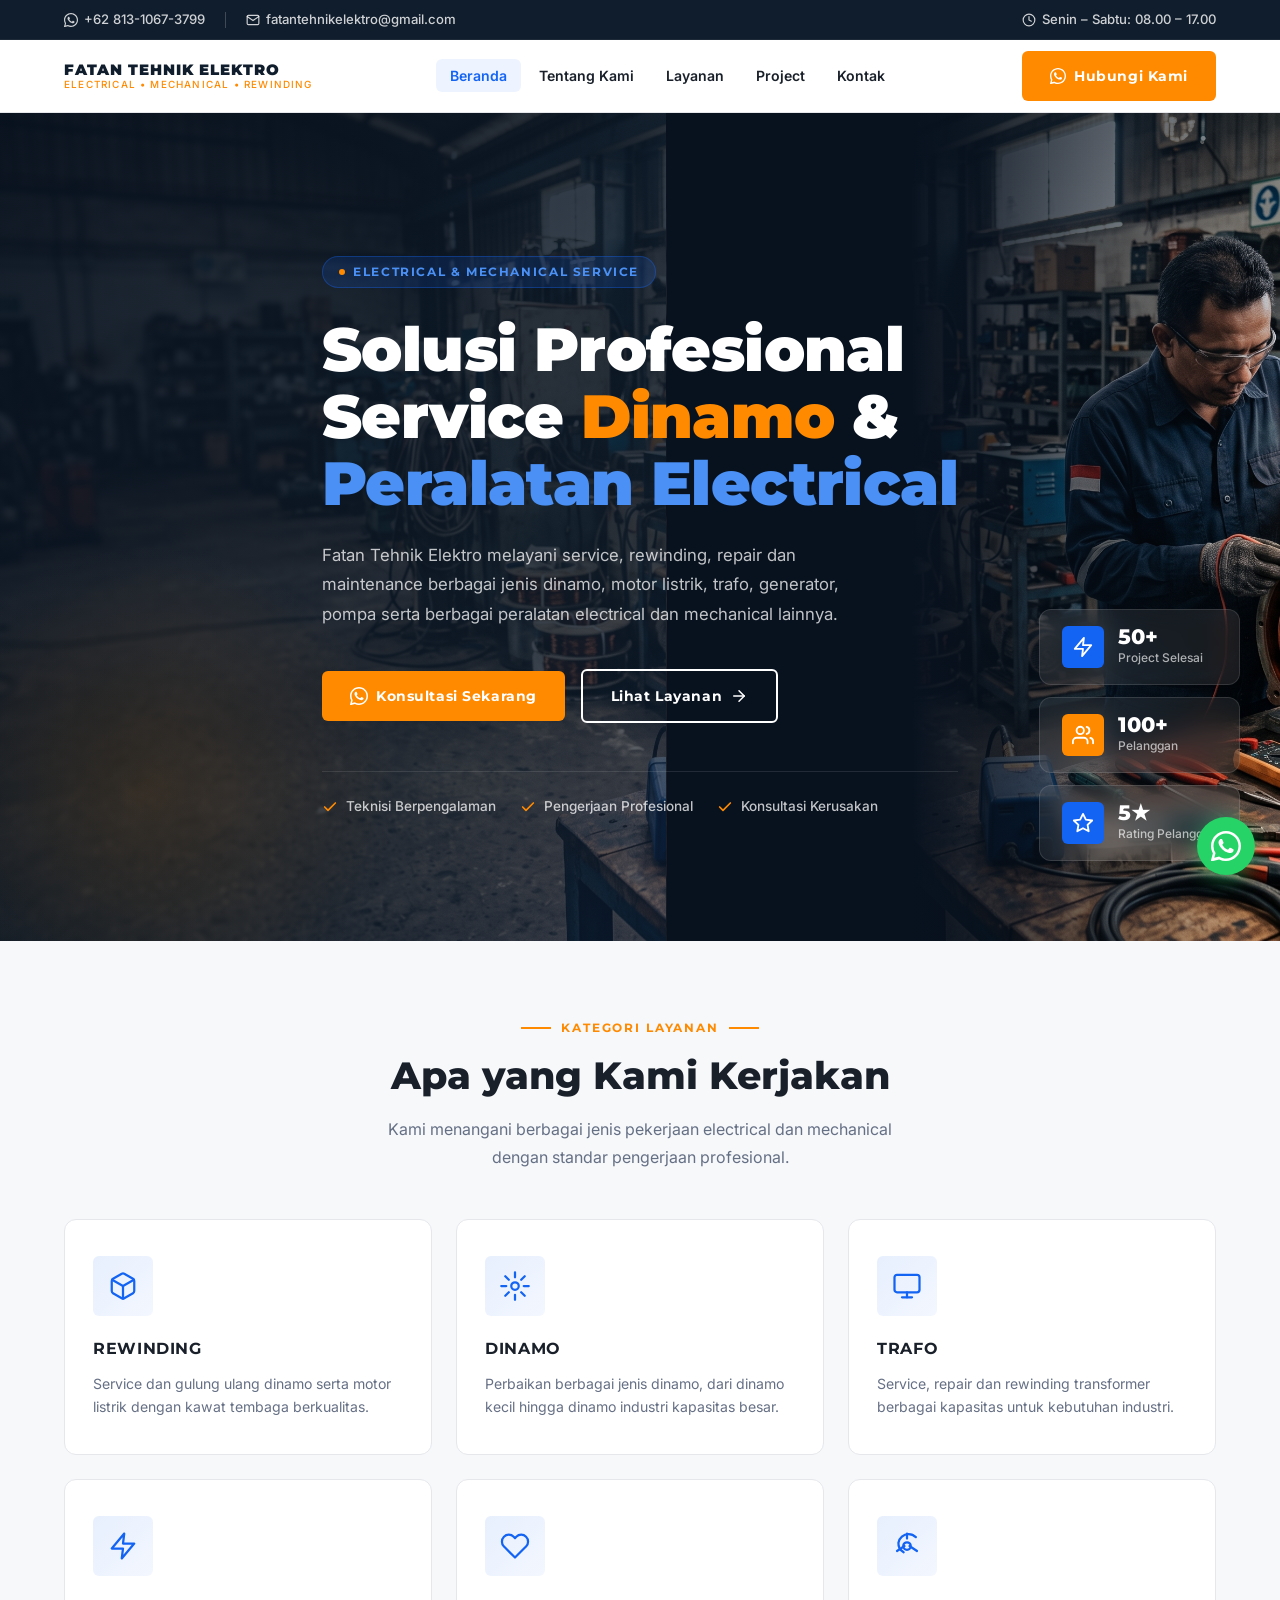
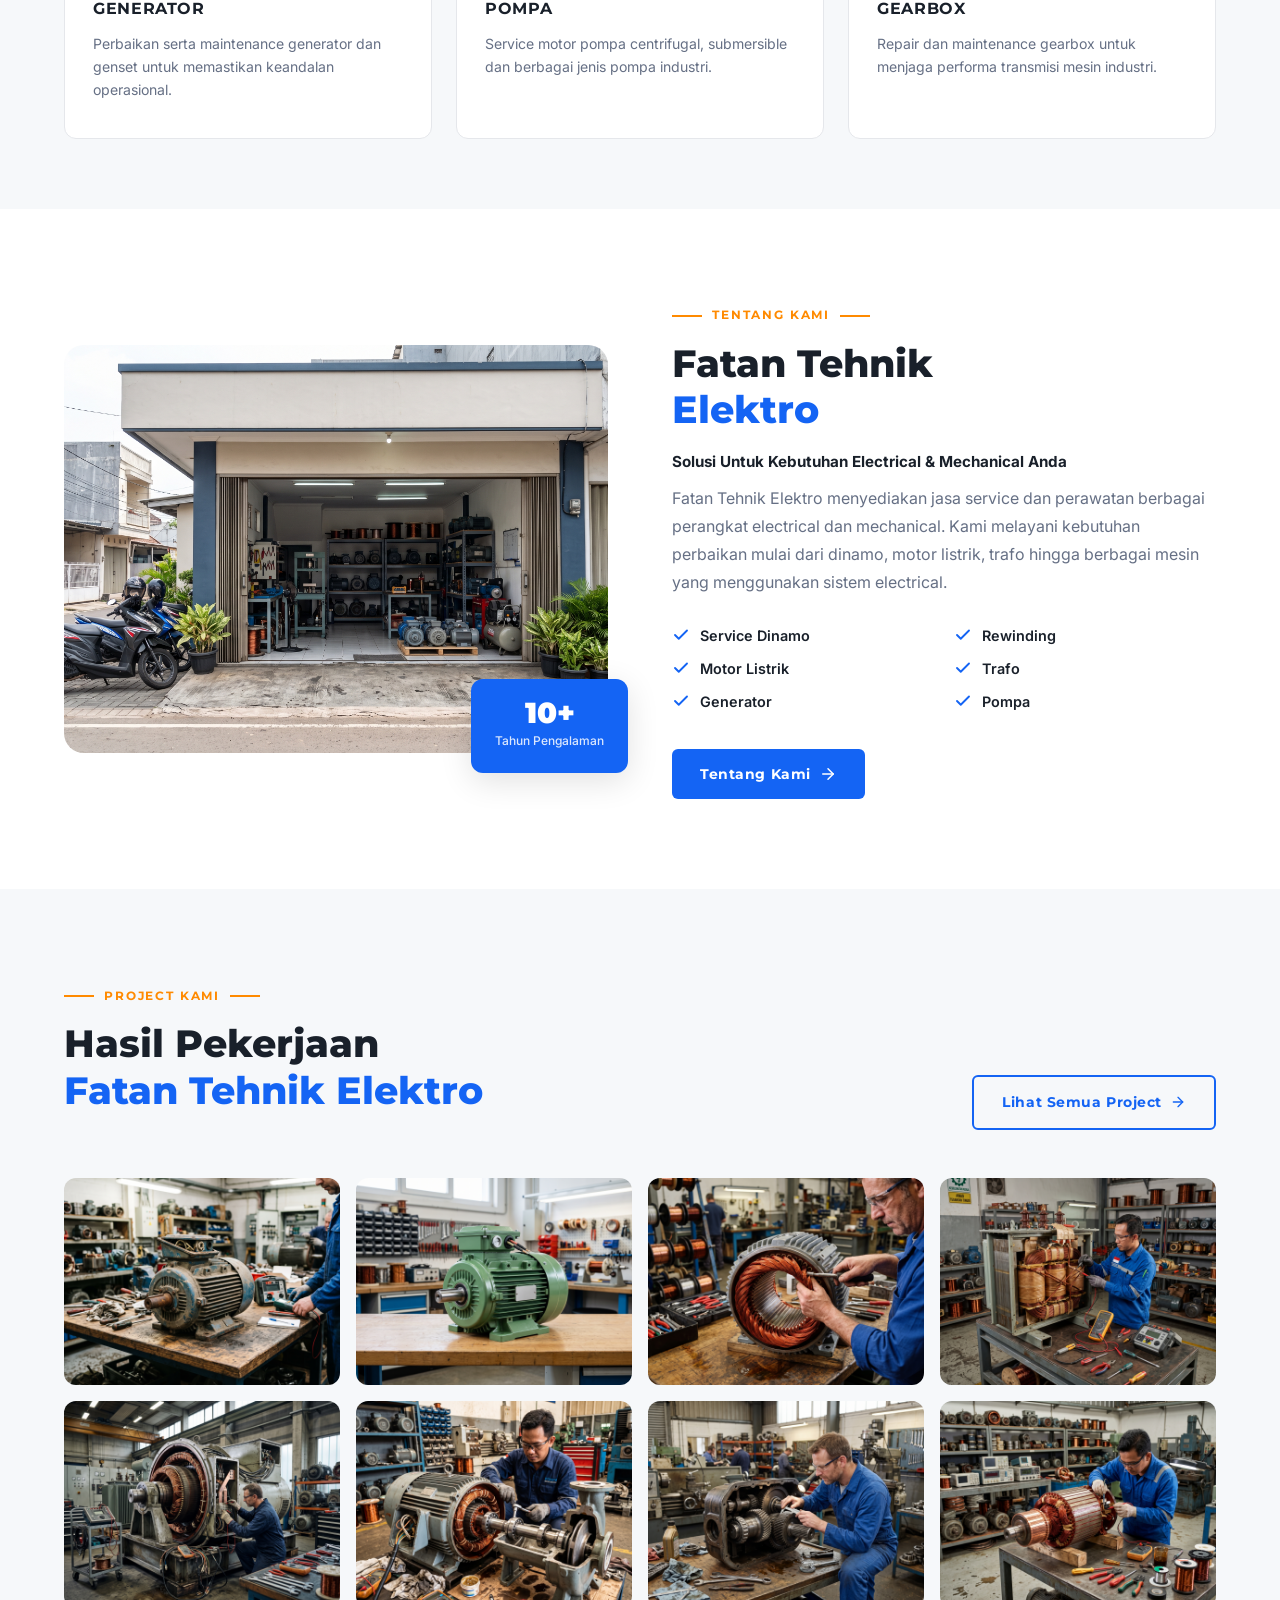
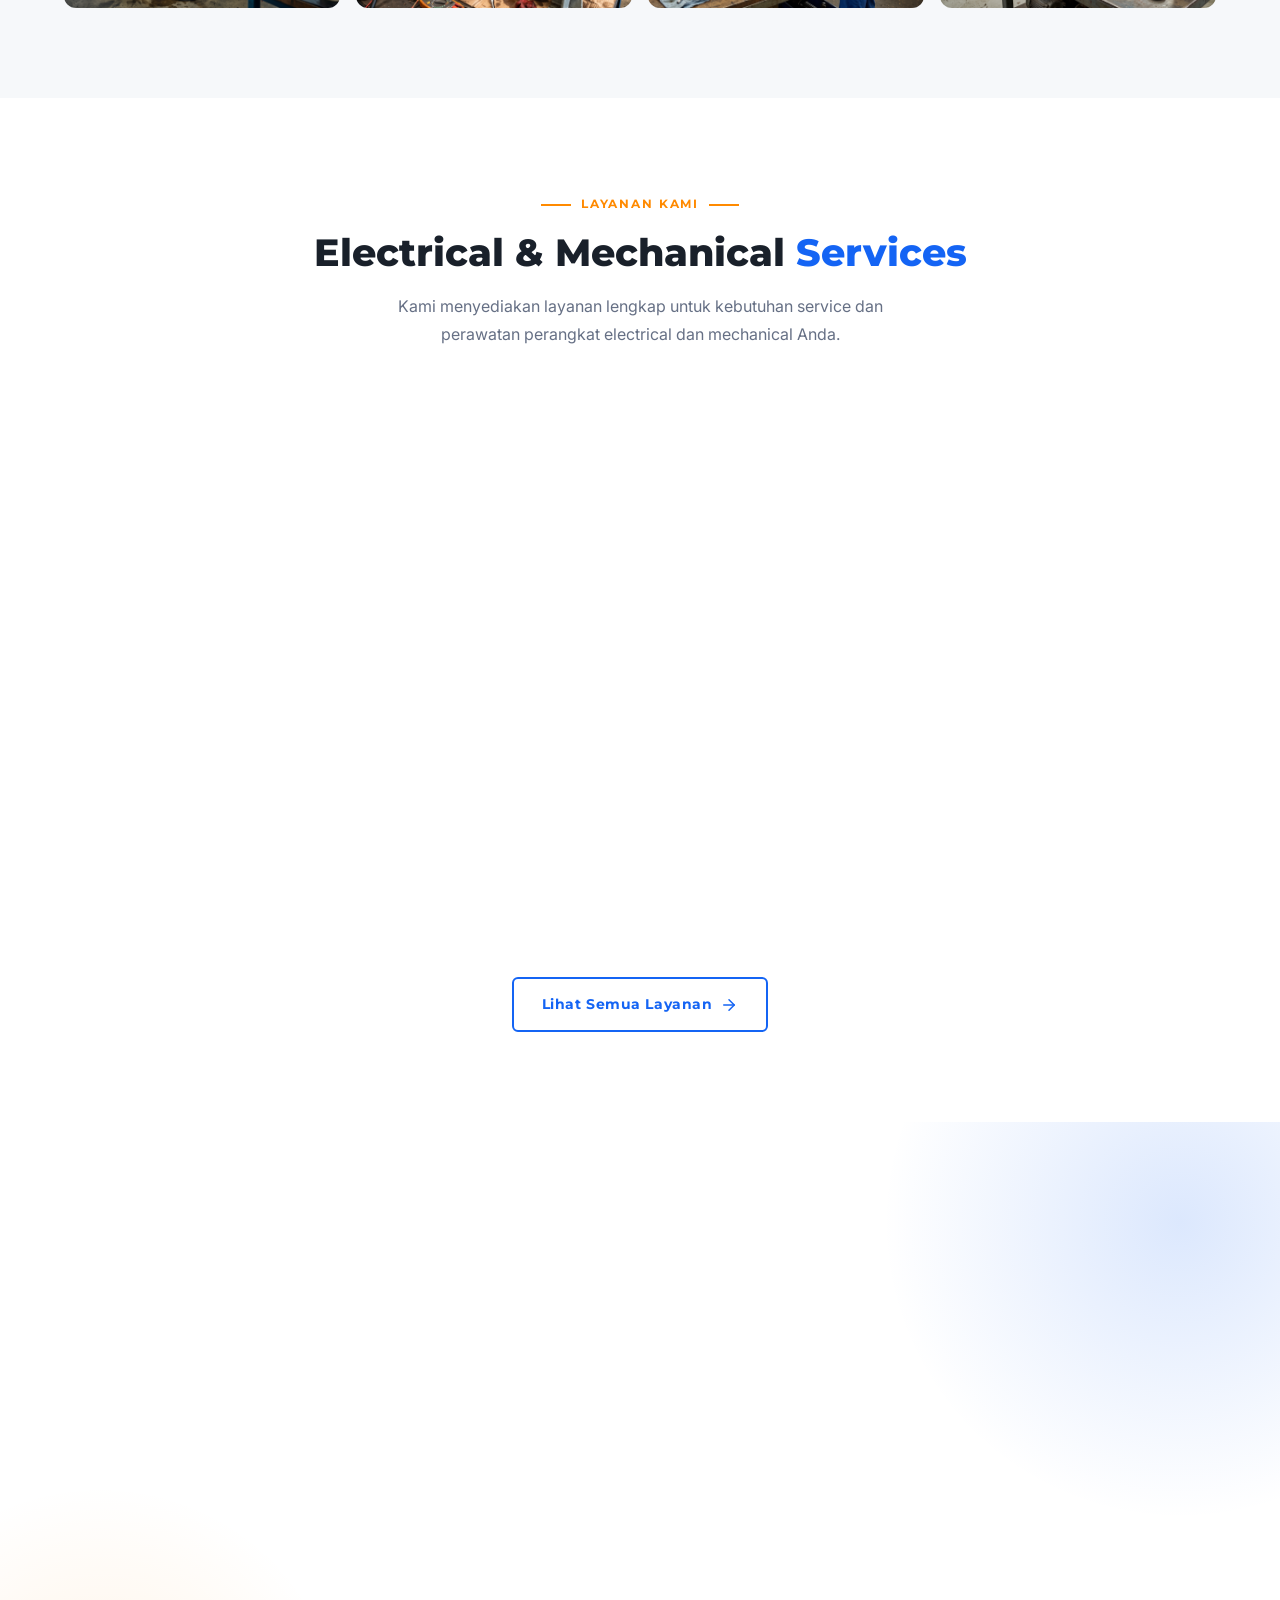
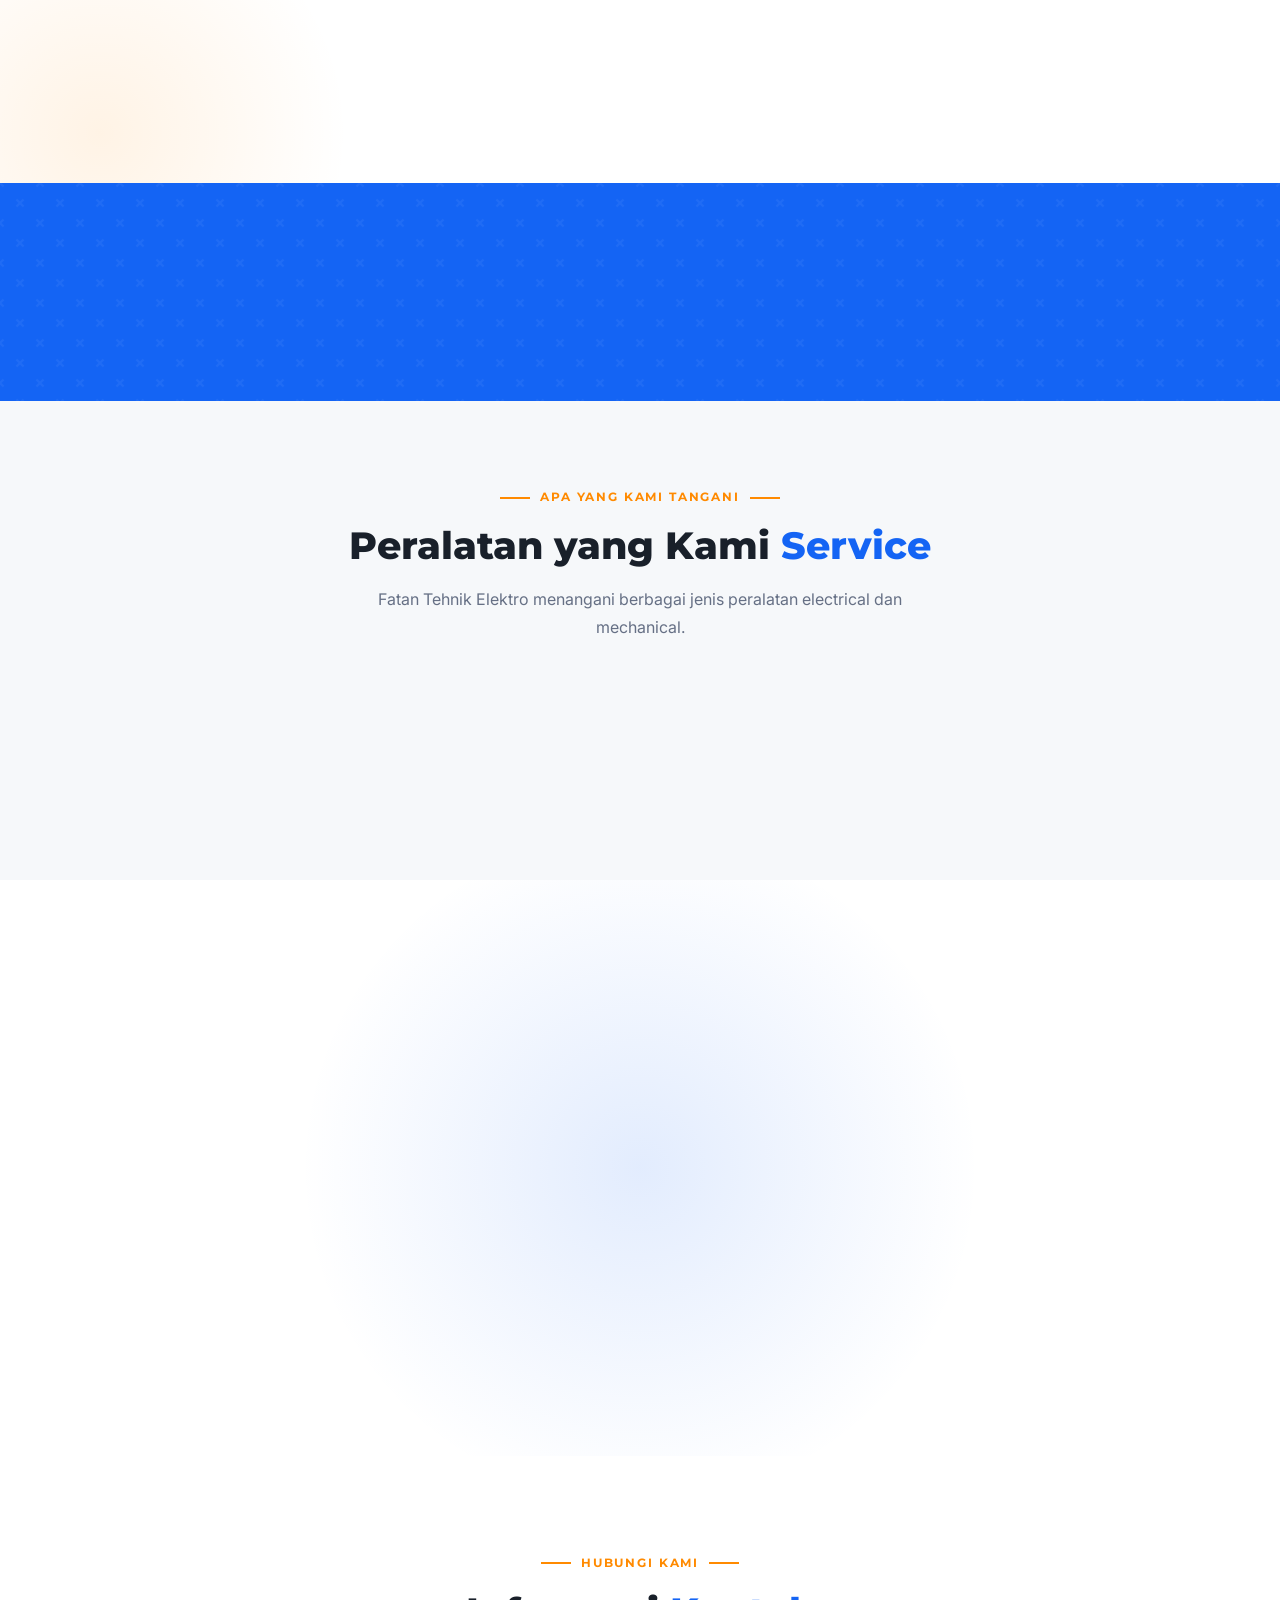
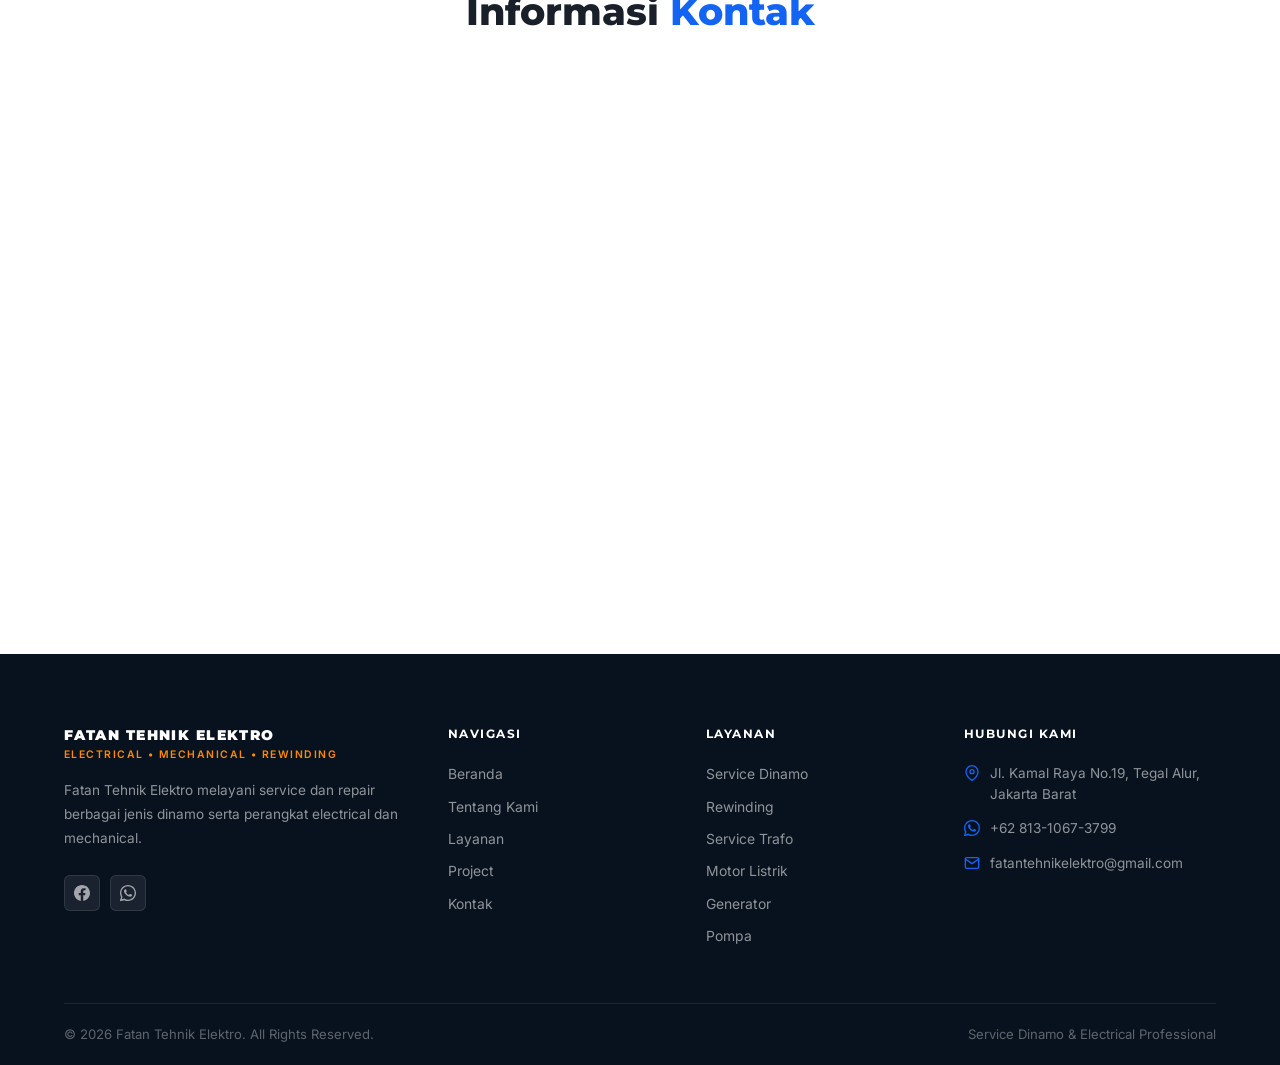
==== index.html @ 8a1dc3de "Website Fatan Tehnik Elektro" ====
<!DOCTYPE html>
<html lang="id">
<head>
  <meta charset="UTF-8" />
  <meta name="viewport" content="width=device-width, initial-scale=1.0" />
  <meta name="description" content="Fatan Tehnik Elektro — Jasa service, rewinding, dan repair dinamo, motor listrik, trafo, generator, pompa, gearbox dan berbagai peralatan electrical & mechanical." />
  <meta name="keywords" content="service dinamo, rewinding motor listrik, service trafo, perbaikan generator, service pompa, gearbox, electrical repair, bengkel listrik" />
  <meta name="author" content="Fatan Tehnik Elektro" />
  <meta property="og:title" content="Fatan Tehnik Elektro — Service Dinamo & Electrical" />
  <meta property="og:description" content="Solusi profesional service, rewinding dan repair dinamo, motor listrik, trafo, generator, pompa serta peralatan electrical & mechanical." />
  <meta property="og:type" content="website" />
  <title>Fatan Tehnik Elektro — Service Dinamo & Electrical Professional</title>
  <link rel="stylesheet" href="css/index.css" />
  <!-- Favicon placeholder -->
  <link rel="icon" type="image/svg+xml" href="data:image/svg+xml,<svg xmlns='http://www.w3.org/2000/svg' viewBox='0 0 32 32'><rect width='32' height='32' rx='6' fill='%231464F4'/><text x='50%25' y='55%25' dominant-baseline='middle' text-anchor='middle' fill='white' font-size='18' font-family='Arial' font-weight='900'>F</text></svg>" />
</head>
<body>

  <!-- ═══ TOP CONTACT BAR ═══ -->
  <div id="top-bar">
    <div class="container">
      <div class="top-bar-inner">
        <div class="top-bar-left">
          <a href="https://wa.me/6281310673799" class="top-bar-item" target="_blank" rel="noopener">
            <!-- WhatsApp icon -->
            <svg viewBox="0 0 24 24" fill="currentColor"><path d="M17.472 14.382c-.297-.149-1.758-.867-2.03-.967-.273-.099-.471-.148-.67.15-.197.297-.767.966-.94 1.164-.173.199-.347.223-.644.075-.297-.15-1.255-.463-2.39-1.475-.883-.788-1.48-1.761-1.653-2.059-.173-.297-.018-.458.13-.606.134-.133.298-.347.446-.52.149-.174.198-.298.298-.497.099-.198.05-.371-.025-.52-.075-.149-.669-1.612-.916-2.207-.242-.579-.487-.5-.669-.51-.173-.008-.371-.01-.57-.01-.198 0-.52.074-.792.372-.272.297-1.04 1.016-1.04 2.479 0 1.462 1.065 2.875 1.213 3.074.149.198 2.096 3.2 5.077 4.487.709.306 1.262.489 1.694.625.712.227 1.36.195 1.871.118.571-.085 1.758-.719 2.006-1.413.248-.694.248-1.289.173-1.413-.074-.124-.272-.198-.57-.347z"/><path d="M12 0C5.373 0 0 5.373 0 12c0 2.115.549 4.103 1.512 5.831L.057 23.25a.75.75 0 0 0 .914.914l5.516-1.454A11.944 11.944 0 0 0 12 24c6.627 0 12-5.373 12-12S18.627 0 12 0zm0 22c-1.886 0-3.65-.518-5.157-1.421l-.37-.219-3.83 1.009 1.012-3.744-.236-.386A9.95 9.95 0 0 1 2 12C2 6.477 6.477 2 12 2s10 4.477 10 10-4.477 10-10 10z"/></svg>
            +62 813-1067-3799
          </a>
          <div class="top-bar-divider"></div>
          <a href="mailto:fatantehnikelektro@gmail.com" class="top-bar-item">
            <svg viewBox="0 0 24 24" fill="none" stroke="currentColor" stroke-width="2" stroke-linecap="round" stroke-linejoin="round"><path d="M4 4h16c1.1 0 2 .9 2 2v12c0 1.1-.9 2-2 2H4c-1.1 0-2-.9-2-2V6c0-1.1.9-2 2-2z"/><polyline points="22,6 12,13 2,6"/></svg>
            fatantehnikelektro@gmail.com
          </a>
        </div>
        <div class="top-bar-right">
          <div class="top-bar-item">
            <svg viewBox="0 0 24 24" fill="none" stroke="currentColor" stroke-width="2" stroke-linecap="round" stroke-linejoin="round"><circle cx="12" cy="12" r="10"/><polyline points="12,6 12,12 16,14"/></svg>
            Senin – Sabtu: 08.00 – 17.00
          </div>
        </div>
      </div>
    </div>
  </div>

  <!-- ═══ NAVBAR ═══ -->
  <nav id="navbar">
    <div class="container">
      <div class="nav-inner">
        <!-- Logo -->
        <a href="index.html" class="nav-logo">
          <span class="nav-logo-name">Fatan Tehnik Elektro</span>
          <span class="nav-logo-sub">Electrical • Mechanical • Rewinding</span>
        </a>
        <!-- Desktop Menu -->
        <ul class="nav-menu">
          <li><a href="index.html" class="active">Beranda</a></li>
          <li><a href="pages/tentang/tentang.html">Tentang Kami</a></li>
          <li><a href="pages/layanan/layanan.html">Layanan</a></li>
          <li><a href="pages/project/project.html">Project</a></li>
          <li><a href="pages/kontak/kontak.html">Kontak</a></li>
        </ul>
        <!-- CTA -->
        <div class="nav-cta">
          <a href="https://wa.me/6281310673799?text=Halo%20Fatan%20Tehnik%20Elektro%2C%20saya%20ingin%20berkonsultasi%20mengenai%20service%20dinamo%2Fmesin." class="btn btn-orange" target="_blank" rel="noopener" id="nav-cta-btn">
            <svg viewBox="0 0 24 24" fill="currentColor" width="16" height="16"><path d="M17.472 14.382c-.297-.149-1.758-.867-2.03-.967-.273-.099-.471-.148-.67.15-.197.297-.767.966-.94 1.164-.173.199-.347.223-.644.075-.297-.15-1.255-.463-2.39-1.475-.883-.788-1.48-1.761-1.653-2.059-.173-.297-.018-.458.13-.606.134-.133.298-.347.446-.52.149-.174.198-.298.298-.497.099-.198.05-.371-.025-.52-.075-.149-.669-1.612-.916-2.207-.242-.579-.487-.5-.669-.51-.173-.008-.371-.01-.57-.01-.198 0-.52.074-.792.372-.272.297-1.04 1.016-1.04 2.479 0 1.462 1.065 2.875 1.213 3.074.149.198 2.096 3.2 5.077 4.487.709.306 1.262.489 1.694.625.712.227 1.36.195 1.871.118.571-.085 1.758-.719 2.006-1.413.248-.694.248-1.289.173-1.413-.074-.124-.272-.198-.57-.347z"/><path d="M12 0C5.373 0 0 5.373 0 12c0 2.115.549 4.103 1.512 5.831L.057 23.25a.75.75 0 0 0 .914.914l5.516-1.454A11.944 11.944 0 0 0 12 24c6.627 0 12-5.373 12-12S18.627 0 12 0zm0 22c-1.886 0-3.65-.518-5.157-1.421l-.37-.219-3.83 1.009 1.012-3.744-.236-.386A9.95 9.95 0 0 1 2 12C2 6.477 6.477 2 12 2s10 4.477 10 10-4.477 10-10 10z"/></svg>
            Hubungi Kami
          </a>
          <button class="hamburger" id="hamburger" aria-label="Toggle menu">
            <span></span><span></span><span></span>
          </button>
        </div>
      </div>
    </div>
    <!-- Mobile Menu -->
    <div class="mobile-nav" id="mobile-nav">
      <a href="index.html">Beranda</a>
      <a href="pages/tentang/tentang.html">Tentang Kami</a>
      <a href="pages/layanan/layanan.html">Layanan</a>
      <a href="pages/project/project.html">Project</a>
      <a href="pages/kontak/kontak.html">Kontak</a>
      <a href="https://wa.me/6281310673799?text=Halo%20Fatan%20Tehnik%20Elektro%2C%20saya%20ingin%20berkonsultasi%20mengenai%20service%20dinamo%2Fmesin." class="btn btn-orange" target="_blank" rel="noopener">
        💬 Hubungi Kami
      </a>
    </div>
  </nav>

  <!-- ═══ HERO ═══ -->
  <section id="hero">
    <div class="hero-bg"></div>
    <!-- Hero Visual (right side) -->
    <div class="hero-visual"><div class="hero-visual-inner"></div></div>
    <!-- Floating stat cards -->
    <div class="hero-stats">
      <div class="hero-stat-card">
        <div class="hero-stat-icon">
          <svg viewBox="0 0 24 24" fill="none" stroke="currentColor" stroke-width="2" stroke-linecap="round" stroke-linejoin="round"><path d="M13 2L3 14h9l-1 8 10-12h-9l1-8z"/></svg>
        </div>
        <div>
          <div class="hero-stat-num">50+</div>
          <div class="hero-stat-label">Project Selesai</div>
        </div>
      </div>
      <div class="hero-stat-card">
        <div class="hero-stat-icon orange">
          <svg viewBox="0 0 24 24" fill="none" stroke="currentColor" stroke-width="2" stroke-linecap="round" stroke-linejoin="round"><path d="M17 21v-2a4 4 0 0 0-4-4H5a4 4 0 0 0-4 4v2"/><circle cx="9" cy="7" r="4"/><path d="M23 21v-2a4 4 0 0 0-3-3.87"/><path d="M16 3.13a4 4 0 0 1 0 7.75"/></svg>
        </div>
        <div>
          <div class="hero-stat-num">100+</div>
          <div class="hero-stat-label">Pelanggan</div>
        </div>
      </div>
      <div class="hero-stat-card">
        <div class="hero-stat-icon">
          <svg viewBox="0 0 24 24" fill="none" stroke="currentColor" stroke-width="2" stroke-linecap="round" stroke-linejoin="round"><polygon points="12 2 15.09 8.26 22 9.27 17 14.14 18.18 21.02 12 17.77 5.82 21.02 7 14.14 2 9.27 8.91 8.26 12 2"/></svg>
        </div>
        <div>
          <div class="hero-stat-num">5★</div>
          <div class="hero-stat-label">Rating Pelanggan</div>
        </div>
      </div>
    </div>
    <!-- Hero Content -->
    <div class="container">
      <div class="hero-content">
        <div class="hero-badge">
          <span></span>
          ELECTRICAL &amp; MECHANICAL SERVICE
        </div>
        <h1 class="hero-title">
          Solusi Profesional<br/>
          Service <em>Dinamo</em> &amp;<br/>
          <span class="hero-title-blue">Peralatan Electrical</span>
        </h1>
        <p class="hero-desc">
          Fatan Tehnik Elektro melayani service, rewinding, repair dan maintenance berbagai jenis dinamo, motor listrik, trafo, generator, pompa serta berbagai peralatan electrical dan mechanical lainnya.
        </p>
        <div class="hero-actions">
          <a href="https://wa.me/6281310673799?text=Halo%20Fatan%20Tehnik%20Elektro%2C%20saya%20ingin%20berkonsultasi%20mengenai%20service%20dinamo%2Fmesin." class="btn btn-orange" target="_blank" rel="noopener" id="hero-wa-btn">
            <svg viewBox="0 0 24 24" fill="currentColor" width="18" height="18"><path d="M17.472 14.382c-.297-.149-1.758-.867-2.03-.967-.273-.099-.471-.148-.67.15-.197.297-.767.966-.94 1.164-.173.199-.347.223-.644.075-.297-.15-1.255-.463-2.39-1.475-.883-.788-1.48-1.761-1.653-2.059-.173-.297-.018-.458.13-.606.134-.133.298-.347.446-.52.149-.174.198-.298.298-.497.099-.198.05-.371-.025-.52-.075-.149-.669-1.612-.916-2.207-.242-.579-.487-.5-.669-.51-.173-.008-.371-.01-.57-.01-.198 0-.52.074-.792.372-.272.297-1.04 1.016-1.04 2.479 0 1.462 1.065 2.875 1.213 3.074.149.198 2.096 3.2 5.077 4.487.709.306 1.262.489 1.694.625.712.227 1.36.195 1.871.118.571-.085 1.758-.719 2.006-1.413.248-.694.248-1.289.173-1.413-.074-.124-.272-.198-.57-.347z"/><path d="M12 0C5.373 0 0 5.373 0 12c0 2.115.549 4.103 1.512 5.831L.057 23.25a.75.75 0 0 0 .914.914l5.516-1.454A11.944 11.944 0 0 0 12 24c6.627 0 12-5.373 12-12S18.627 0 12 0zm0 22c-1.886 0-3.65-.518-5.157-1.421l-.37-.219-3.83 1.009 1.012-3.744-.236-.386A9.95 9.95 0 0 1 2 12C2 6.477 6.477 2 12 2s10 4.477 10 10-4.477 10-10 10z"/></svg>
            Konsultasi Sekarang
          </a>
          <a href="pages/layanan/layanan.html" class="btn btn-outline" id="hero-layanan-btn">
            Lihat Layanan
            <svg viewBox="0 0 24 24" fill="none" stroke="currentColor" stroke-width="2" stroke-linecap="round" stroke-linejoin="round" width="18" height="18"><line x1="5" y1="12" x2="19" y2="12"/><polyline points="12 5 19 12 12 19"/></svg>
          </a>
        </div>
        <div class="hero-trust">
          <div class="hero-trust-item">
            <svg viewBox="0 0 24 24" fill="none" stroke="currentColor" stroke-width="2.5" stroke-linecap="round" stroke-linejoin="round" width="16" height="16"><polyline points="20 6 9 17 4 12"/></svg>
            Teknisi Berpengalaman
          </div>
          <div class="hero-trust-item">
            <svg viewBox="0 0 24 24" fill="none" stroke="currentColor" stroke-width="2.5" stroke-linecap="round" stroke-linejoin="round" width="16" height="16"><polyline points="20 6 9 17 4 12"/></svg>
            Pengerjaan Profesional
          </div>
          <div class="hero-trust-item">
            <svg viewBox="0 0 24 24" fill="none" stroke="currentColor" stroke-width="2.5" stroke-linecap="round" stroke-linejoin="round" width="16" height="16"><polyline points="20 6 9 17 4 12"/></svg>
            Konsultasi Kerusakan
          </div>
        </div>
      </div>
    </div>
  </section>

  <!-- ═══ SERVICE CATEGORIES ═══ -->
  <section id="service-categories">
    <div class="container">
      <div class="text-center">
        <div class="section-label center">Kategori Layanan</div>
        <h2 class="section-title">Apa yang Kami Kerjakan</h2>
        <p class="section-desc center">Kami menangani berbagai jenis pekerjaan electrical dan mechanical dengan standar pengerjaan profesional.</p>
      </div>
      <div class="cat-grid">
        <!-- Rewinding -->
        <div class="cat-card reveal">
          <div class="cat-icon">
            <svg viewBox="0 0 24 24" fill="none" stroke="currentColor" stroke-width="1.8" stroke-linecap="round" stroke-linejoin="round"><path d="M21 16V8a2 2 0 0 0-1-1.73l-7-4a2 2 0 0 0-2 0l-7 4A2 2 0 0 0 3 8v8a2 2 0 0 0 1 1.73l7 4a2 2 0 0 0 2 0l7-4A2 2 0 0 0 21 16z"/><polyline points="3.27 6.96 12 12.01 20.73 6.96"/><line x1="12" y1="22.08" x2="12" y2="12"/></svg>
          </div>
          <div class="cat-title">Rewinding</div>
          <p class="cat-desc">Service dan gulung ulang dinamo serta motor listrik dengan kawat tembaga berkualitas.</p>
        </div>
        <!-- Dinamo -->
        <div class="cat-card reveal" style="transition-delay:.1s">
          <div class="cat-icon">
            <svg viewBox="0 0 24 24" fill="none" stroke="currentColor" stroke-width="1.8" stroke-linecap="round" stroke-linejoin="round"><circle cx="12" cy="12" r="3"/><path d="M12 1v4M12 19v4M4.22 4.22l2.83 2.83M16.95 16.95l2.83 2.83M1 12h4M19 12h4M4.22 19.78l2.83-2.83M16.95 7.05l2.83-2.83"/></svg>
          </div>
          <div class="cat-title">Dinamo</div>
          <p class="cat-desc">Perbaikan berbagai jenis dinamo, dari dinamo kecil hingga dinamo industri kapasitas besar.</p>
        </div>
        <!-- Trafo -->
        <div class="cat-card reveal" style="transition-delay:.2s">
          <div class="cat-icon">
            <svg viewBox="0 0 24 24" fill="none" stroke="currentColor" stroke-width="1.8" stroke-linecap="round" stroke-linejoin="round"><rect x="2" y="3" width="20" height="14" rx="2"/><line x1="8" y1="21" x2="16" y2="21"/><line x1="12" y1="17" x2="12" y2="21"/></svg>
          </div>
          <div class="cat-title">Trafo</div>
          <p class="cat-desc">Service, repair dan rewinding transformer berbagai kapasitas untuk kebutuhan industri.</p>
        </div>
        <!-- Generator -->
        <div class="cat-card reveal" style="transition-delay:.3s">
          <div class="cat-icon">
            <svg viewBox="0 0 24 24" fill="none" stroke="currentColor" stroke-width="1.8" stroke-linecap="round" stroke-linejoin="round"><path d="M13 2L3 14h9l-1 8 10-12h-9l1-8z"/></svg>
          </div>
          <div class="cat-title">Generator</div>
          <p class="cat-desc">Perbaikan serta maintenance generator dan genset untuk memastikan keandalan operasional.</p>
        </div>
        <!-- Pompa -->
        <div class="cat-card reveal" style="transition-delay:.4s">
          <div class="cat-icon">
            <svg viewBox="0 0 24 24" fill="none" stroke="currentColor" stroke-width="1.8" stroke-linecap="round" stroke-linejoin="round"><path d="M20.84 4.61a5.5 5.5 0 0 0-7.78 0L12 5.67l-1.06-1.06a5.5 5.5 0 0 0-7.78 7.78l1.06 1.06L12 21.23l7.78-7.78 1.06-1.06a5.5 5.5 0 0 0 0-7.78z"/></svg>
          </div>
          <div class="cat-title">Pompa</div>
          <p class="cat-desc">Service motor pompa centrifugal, submersible dan berbagai jenis pompa industri.</p>
        </div>
        <!-- Gearbox -->
        <div class="cat-card reveal" style="transition-delay:.5s">
          <div class="cat-icon">
            <svg viewBox="0 0 24 24" fill="none" stroke="currentColor" stroke-width="1.8" stroke-linecap="round" stroke-linejoin="round"><circle cx="12" cy="12" r="3"/><path d="M19.07 4.93c-1.57-1.57-3.62-2.44-5.77-2.44A8.16 8.16 0 0 0 5.14 9.4a8.18 8.18 0 0 0 4.18 7.58"/><path d="m14 12 6 4"/><path d="m10 12-6 4"/><path d="M12 6V2"/></svg>
          </div>
          <div class="cat-title">Gearbox</div>
          <p class="cat-desc">Repair dan maintenance gearbox untuk menjaga performa transmisi mesin industri.</p>
        </div>
      </div>
    </div>
  </section>

  <!-- ═══ ABOUT PREVIEW ═══ -->
  <section id="about-preview">
    <div class="container">
      <div class="about-grid">
        <!-- Image -->
        <div class="about-image-wrap reveal-left">
          <div class="about-image-main">
            <!-- Replace src with real photo when available -->
            <img src="assets/images/workshop/workshop-front.jpg" alt="Workshop Fatan Tehnik Elektro" onerror="this.style.display='none';this.nextElementSibling.style.display='flex';" />
            <div class="img-placeholder" style="display:none; background: linear-gradient(135deg,#101D2C,#1a3a5c); height:100%; width:100%;">
              <svg viewBox="0 0 24 24" fill="none" stroke="currentColor" stroke-width="1.5"><rect x="3" y="11" width="18" height="11" rx="2"/><path d="M7 11V7a5 5 0 0 1 9.9-1"/></svg>
              <span>Workshop Photo</span>
            </div>
          </div>
          <div class="about-badge-float">
            <strong>10+</strong>
            <span>Tahun Pengalaman</span>
          </div>
        </div>
        <!-- Content -->
        <div class="about-content reveal-right">
          <div class="section-label">Tentang Kami</div>
          <h2 class="section-title">
            Fatan Tehnik<br/>
            <span>Elektro</span>
          </h2>
          <p style="font-size:.95rem; color:var(--text-sec); line-height:1.75; margin-bottom:8px;">
            <strong style="color:var(--text-dark);">Solusi Untuk Kebutuhan Electrical &amp; Mechanical Anda</strong>
          </p>
          <p class="section-desc" style="margin-bottom:0;">
            Fatan Tehnik Elektro menyediakan jasa service dan perawatan berbagai perangkat electrical dan mechanical. Kami melayani kebutuhan perbaikan mulai dari dinamo, motor listrik, trafo hingga berbagai mesin yang menggunakan sistem electrical.
          </p>
          <div class="about-checklist">
            <div class="about-check-item">
              <svg viewBox="0 0 24 24" fill="none" stroke="currentColor" stroke-width="2.5" stroke-linecap="round" stroke-linejoin="round"><polyline points="20 6 9 17 4 12"/></svg>
              Service Dinamo
            </div>
            <div class="about-check-item">
              <svg viewBox="0 0 24 24" fill="none" stroke="currentColor" stroke-width="2.5" stroke-linecap="round" stroke-linejoin="round"><polyline points="20 6 9 17 4 12"/></svg>
              Rewinding
            </div>
            <div class="about-check-item">
              <svg viewBox="0 0 24 24" fill="none" stroke="currentColor" stroke-width="2.5" stroke-linecap="round" stroke-linejoin="round"><polyline points="20 6 9 17 4 12"/></svg>
              Motor Listrik
            </div>
            <div class="about-check-item">
              <svg viewBox="0 0 24 24" fill="none" stroke="currentColor" stroke-width="2.5" stroke-linecap="round" stroke-linejoin="round"><polyline points="20 6 9 17 4 12"/></svg>
              Trafo
            </div>
            <div class="about-check-item">
              <svg viewBox="0 0 24 24" fill="none" stroke="currentColor" stroke-width="2.5" stroke-linecap="round" stroke-linejoin="round"><polyline points="20 6 9 17 4 12"/></svg>
              Generator
            </div>
            <div class="about-check-item">
              <svg viewBox="0 0 24 24" fill="none" stroke="currentColor" stroke-width="2.5" stroke-linecap="round" stroke-linejoin="round"><polyline points="20 6 9 17 4 12"/></svg>
              Pompa
            </div>
          </div>
          <a href="pages/tentang/tentang.html" class="btn btn-primary" id="about-more-btn">
            Tentang Kami
            <svg viewBox="0 0 24 24" fill="none" stroke="currentColor" stroke-width="2" stroke-linecap="round" stroke-linejoin="round" width="18" height="18"><line x1="5" y1="12" x2="19" y2="12"/><polyline points="12 5 19 12 12 19"/></svg>
          </a>
        </div>
      </div>
    </div>
  </section>

  <!-- ═══ PROJECT PREVIEW ═══ -->
  <section id="project-preview">
    <div class="container">
      <div class="project-header">
        <div>
          <div class="section-label">Project Kami</div>
          <h2 class="section-title">Hasil Pekerjaan<br/><span>Fatan Tehnik Elektro</span></h2>
        </div>
        <a href="pages/project/project.html" class="btn btn-outline-blue" id="all-project-btn">
          Lihat Semua Project
          <svg viewBox="0 0 24 24" fill="none" stroke="currentColor" stroke-width="2" stroke-linecap="round" stroke-linejoin="round" width="16" height="16"><line x1="5" y1="12" x2="19" y2="12"/><polyline points="12 5 19 12 12 19"/></svg>
        </a>
      </div>
      <div class="project-grid">
        <!-- Project cards with SVG color placeholders representing different job types -->
        <div class="project-card reveal" data-title="Rewinding Motor AC 3 Phase" data-cat="Rewinding">
          <img class="project-card-img" src="assets/images/projects/project-motor-ac-before.jpg" alt="Rewinding Motor AC 3 Phase" onerror="this.style.display='none';this.nextElementSibling.style.display='flex';" />
          <div class="project-card-placeholder" style="display:none;background:linear-gradient(135deg,#0f2a4a,#1a3a60);">
            <svg class="proj-pattern" viewBox="0 0 100 100"><circle cx="50" cy="50" r="40" fill="none" stroke="white" stroke-width="0.5"/><circle cx="50" cy="50" r="30" fill="none" stroke="white" stroke-width="0.5"/><circle cx="50" cy="50" r="20" fill="none" stroke="white" stroke-width="0.5"/><circle cx="50" cy="50" r="8" fill="white" opacity="0.2"/></svg>
          </div>
          <div class="project-card-overlay">
            <div class="project-card-title">Rewinding Motor AC 3 Phase</div>
            <div class="project-card-cat">Rewinding</div>
          </div>
          <div class="project-card-icon">
            <svg viewBox="0 0 24 24" fill="none" stroke="currentColor" stroke-width="2" stroke-linecap="round" stroke-linejoin="round"><path d="M1 12s4-8 11-8 11 8 11 8-4 8-11 8-11-8-11-8z"/><circle cx="12" cy="12" r="3"/></svg>
          </div>
        </div>
        <div class="project-card reveal" style="transition-delay:.08s" data-title="Service Dinamo Industri" data-cat="Dinamo">
          <img class="project-card-img" src="assets/images/projects/project-motor-ac-after.jpg" alt="Service Dinamo Industri" onerror="this.style.display='none';this.nextElementSibling.style.display='flex';" />
          <div class="project-card-placeholder" style="display:none;background:linear-gradient(135deg,#1a1a0f,#2a2800);">
            <svg class="proj-pattern" viewBox="0 0 100 100"><rect x="20" y="20" width="60" height="60" fill="none" stroke="white" stroke-width="0.5"/><rect x="30" y="30" width="40" height="40" fill="none" stroke="white" stroke-width="0.5"/><rect x="40" y="40" width="20" height="20" fill="white" opacity="0.15"/></svg>
          </div>
          <div class="project-card-overlay">
            <div class="project-card-title">Service Dinamo Industri</div>
            <div class="project-card-cat">Dinamo</div>
          </div>
          <div class="project-card-icon">
            <svg viewBox="0 0 24 24" fill="none" stroke="currentColor" stroke-width="2" stroke-linecap="round" stroke-linejoin="round"><path d="M1 12s4-8 11-8 11 8 11 8-4 8-11 8-11-8-11-8z"/><circle cx="12" cy="12" r="3"/></svg>
          </div>
        </div>
        <div class="project-card reveal" style="transition-delay:.16s" data-title="Repair Trafo 3 KVA" data-cat="Trafo">
          <img class="project-card-img" src="assets/images/projects/project-rewinding.jpg" alt="Repair Trafo 3 KVA" onerror="this.style.display='none';this.nextElementSibling.style.display='flex';" />
          <div class="project-card-placeholder" style="display:none;background:linear-gradient(135deg,#0a200a,#0f2e0f);">
            <svg class="proj-pattern" viewBox="0 0 100 100"><path d="M10 50 Q50 10 90 50 Q50 90 10 50Z" fill="none" stroke="white" stroke-width="0.5"/><circle cx="50" cy="50" r="5" fill="white" opacity="0.2"/></svg>
          </div>
          <div class="project-card-overlay">
            <div class="project-card-title">Repair Trafo 3 KVA</div>
            <div class="project-card-cat">Trafo</div>
          </div>
          <div class="project-card-icon">
            <svg viewBox="0 0 24 24" fill="none" stroke="currentColor" stroke-width="2" stroke-linecap="round" stroke-linejoin="round"><path d="M1 12s4-8 11-8 11 8 11 8-4 8-11 8-11-8-11-8z"/><circle cx="12" cy="12" r="3"/></svg>
          </div>
        </div>
        <div class="project-card reveal" style="transition-delay:.24s" data-title="Overhaul Generator 5 KW" data-cat="Generator">
          <img class="project-card-img" src="assets/images/projects/project-trafo.jpg" alt="Overhaul Generator 5 KW" onerror="this.style.display='none';this.nextElementSibling.style.display='flex';" />
          <div class="project-card-placeholder" style="display:none;background:linear-gradient(135deg,#200a0a,#2e0f0f);">
            <svg class="proj-pattern" viewBox="0 0 100 100"><polygon points="50,10 90,90 10,90" fill="none" stroke="white" stroke-width="0.5"/><polygon points="50,30 75,75 25,75" fill="none" stroke="white" stroke-width="0.5"/></svg>
          </div>
          <div class="project-card-overlay">
            <div class="project-card-title">Overhaul Generator 5 KW</div>
            <div class="project-card-cat">Generator</div>
          </div>
          <div class="project-card-icon">
            <svg viewBox="0 0 24 24" fill="none" stroke="currentColor" stroke-width="2" stroke-linecap="round" stroke-linejoin="round"><path d="M1 12s4-8 11-8 11 8 11 8-4 8-11 8-11-8-11-8z"/><circle cx="12" cy="12" r="3"/></svg>
          </div>
        </div>
        <div class="project-card reveal" style="transition-delay:.32s" data-title="Service Pompa Submersible" data-cat="Pompa">
          <img class="project-card-img" src="assets/images/projects/project-generator.jpg" alt="Service Pompa Submersible" onerror="this.style.display='none';this.nextElementSibling.style.display='flex';" />
          <div class="project-card-placeholder" style="display:none;background:linear-gradient(135deg,#0a1a2a,#0f2040);">
            <svg class="proj-pattern" viewBox="0 0 100 100"><line x1="10" y1="50" x2="90" y2="50" stroke="white" stroke-width="0.5"/><line x1="50" y1="10" x2="50" y2="90" stroke="white" stroke-width="0.5"/><circle cx="50" cy="50" r="30" fill="none" stroke="white" stroke-width="0.5"/></svg>
          </div>
          <div class="project-card-overlay">
            <div class="project-card-title">Service Pompa Submersible</div>
            <div class="project-card-cat">Pompa</div>
          </div>
          <div class="project-card-icon">
            <svg viewBox="0 0 24 24" fill="none" stroke="currentColor" stroke-width="2" stroke-linecap="round" stroke-linejoin="round"><path d="M1 12s4-8 11-8 11 8 11 8-4 8-11 8-11-8-11-8z"/><circle cx="12" cy="12" r="3"/></svg>
          </div>
        </div>
        <div class="project-card reveal" style="transition-delay:.4s" data-title="Rewinding Motor DC" data-cat="Rewinding">
          <img class="project-card-img" src="assets/images/projects/project-pump.jpg" alt="Rewinding Motor DC" onerror="this.style.display='none';this.nextElementSibling.style.display='flex';" />
          <div class="project-card-placeholder" style="display:none;background:linear-gradient(135deg,#1a0a2a,#220f3e);">
            <svg class="proj-pattern" viewBox="0 0 100 100"><circle cx="50" cy="50" r="45" fill="none" stroke="white" stroke-width="0.5"/><path d="M50 5 A 45 45 0 0 1 95 50" fill="none" stroke="white" stroke-width="1"/><path d="M50 5 A 45 45 0 0 0 5 50" fill="none" stroke="white" stroke-width="1"/></svg>
          </div>
          <div class="project-card-overlay">
            <div class="project-card-title">Rewinding Motor DC</div>
            <div class="project-card-cat">Rewinding</div>
          </div>
          <div class="project-card-icon">
            <svg viewBox="0 0 24 24" fill="none" stroke="currentColor" stroke-width="2" stroke-linecap="round" stroke-linejoin="round"><path d="M1 12s4-8 11-8 11 8 11 8-4 8-11 8-11-8-11-8z"/><circle cx="12" cy="12" r="3"/></svg>
          </div>
        </div>
        <div class="project-card reveal" style="transition-delay:.48s" data-title="Repair Gearbox Industri" data-cat="Gearbox">
          <img class="project-card-img" src="assets/images/projects/project-gearbox.jpg" alt="Repair Gearbox Industri" onerror="this.style.display='none';this.nextElementSibling.style.display='flex';" />
          <div class="project-card-placeholder" style="display:none;background:linear-gradient(135deg,#1a150a,#2a200f);">
            <svg class="proj-pattern" viewBox="0 0 100 100"><rect x="10" y="10" width="35" height="35" rx="5" fill="none" stroke="white" stroke-width="0.5"/><rect x="55" y="10" width="35" height="35" rx="5" fill="none" stroke="white" stroke-width="0.5"/><rect x="10" y="55" width="35" height="35" rx="5" fill="none" stroke="white" stroke-width="0.5"/><rect x="55" y="55" width="35" height="35" rx="5" fill="none" stroke="white" stroke-width="0.5"/></svg>
          </div>
          <div class="project-card-overlay">
            <div class="project-card-title">Repair Gearbox Industri</div>
            <div class="project-card-cat">Gearbox</div>
          </div>
          <div class="project-card-icon">
            <svg viewBox="0 0 24 24" fill="none" stroke="currentColor" stroke-width="2" stroke-linecap="round" stroke-linejoin="round"><path d="M1 12s4-8 11-8 11 8 11 8-4 8-11 8-11-8-11-8z"/><circle cx="12" cy="12" r="3"/></svg>
          </div>
        </div>
        <div class="project-card reveal" style="transition-delay:.56s" data-title="Electrical Repair Mesin" data-cat="Lainnya">
          <img class="project-card-img" src="assets/images/projects/project-motor-dc.jpg" alt="Electrical Repair Mesin" onerror="this.style.display='none';this.nextElementSibling.style.display='flex';" />
          <div class="project-card-placeholder" style="display:none;background:linear-gradient(135deg,#0a1a0a,#0f2210);">
            <svg class="proj-pattern" viewBox="0 0 100 100"><path d="M20 80 L50 20 L80 80 Z" fill="none" stroke="white" stroke-width="0.5"/><line x1="50" y1="20" x2="50" y2="80" stroke="white" stroke-width="0.5"/></svg>
          </div>
          <div class="project-card-overlay">
            <div class="project-card-title">Electrical Repair Mesin</div>
            <div class="project-card-cat">Lainnya</div>
          </div>
          <div class="project-card-icon">
            <svg viewBox="0 0 24 24" fill="none" stroke="currentColor" stroke-width="2" stroke-linecap="round" stroke-linejoin="round"><path d="M1 12s4-8 11-8 11 8 11 8-4 8-11 8-11-8-11-8z"/><circle cx="12" cy="12" r="3"/></svg>
          </div>
        </div>
      </div>
    </div>
  </section>

  <!-- ═══ SERVICES PREVIEW ═══ -->
  <section id="services-preview">
    <div class="container">
      <div class="services-header">
        <div class="section-label center">Layanan Kami</div>
        <h2 class="section-title">Electrical &amp; Mechanical <span>Services</span></h2>
        <p class="section-desc center">Kami menyediakan layanan lengkap untuk kebutuhan service dan perawatan perangkat electrical dan mechanical Anda.</p>
      </div>
      <div class="services-grid">
        <!-- Card 1: Rewinding -->
        <div class="service-card reveal">
          <div class="service-card-top">
            <div class="service-card-icon-wrap">
              <svg viewBox="0 0 24 24" fill="none" stroke="currentColor" stroke-width="2" stroke-linecap="round" stroke-linejoin="round"><path d="M21 16V8a2 2 0 0 0-1-1.73l-7-4a2 2 0 0 0-2 0l-7 4A2 2 0 0 0 3 8v8a2 2 0 0 0 1 1.73l7 4a2 2 0 0 0 2 0l7-4A2 2 0 0 0 21 16z"/></svg>
            </div>
            <div class="service-card-title">Rewinding</div>
            <div class="service-card-subtitle">Gulung Ulang Motor &amp; Dinamo</div>
          </div>
          <div class="service-card-body">
            <ul class="service-list">
              <li>Dinamo</li>
              <li>Motor AC</li>
              <li>Motor DC</li>
              <li>Generator</li>
              <li>Transformer</li>
              <li>Pompa</li>
            </ul>
            <a href="https://wa.me/6281310673799?text=Halo%2C%20saya%20ingin%20konsultasi%20mengenai%20layanan%20rewinding." class="btn btn-primary" target="_blank" rel="noopener">
              Konsultasi Sekarang
            </a>
          </div>
        </div>
        <!-- Card 2: Repair & Overhaul -->
        <div class="service-card reveal" style="transition-delay:.15s">
          <div class="service-card-top">
            <div class="service-card-icon-wrap orange">
              <svg viewBox="0 0 24 24" fill="none" stroke="currentColor" stroke-width="2" stroke-linecap="round" stroke-linejoin="round"><path d="M14.7 6.3a1 1 0 0 0 0 1.4l1.6 1.6a1 1 0 0 0 1.4 0l3.77-3.77a6 6 0 0 1-7.94 7.94l-6.91 6.91a2.12 2.12 0 0 1-3-3l6.91-6.91a6 6 0 0 1 7.94-7.94l-3.76 3.76z"/></svg>
            </div>
            <div class="service-card-title">Repair &amp; Overhaul</div>
            <div class="service-card-subtitle">Perbaikan &amp; Pemeliharaan Mesin</div>
          </div>
          <div class="service-card-body">
            <ul class="service-list">
              <li>Motor Listrik</li>
              <li>Generator</li>
              <li>Gearbox</li>
              <li>Blower</li>
              <li>Pompa</li>
              <li>Mechanical Parts</li>
            </ul>
            <a href="https://wa.me/6281310673799?text=Halo%2C%20saya%20ingin%20konsultasi%20mengenai%20layanan%20repair%20dan%20overhaul." class="btn btn-orange" target="_blank" rel="noopener">
              Konsultasi Sekarang
            </a>
          </div>
        </div>
        <!-- Card 3: Electrical Service -->
        <div class="service-card reveal" style="transition-delay:.3s">
          <div class="service-card-top">
            <div class="service-card-icon-wrap green">
              <svg viewBox="0 0 24 24" fill="none" stroke="currentColor" stroke-width="2" stroke-linecap="round" stroke-linejoin="round"><path d="M13 2L3 14h9l-1 8 10-12h-9l1-8z"/></svg>
            </div>
            <div class="service-card-title">Electrical Service</div>
            <div class="service-card-subtitle">Troubleshooting &amp; Maintenance</div>
          </div>
          <div class="service-card-body">
            <ul class="service-list">
              <li>Troubleshooting</li>
              <li>Maintenance</li>
              <li>Electrical Repair</li>
              <li>Pemeriksaan Mesin</li>
              <li>Penggantian Komponen</li>
            </ul>
            <a href="https://wa.me/6281310673799?text=Halo%2C%20saya%20ingin%20konsultasi%20mengenai%20layanan%20electrical%20service." class="btn btn-primary" target="_blank" rel="noopener">
              Konsultasi Sekarang
            </a>
          </div>
        </div>
      </div>
      <div class="text-center" style="margin-top:48px;">
        <a href="pages/layanan/layanan.html" class="btn btn-outline-blue" id="all-layanan-btn">
          Lihat Semua Layanan
          <svg viewBox="0 0 24 24" fill="none" stroke="currentColor" stroke-width="2" stroke-linecap="round" stroke-linejoin="round" width="18" height="18"><line x1="5" y1="12" x2="19" y2="12"/><polyline points="12 5 19 12 12 19"/></svg>
        </a>
      </div>
    </div>
  </section>

  <!-- ═══ WHY CHOOSE US ═══ -->
  <section id="why-us">
    <div class="container">
      <div class="why-header reveal">
        <div class="section-label center white">Keunggulan Kami</div>
        <h2 class="section-title white">Kenapa Memilih<br/><span style="color:var(--orange)">Fatan Tehnik Elektro?</span></h2>
      </div>
      <div class="why-grid">
        <div class="why-card reveal">
          <div class="why-icon">
            <svg viewBox="0 0 24 24" fill="none" stroke="currentColor" stroke-width="2" stroke-linecap="round" stroke-linejoin="round"><path d="M12 22s8-4 8-10V5l-8-3-8 3v7c0 6 8 10 8 10z"/></svg>
          </div>
          <div class="why-card-title">Pengerjaan Profesional</div>
          <p class="why-card-desc">Setiap pekerjaan dilakukan berdasarkan kondisi mesin yang ditangani dengan standar pengerjaan yang terukur.</p>
        </div>
        <div class="why-card reveal" style="transition-delay:.1s">
          <div class="why-icon">
            <svg viewBox="0 0 24 24" fill="none" stroke="currentColor" stroke-width="2" stroke-linecap="round" stroke-linejoin="round"><circle cx="12" cy="8" r="7"/><polyline points="8.21 13.89 7 23 12 20 17 23 15.79 13.88"/></svg>
          </div>
          <div class="why-card-title">Berpengalaman</div>
          <p class="why-card-desc">Menangani berbagai jenis dinamo dan mesin electrical dari skala kecil hingga mesin industri besar.</p>
        </div>
        <div class="why-card reveal" style="transition-delay:.2s">
          <div class="why-icon">
            <svg viewBox="0 0 24 24" fill="none" stroke="currentColor" stroke-width="2" stroke-linecap="round" stroke-linejoin="round"><path d="M21 15a2 2 0 0 1-2 2H7l-4 4V5a2 2 0 0 1 2-2h14a2 2 0 0 1 2 2z"/></svg>
          </div>
          <div class="why-card-title">Konsultasi Gratis</div>
          <p class="why-card-desc">Pelanggan dapat berkonsultasi mengenai kondisi mesin secara langsung melalui WhatsApp tanpa biaya.</p>
        </div>
        <div class="why-card reveal" style="transition-delay:.3s">
          <div class="why-icon">
            <svg viewBox="0 0 24 24" fill="none" stroke="currentColor" stroke-width="2" stroke-linecap="round" stroke-linejoin="round"><path d="M14.7 6.3a1 1 0 0 0 0 1.4l1.6 1.6a1 1 0 0 0 1.4 0l3.77-3.77a6 6 0 0 1-7.94 7.94l-6.91 6.91a2.12 2.12 0 0 1-3-3l6.91-6.91a6 6 0 0 1 7.94-7.94l-3.76 3.76z"/></svg>
          </div>
          <div class="why-card-title">Service Lengkap</div>
          <p class="why-card-desc">Menangani berbagai kebutuhan electrical dan mechanical dalam satu bengkel yang lengkap dan terpadu.</p>
        </div>
      </div>
    </div>
  </section>

  <!-- ═══ STATISTICS ═══ -->
  <section id="statistics">
    <div class="container">
      <div class="stats-grid">
        <div class="stat-item reveal">
          <div class="stat-num" data-target="50" data-suffix="+">0</div>
          <div class="stat-label">Project Selesai</div>
        </div>
        <div class="stat-item reveal" style="transition-delay:.1s">
          <div class="stat-num" data-target="200" data-suffix="+">0</div>
          <div class="stat-label">Rewinding Dikerjakan</div>
        </div>
        <div class="stat-item reveal" style="transition-delay:.2s">
          <div class="stat-num" data-target="300" data-suffix="+">0</div>
          <div class="stat-label">Unit Diservice</div>
        </div>
        <div class="stat-item reveal" style="transition-delay:.3s">
          <div class="stat-num" data-target="100" data-suffix="+">0</div>
          <div class="stat-label">Pelanggan Puas</div>
        </div>
      </div>
    </div>
  </section>

  <!-- ═══ EQUIPMENT SECTION ═══ -->
  <section id="equipment">
    <div class="container">
      <div class="equipment-header">
        <div class="section-label center">Apa yang Kami Tangani</div>
        <h2 class="section-title text-center">Peralatan yang Kami <span>Service</span></h2>
        <p class="section-desc center">Fatan Tehnik Elektro menangani berbagai jenis peralatan electrical dan mechanical.</p>
      </div>
      <div class="equipment-grid reveal">
        <div class="equipment-tag">
          <svg viewBox="0 0 24 24" fill="none" stroke="currentColor" stroke-width="1.8" stroke-linecap="round" stroke-linejoin="round"><circle cx="12" cy="12" r="3"/><path d="M12 1v4M12 19v4M4.22 4.22l2.83 2.83M16.95 16.95l2.83 2.83M1 12h4M19 12h4M4.22 19.78l2.83-2.83M16.95 7.05l2.83-2.83"/></svg>
          Dinamo
        </div>
        <div class="equipment-tag">
          <svg viewBox="0 0 24 24" fill="none" stroke="currentColor" stroke-width="1.8" stroke-linecap="round" stroke-linejoin="round"><path d="M21 16V8a2 2 0 0 0-1-1.73l-7-4a2 2 0 0 0-2 0l-7 4A2 2 0 0 0 3 8v8a2 2 0 0 0 1 1.73l7 4a2 2 0 0 0 2 0l7-4A2 2 0 0 0 21 16z"/></svg>
          Motor AC
        </div>
        <div class="equipment-tag">
          <svg viewBox="0 0 24 24" fill="none" stroke="currentColor" stroke-width="1.8" stroke-linecap="round" stroke-linejoin="round"><path d="M21 16V8a2 2 0 0 0-1-1.73l-7-4a2 2 0 0 0-2 0l-7 4A2 2 0 0 0 3 8v8a2 2 0 0 0 1 1.73l7 4a2 2 0 0 0 2 0l7-4A2 2 0 0 0 21 16z"/></svg>
          Motor DC
        </div>
        <div class="equipment-tag">
          <svg viewBox="0 0 24 24" fill="none" stroke="currentColor" stroke-width="1.8" stroke-linecap="round" stroke-linejoin="round"><rect x="2" y="3" width="20" height="14" rx="2"/></svg>
          Trafo
        </div>
        <div class="equipment-tag">
          <svg viewBox="0 0 24 24" fill="none" stroke="currentColor" stroke-width="1.8" stroke-linecap="round" stroke-linejoin="round"><path d="M13 2L3 14h9l-1 8 10-12h-9l1-8z"/></svg>
          Generator
        </div>
        <div class="equipment-tag">
          <svg viewBox="0 0 24 24" fill="none" stroke="currentColor" stroke-width="1.8" stroke-linecap="round" stroke-linejoin="round"><path d="M20.84 4.61a5.5 5.5 0 0 0-7.78 0L12 5.67l-1.06-1.06a5.5 5.5 0 0 0-7.78 7.78l1.06 1.06L12 21.23l7.78-7.78 1.06-1.06a5.5 5.5 0 0 0 0-7.78z"/></svg>
          Pompa
        </div>
        <div class="equipment-tag">
          <svg viewBox="0 0 24 24" fill="none" stroke="currentColor" stroke-width="1.8" stroke-linecap="round" stroke-linejoin="round"><path d="M12 2a10 10 0 1 0 10 10A10 10 0 0 0 12 2zm0 16a6 6 0 1 1 6-6 6 6 0 0 1-6 6z"/></svg>
          Blower
        </div>
        <div class="equipment-tag">
          <svg viewBox="0 0 24 24" fill="none" stroke="currentColor" stroke-width="1.8" stroke-linecap="round" stroke-linejoin="round"><circle cx="12" cy="12" r="3"/><path d="M19.07 4.93c-1.57-1.57-3.62-2.44-5.77-2.44A8.16 8.16 0 0 0 5.14 9.4"/></svg>
          Gearbox
        </div>
      </div>
    </div>
  </section>

  <!-- ═══ CTA SECTION ═══ -->
  <section id="cta-section">
    <div class="cta-bg"></div>
    <div class="container">
      <div class="cta-content reveal">
        <div class="section-label center white">Konsultasi Gratis</div>
        <h2 class="section-title white">Dinamo atau Mesin<br/>Anda <span style="color:var(--orange)">Bermasalah?</span></h2>
        <p class="section-desc white center">
          Konsultasikan kondisi mesin Anda dengan Fatan Tehnik Elektro. Kirimkan foto atau video kerusakan melalui WhatsApp untuk membantu kami memahami kondisi awal perangkat.
        </p>
        <div class="cta-actions">
          <a href="https://wa.me/6281310673799?text=Halo%20Fatan%20Tehnik%20Elektro%2C%20saya%20ingin%20berkonsultasi%20mengenai%20kondisi%20mesin%20saya." class="btn btn-whatsapp" target="_blank" rel="noopener" id="cta-wa-btn">
            <svg viewBox="0 0 24 24" fill="currentColor" width="20" height="20"><path d="M17.472 14.382c-.297-.149-1.758-.867-2.03-.967-.273-.099-.471-.148-.67.15-.197.297-.767.966-.94 1.164-.173.199-.347.223-.644.075-.297-.15-1.255-.463-2.39-1.475-.883-.788-1.48-1.761-1.653-2.059-.173-.297-.018-.458.13-.606.134-.133.298-.347.446-.52.149-.174.198-.298.298-.497.099-.198.05-.371-.025-.52-.075-.149-.669-1.612-.916-2.207-.242-.579-.487-.5-.669-.51-.173-.008-.371-.01-.57-.01-.198 0-.52.074-.792.372-.272.297-1.04 1.016-1.04 2.479 0 1.462 1.065 2.875 1.213 3.074.149.198 2.096 3.2 5.077 4.487.709.306 1.262.489 1.694.625.712.227 1.36.195 1.871.118.571-.085 1.758-.719 2.006-1.413.248-.694.248-1.289.173-1.413-.074-.124-.272-.198-.57-.347z"/><path d="M12 0C5.373 0 0 5.373 0 12c0 2.115.549 4.103 1.512 5.831L.057 23.25a.75.75 0 0 0 .914.914l5.516-1.454A11.944 11.944 0 0 0 12 24c6.627 0 12-5.373 12-12S18.627 0 12 0zm0 22c-1.886 0-3.65-.518-5.157-1.421l-.37-.219-3.83 1.009 1.012-3.744-.236-.386A9.95 9.95 0 0 1 2 12C2 6.477 6.477 2 12 2s10 4.477 10 10-4.477 10-10 10z"/></svg>
            💬 Konsultasi via WhatsApp
          </a>
          <a href="pages/kontak/kontak.html" class="btn btn-outline">
            Lihat Kontak
          </a>
        </div>
      </div>
    </div>
  </section>

  <!-- ═══ CONTACT PREVIEW ═══ -->
  <section id="contact-preview">
    <div class="container">
      <div class="text-center" style="margin-bottom:56px;">
        <div class="section-label center">Hubungi Kami</div>
        <h2 class="section-title">Informasi <span>Kontak</span></h2>
      </div>
      <div class="contact-grid">
        <!-- Left: Contact Info -->
        <div class="reveal-left">
          <div class="contact-info-title">Fatan Tehnik Elektro</div>
          <div class="contact-info-sub">Bengkel Electrical &amp; Mechanical Profesional</div>
          <div class="contact-items">
            <div class="contact-item">
              <div class="contact-item-icon">
                <svg viewBox="0 0 24 24" fill="none" stroke="currentColor" stroke-width="2" stroke-linecap="round" stroke-linejoin="round"><path d="M21 10c0 7-9 13-9 13s-9-6-9-13a9 9 0 0 1 18 0z"/><circle cx="12" cy="10" r="3"/></svg>
              </div>
              <div>
                <div class="contact-item-label">Alamat</div>
                <!-- TODO: Replace with real address -->
                <div class="contact-item-value">Jl. [Nama Jalan], [Nomor],<br/>[Kecamatan], [Kota/Kabupaten]</div>
              </div>
            </div>
            <div class="contact-item">
              <div class="contact-item-icon">
                <svg viewBox="0 0 24 24" fill="currentColor"><path d="M17.472 14.382c-.297-.149-1.758-.867-2.03-.967-.273-.099-.471-.148-.67.15-.197.297-.767.966-.94 1.164-.173.199-.347.223-.644.075-.297-.15-1.255-.463-2.39-1.475-.883-.788-1.48-1.761-1.653-2.059-.173-.297-.018-.458.13-.606.134-.133.298-.347.446-.52.149-.174.198-.298.298-.497.099-.198.05-.371-.025-.52-.075-.149-.669-1.612-.916-2.207-.242-.579-.487-.5-.669-.51-.173-.008-.371-.01-.57-.01-.198 0-.52.074-.792.372-.272.297-1.04 1.016-1.04 2.479 0 1.462 1.065 2.875 1.213 3.074.149.198 2.096 3.2 5.077 4.487.709.306 1.262.489 1.694.625.712.227 1.36.195 1.871.118.571-.085 1.758-.719 2.006-1.413.248-.694.248-1.289.173-1.413-.074-.124-.272-.198-.57-.347z"/><path d="M12 0C5.373 0 0 5.373 0 12c0 2.115.549 4.103 1.512 5.831L.057 23.25a.75.75 0 0 0 .914.914l5.516-1.454A11.944 11.944 0 0 0 12 24c6.627 0 12-5.373 12-12S18.627 0 12 0zm0 22c-1.886 0-3.65-.518-5.157-1.421l-.37-.219-3.83 1.009 1.012-3.744-.236-.386A9.95 9.95 0 0 1 2 12C2 6.477 6.477 2 12 2s10 4.477 10 10-4.477 10-10 10z"/></svg>
              </div>
              <div>
                <div class="contact-item-label">WhatsApp</div>
                <!-- TODO: Replace with real WhatsApp number -->
                <div class="contact-item-value"><a href="https://wa.me/6281310673799">+62 813-1067-3799</a></div>
              </div>
            </div>
            <div class="contact-item">
              <div class="contact-item-icon">
                <svg viewBox="0 0 24 24" fill="none" stroke="currentColor" stroke-width="2" stroke-linecap="round" stroke-linejoin="round"><path d="M4 4h16c1.1 0 2 .9 2 2v12c0 1.1-.9 2-2 2H4c-1.1 0-2-.9-2-2V6c0-1.1.9-2 2-2z"/><polyline points="22,6 12,13 2,6"/></svg>
              </div>
              <div>
                <div class="contact-item-label">Email</div>
                <!-- TODO: Replace with real email -->
                <div class="contact-item-value"><a href="mailto:fatantehnikelektro@gmail.com">fatantehnikelektro@gmail.com</a></div>
              </div>
            </div>
            <div class="contact-item">
              <div class="contact-item-icon">
                <svg viewBox="0 0 24 24" fill="none" stroke="currentColor" stroke-width="2" stroke-linecap="round" stroke-linejoin="round"><circle cx="12" cy="12" r="10"/><polyline points="12,6 12,12 16,14"/></svg>
              </div>
              <div>
                <div class="contact-item-label">Jam Operasional</div>
                <div class="contact-item-value">Senin – Sabtu: 08.00 – 17.00 WIB<br/>Minggu: Tutup</div>
              </div>
            </div>
          </div>
          <a href="pages/kontak/kontak.html" class="btn btn-primary" id="kontak-more-btn">
            Lihat Kontak Lengkap
            <svg viewBox="0 0 24 24" fill="none" stroke="currentColor" stroke-width="2" stroke-linecap="round" stroke-linejoin="round" width="16" height="16"><line x1="5" y1="12" x2="19" y2="12"/><polyline points="12 5 19 12 12 19"/></svg>
          </a>
        </div>
        <!-- Right: Map -->
        <div class="map-wrap reveal-right">
          <iframe src="https://maps.google.com/maps?q=Jl.%20Kamal%20Raya%20No.19,%20RT.6%2FRW.2,%20Tegal%20Alur,%20Kecamatan%20Penjaringan,%20Kota%20Jakarta%20Barat,%20Daerah%20Khusus%20Ibukota%20Jakarta%2014470&t=&z=15&ie=UTF8&iwloc=&output=embed" width="100%" height="100%" style="border:0; position:absolute; top:0; left:0;" allowfullscreen="" loading="lazy" referrerpolicy="no-referrer-when-downgrade"></iframe>
        </div>
      </div>
    </div>
  </section>

  <!-- ═══ FOOTER ═══ -->
  <footer id="footer">
    <div class="container">
      <div class="footer-grid">
        <!-- Col 1: Brand -->
        <div>
          <div class="footer-brand-name">Fatan Tehnik Elektro</div>
          <div class="footer-brand-tag">Electrical • Mechanical • Rewinding</div>
          <p class="footer-desc">Fatan Tehnik Elektro melayani service dan repair berbagai jenis dinamo serta perangkat electrical dan mechanical.</p>
          <div class="footer-socials">
            <a href="#" class="footer-social-btn" aria-label="Facebook">
              <svg viewBox="0 0 24 24" fill="currentColor"><path d="M24 12.073c0-6.627-5.373-12-12-12s-12 5.373-12 12c0 5.99 4.388 10.954 10.125 11.854v-8.385H7.078v-3.47h3.047V9.43c0-3.007 1.792-4.669 4.533-4.669 1.312 0 2.686.235 2.686.235v2.953H15.83c-1.491 0-1.956.925-1.956 1.874v2.25h3.328l-.532 3.47h-2.796v8.385C19.612 23.027 24 18.062 24 12.073z"/></svg>
            </a>
            <a href="https://wa.me/6281310673799" class="footer-social-btn" aria-label="WhatsApp" target="_blank" rel="noopener">
              <svg viewBox="0 0 24 24" fill="currentColor"><path d="M17.472 14.382c-.297-.149-1.758-.867-2.03-.967-.273-.099-.471-.148-.67.15-.197.297-.767.966-.94 1.164-.173.199-.347.223-.644.075-.297-.15-1.255-.463-2.39-1.475-.883-.788-1.48-1.761-1.653-2.059-.173-.297-.018-.458.13-.606.134-.133.298-.347.446-.52.149-.174.198-.298.298-.497.099-.198.05-.371-.025-.52-.075-.149-.669-1.612-.916-2.207-.242-.579-.487-.5-.669-.51-.173-.008-.371-.01-.57-.01-.198 0-.52.074-.792.372-.272.297-1.04 1.016-1.04 2.479 0 1.462 1.065 2.875 1.213 3.074.149.198 2.096 3.2 5.077 4.487.709.306 1.262.489 1.694.625.712.227 1.36.195 1.871.118.571-.085 1.758-.719 2.006-1.413.248-.694.248-1.289.173-1.413-.074-.124-.272-.198-.57-.347z"/><path d="M12 0C5.373 0 0 5.373 0 12c0 2.115.549 4.103 1.512 5.831L.057 23.25a.75.75 0 0 0 .914.914l5.516-1.454A11.944 11.944 0 0 0 12 24c6.627 0 12-5.373 12-12S18.627 0 12 0zm0 22c-1.886 0-3.65-.518-5.157-1.421l-.37-.219-3.83 1.009 1.012-3.744-.236-.386A9.95 9.95 0 0 1 2 12C2 6.477 6.477 2 12 2s10 4.477 10 10-4.477 10-10 10z"/></svg>
            </a>
          </div>
        </div>
        <!-- Col 2: Navigation -->
        <div>
          <div class="footer-col-title">Navigasi</div>
          <nav class="footer-links">
            <a href="index.html">Beranda</a>
            <a href="pages/tentang/tentang.html">Tentang Kami</a>
            <a href="pages/layanan/layanan.html">Layanan</a>
            <a href="pages/project/project.html">Project</a>
            <a href="pages/kontak/kontak.html">Kontak</a>
          </nav>
        </div>
        <!-- Col 3: Services -->
        <div>
          <div class="footer-col-title">Layanan</div>
          <nav class="footer-links">
            <a href="pages/layanan/layanan.html">Service Dinamo</a>
            <a href="pages/layanan/layanan.html">Rewinding</a>
            <a href="pages/layanan/layanan.html">Service Trafo</a>
            <a href="pages/layanan/layanan.html">Motor Listrik</a>
            <a href="pages/layanan/layanan.html">Generator</a>
            <a href="pages/layanan/layanan.html">Pompa</a>
          </nav>
        </div>
        <!-- Col 4: Contact -->
        <div>
          <div class="footer-col-title">Hubungi Kami</div>
          <div class="footer-contact-items">
            <div class="footer-contact-item">
              <svg viewBox="0 0 24 24" fill="none" stroke="currentColor" stroke-width="2" stroke-linecap="round" stroke-linejoin="round"><path d="M21 10c0 7-9 13-9 13s-9-6-9-13a9 9 0 0 1 18 0z"/><circle cx="12" cy="10" r="3"/></svg>
              <!-- TODO: Replace with real address -->
              Jl. Kamal Raya No.19, Tegal Alur, Jakarta Barat
            </div>
            <div class="footer-contact-item">
              <svg viewBox="0 0 24 24" fill="currentColor"><path d="M17.472 14.382c-.297-.149-1.758-.867-2.03-.967-.273-.099-.471-.148-.67.15-.197.297-.767.966-.94 1.164-.173.199-.347.223-.644.075-.297-.15-1.255-.463-2.39-1.475-.883-.788-1.48-1.761-1.653-2.059-.173-.297-.018-.458.13-.606.134-.133.298-.347.446-.52.149-.174.198-.298.298-.497.099-.198.05-.371-.025-.52-.075-.149-.669-1.612-.916-2.207-.242-.579-.487-.5-.669-.51-.173-.008-.371-.01-.57-.01-.198 0-.52.074-.792.372-.272.297-1.04 1.016-1.04 2.479 0 1.462 1.065 2.875 1.213 3.074.149.198 2.096 3.2 5.077 4.487.709.306 1.262.489 1.694.625.712.227 1.36.195 1.871.118.571-.085 1.758-.719 2.006-1.413.248-.694.248-1.289.173-1.413-.074-.124-.272-.198-.57-.347z"/><path d="M12 0C5.373 0 0 5.373 0 12c0 2.115.549 4.103 1.512 5.831L.057 23.25a.75.75 0 0 0 .914.914l5.516-1.454A11.944 11.944 0 0 0 12 24c6.627 0 12-5.373 12-12S18.627 0 12 0zm0 22c-1.886 0-3.65-.518-5.157-1.421l-.37-.219-3.83 1.009 1.012-3.744-.236-.386A9.95 9.95 0 0 1 2 12C2 6.477 6.477 2 12 2s10 4.477 10 10-4.477 10-10 10z"/></svg>
              <a href="https://wa.me/6281310673799" style="color:inherit;">+62 813-1067-3799</a>
            </div>
            <div class="footer-contact-item">
              <svg viewBox="0 0 24 24" fill="none" stroke="currentColor" stroke-width="2" stroke-linecap="round" stroke-linejoin="round"><path d="M4 4h16c1.1 0 2 .9 2 2v12c0 1.1-.9 2-2 2H4c-1.1 0-2-.9-2-2V6c0-1.1.9-2 2-2z"/><polyline points="22,6 12,13 2,6"/></svg>
              <a href="mailto:fatantehnikelektro@gmail.com" style="color:inherit;">fatantehnikelektro@gmail.com</a>
            </div>
          </div>
        </div>
      </div>
      <!-- Footer Bottom -->
      <div class="footer-bottom">
        <div class="footer-copy">&copy; 2026 Fatan Tehnik Elektro. All Rights Reserved.</div>
        <div class="footer-bottom-right">Service Dinamo &amp; Electrical Professional</div>
      </div>
    </div>
  </footer>

  <!-- ═══ FLOATING WHATSAPP ═══ -->
  <div id="floating-wa">
    <div class="floating-wa-tooltip">Konsultasi via WhatsApp</div>
    <a href="https://wa.me/6281310673799?text=Halo%20Fatan%20Tehnik%20Elektro%2C%20saya%20ingin%20berkonsultasi." class="floating-wa-btn" target="_blank" rel="noopener" id="float-wa-btn" aria-label="Chat WhatsApp">
      <svg viewBox="0 0 24 24" fill="currentColor"><path d="M17.472 14.382c-.297-.149-1.758-.867-2.03-.967-.273-.099-.471-.148-.67.15-.197.297-.767.966-.94 1.164-.173.199-.347.223-.644.075-.297-.15-1.255-.463-2.39-1.475-.883-.788-1.48-1.761-1.653-2.059-.173-.297-.018-.458.13-.606.134-.133.298-.347.446-.52.149-.174.198-.298.298-.497.099-.198.05-.371-.025-.52-.075-.149-.669-1.612-.916-2.207-.242-.579-.487-.5-.669-.51-.173-.008-.371-.01-.57-.01-.198 0-.52.074-.792.372-.272.297-1.04 1.016-1.04 2.479 0 1.462 1.065 2.875 1.213 3.074.149.198 2.096 3.2 5.077 4.487.709.306 1.262.489 1.694.625.712.227 1.36.195 1.871.118.571-.085 1.758-.719 2.006-1.413.248-.694.248-1.289.173-1.413-.074-.124-.272-.198-.57-.347z"/><path d="M12 0C5.373 0 0 5.373 0 12c0 2.115.549 4.103 1.512 5.831L.057 23.25a.75.75 0 0 0 .914.914l5.516-1.454A11.944 11.944 0 0 0 12 24c6.627 0 12-5.373 12-12S18.627 0 12 0zm0 22c-1.886 0-3.65-.518-5.157-1.421l-.37-.219-3.83 1.009 1.012-3.744-.236-.386A9.95 9.95 0 0 1 2 12C2 6.477 6.477 2 12 2s10 4.477 10 10-4.477 10-10 10z"/></svg>
    </a>
  </div>

  <!-- ═══ BACK TO TOP ═══ -->
  <button id="back-to-top" aria-label="Kembali ke atas">
    <svg viewBox="0 0 24 24" fill="none" stroke="currentColor" stroke-width="2.5" stroke-linecap="round" stroke-linejoin="round"><polyline points="18 15 12 9 6 15"/></svg>
  </button>

  <script src="js/index.js"></script>
</body>
</html>
---- css/index.css ----
/* ============================================================
   FATAN TEHNIK ELEKTRO — Homepage Styles
   css/index.css
   ============================================================ */

/* ─── Google Fonts ─── */
@import url('https://fonts.googleapis.com/css2?family=Montserrat:wght@400;500;600;700;800;900&family=Inter:wght@300;400;500;600;700&display=swap');

/* ─── CSS Custom Properties ─── */
:root {
  --navy:       #101D2C;
  --navy-deep:  #08121F;
  --blue:       #1464F4;
  --blue-dark:  #0E52CC;
  --blue-light: #4A90F5;
  --orange:     #FF8A00;
  --orange-dark:#E07800;
  --white:      #FFFFFF;
  --bg-light:   #F6F8FA;
  --text-dark:  #19202A;
  --text-sec:   #667085;
  --border:     #E5E7EB;
  --shadow-sm:  0 2px 8px rgba(0,0,0,.08);
  --shadow-md:  0 8px 32px rgba(0,0,0,.12);
  --shadow-lg:  0 20px 60px rgba(0,0,0,.18);
  --radius-sm:  6px;
  --radius-md:  12px;
  --radius-lg:  20px;
  --transition: .3s cubic-bezier(.4,0,.2,1);
  --font-head:  'Montserrat', Arial, Helvetica, sans-serif;
  --font-body:  'Inter', Arial, Helvetica, sans-serif;
}

/* ─── Reset & Base ─── */
*, *::before, *::after { box-sizing: border-box; margin: 0; padding: 0; }
html { scroll-behavior: smooth; font-size: 16px; }
body {
  font-family: var(--font-body);
  color: var(--text-dark);
  background: var(--white);
  line-height: 1.6;
  overflow-x: hidden;
}
img { max-width: 100%; height: auto; display: block; }
a  { text-decoration: none; color: inherit; }
ul { list-style: none; }
button { cursor: pointer; border: none; background: none; font-family: inherit; }

/* ─── Utility ─── */
.container {
  max-width: 1200px;
  margin: 0 auto;
  padding: 0 24px;
}
.section-pad { padding: 90px 0; }
.section-pad-sm { padding: 60px 0; }
.text-center { text-align: center; }

/* Section Labels */
.section-label {
  display: inline-flex;
  align-items: center;
  gap: 10px;
  font-family: var(--font-head);
  font-size: .72rem;
  font-weight: 700;
  letter-spacing: .16em;
  text-transform: uppercase;
  color: var(--orange);
  margin-bottom: 16px;
}
.section-label::before,
.section-label::after {
  content: '';
  display: block;
  width: 30px;
  height: 2px;
  background: var(--orange);
}
.section-label.center { justify-content: center; }
.section-label.white { color: #fff; }
.section-label.white::before,
.section-label.white::after { background: #fff; }

/* Section Headings */
.section-title {
  font-family: var(--font-head);
  font-size: clamp(1.8rem, 3vw, 2.6rem);
  font-weight: 800;
  line-height: 1.2;
  color: var(--text-dark);
  margin-bottom: 16px;
}
.section-title span { color: var(--blue); }
.section-title.white { color: #fff; }
.section-desc {
  font-size: 1rem;
  color: var(--text-sec);
  max-width: 560px;
  line-height: 1.75;
}
.section-desc.center { margin: 0 auto; }
.section-desc.white { color: rgba(255,255,255,.75); }

/* Buttons */
.btn {
  display: inline-flex;
  align-items: center;
  gap: 8px;
  padding: 14px 28px;
  border-radius: var(--radius-sm);
  font-family: var(--font-head);
  font-size: .88rem;
  font-weight: 700;
  letter-spacing: .04em;
  transition: var(--transition);
  white-space: nowrap;
}
.btn-primary {
  background: var(--blue);
  color: #fff;
}
.btn-primary:hover {
  background: var(--blue-dark);
  transform: translateY(-2px);
  box-shadow: 0 8px 24px rgba(20,100,244,.35);
}
.btn-orange {
  background: var(--orange);
  color: #fff;
}
.btn-orange:hover {
  background: var(--orange-dark);
  transform: translateY(-2px);
  box-shadow: 0 8px 24px rgba(255,138,0,.35);
}
.btn-outline {
  border: 2px solid var(--white);
  color: var(--white);
}
.btn-outline:hover {
  background: var(--white);
  color: var(--text-dark);
  transform: translateY(-2px);
}
.btn-outline-blue {
  border: 2px solid var(--blue);
  color: var(--blue);
}
.btn-outline-blue:hover {
  background: var(--blue);
  color: #fff;
  transform: translateY(-2px);
}

/* Scroll reveal */
.reveal {
  opacity: 0;
  transform: translateY(36px);
  transition: opacity .65s ease, transform .65s ease;
}
.reveal.visible {
  opacity: 1;
  transform: translateY(0);
}
.reveal-left {
  opacity: 0;
  transform: translateX(-40px);
  transition: opacity .65s ease, transform .65s ease;
}
.reveal-left.visible {
  opacity: 1;
  transform: translateX(0);
}
.reveal-right {
  opacity: 0;
  transform: translateX(40px);
  transition: opacity .65s ease, transform .65s ease;
}
.reveal-right.visible {
  opacity: 1;
  transform: translateX(0);
}

/* ─── TOP CONTACT BAR ─── */
#top-bar {
  background: var(--navy);
  color: rgba(255,255,255,.85);
  font-size: .82rem;
  font-weight: 500;
  padding: 9px 0;
  border-bottom: 1px solid rgba(255,255,255,.06);
}
.top-bar-inner {
  display: flex;
  align-items: center;
  justify-content: space-between;
  gap: 16px;
}
.top-bar-left,
.top-bar-right {
  display: flex;
  align-items: center;
  gap: 20px;
  flex-wrap: wrap;
}
.top-bar-item {
  display: flex;
  align-items: center;
  gap: 6px;
  color: rgba(255,255,255,.8);
  transition: color var(--transition);
}
.top-bar-item:hover { color: var(--orange); }
.top-bar-item svg { width: 14px; height: 14px; flex-shrink: 0; }
.top-bar-divider {
  width: 1px;
  height: 16px;
  background: rgba(255,255,255,.2);
}

/* ─── NAVBAR ─── */
#navbar {
  position: sticky;
  top: 0;
  z-index: 1000;
  background: rgba(255,255,255,.97);
  backdrop-filter: blur(12px);
  border-bottom: 1px solid var(--border);
  transition: box-shadow var(--transition);
}
#navbar.scrolled {
  box-shadow: 0 4px 24px rgba(0,0,0,.1);
}
.nav-inner {
  display: flex;
  align-items: center;
  justify-content: space-between;
  height: 72px;
  gap: 24px;
}
.nav-logo {
  display: flex;
  flex-direction: column;
  line-height: 1.1;
  flex-shrink: 0;
}
.nav-logo-name {
  font-family: var(--font-head);
  font-size: .92rem;
  font-weight: 900;
  color: var(--navy);
  letter-spacing: .06em;
  text-transform: uppercase;
}
.nav-logo-sub {
  font-size: .62rem;
  font-weight: 500;
  color: var(--orange);
  letter-spacing: .12em;
  text-transform: uppercase;
}
.nav-menu {
  display: flex;
  align-items: center;
  gap: 4px;
}
.nav-menu a {
  padding: 8px 14px;
  border-radius: var(--radius-sm);
  font-size: .88rem;
  font-weight: 600;
  color: var(--text-dark);
  transition: color var(--transition), background var(--transition);
  white-space: nowrap;
}
.nav-menu a:hover,
.nav-menu a.active {
  color: var(--blue);
  background: rgba(20,100,244,.07);
}
.nav-cta {
  display: flex;
  align-items: center;
  gap: 12px;
  flex-shrink: 0;
}
/* Hamburger */
.hamburger {
  display: none;
  flex-direction: column;
  gap: 5px;
  padding: 8px;
  cursor: pointer;
  border-radius: var(--radius-sm);
  transition: background var(--transition);
}
.hamburger:hover { background: var(--bg-light); }
.hamburger span {
  display: block;
  width: 24px;
  height: 2px;
  background: var(--text-dark);
  border-radius: 2px;
  transition: var(--transition);
}
.hamburger.open span:nth-child(1) { transform: translateY(7px) rotate(45deg); }
.hamburger.open span:nth-child(2) { opacity: 0; }
.hamburger.open span:nth-child(3) { transform: translateY(-7px) rotate(-45deg); }

/* Mobile Nav */
.mobile-nav {
  display: none;
  flex-direction: column;
  background: var(--white);
  border-top: 1px solid var(--border);
  padding: 16px 24px 24px;
  gap: 4px;
}
.mobile-nav.open { display: flex; }
.mobile-nav a {
  padding: 12px 16px;
  border-radius: var(--radius-sm);
  font-size: .9rem;
  font-weight: 600;
  color: var(--text-dark);
  transition: color var(--transition), background var(--transition);
}
.mobile-nav a:hover { color: var(--blue); background: var(--bg-light); }
.mobile-nav .btn {
  margin-top: 12px;
  justify-content: center;
}

/* ─── HERO ─── */
#hero {
  position: relative;
  min-height: 92vh;
  display: flex;
  align-items: center;
  overflow: hidden;
  background: var(--navy-deep);
}
.hero-bg {
  position: absolute;
  inset: 0;
  background:
    linear-gradient(135deg,
      rgba(8,18,31,.92) 0%,
      rgba(16,29,44,.80) 50%,
      rgba(20,100,244,.15) 100%),
    url("../assets/images/hero/hero-main.jpg");
  background-size: cover;
  background-position: center;
}
/* Decorative geometric elements */
.hero-bg::before {
  content: '';
  position: absolute;
  top: -200px;
  right: -100px;
  width: 700px;
  height: 700px;
  border-radius: 50%;
  background: radial-gradient(circle, rgba(20,100,244,.18) 0%, transparent 70%);
}
.hero-bg::after {
  content: '';
  position: absolute;
  bottom: -100px;
  left: -100px;
  width: 500px;
  height: 500px;
  border-radius: 50%;
  background: radial-gradient(circle, rgba(255,138,0,.12) 0%, transparent 70%);
}
.hero-content {
  position: relative;
  z-index: 2;
  padding: 100px 0 80px;
  max-width: 680px;
}
.hero-badge {
  display: inline-flex;
  align-items: center;
  gap: 8px;
  background: rgba(20,100,244,.15);
  border: 1px solid rgba(20,100,244,.35);
  border-radius: 40px;
  padding: 6px 16px;
  font-family: var(--font-head);
  font-size: .72rem;
  font-weight: 700;
  letter-spacing: .14em;
  color: var(--blue-light);
  text-transform: uppercase;
  margin-bottom: 28px;
}
.hero-badge span {
  width: 6px;
  height: 6px;
  border-radius: 50%;
  background: var(--orange);
  animation: pulse-dot 1.5s ease-in-out infinite;
}
@keyframes pulse-dot {
  0%, 100% { opacity: 1; transform: scale(1); }
  50%       { opacity: .5; transform: scale(1.4); }
}
.hero-title {
  font-family: var(--font-head);
  font-size: clamp(2.4rem, 5vw, 3.8rem);
  font-weight: 900;
  line-height: 1.1;
  color: var(--white);
  margin-bottom: 24px;
  letter-spacing: -.01em;
}
.hero-title em {
  font-style: normal;
  color: var(--orange);
}
.hero-title .hero-title-blue { color: var(--blue-light); }
.hero-desc {
  font-size: 1.05rem;
  color: rgba(255,255,255,.75);
  line-height: 1.75;
  max-width: 560px;
  margin-bottom: 40px;
}
.hero-actions {
  display: flex;
  align-items: center;
  gap: 16px;
  flex-wrap: wrap;
  margin-bottom: 48px;
}
.hero-trust {
  display: flex;
  align-items: center;
  gap: 24px;
  flex-wrap: wrap;
  padding-top: 24px;
  border-top: 1px solid rgba(255,255,255,.1);
}
.hero-trust-item {
  display: flex;
  align-items: center;
  gap: 8px;
  font-size: .85rem;
  color: rgba(255,255,255,.75);
  font-weight: 500;
}
.hero-trust-item svg {
  color: var(--orange);
  flex-shrink: 0;
}
/* Hero decorative image placeholder area */
.hero-visual {
  position: absolute;
  right: 0;
  top: 0;
  bottom: 0;
  width: 48%;
  overflow: hidden;
}
.hero-visual-inner {
  width: 100%;
  height: 100%;
  background:
    linear-gradient(to left, transparent 0%, var(--navy-deep) 60%),
    linear-gradient(180deg, rgba(8,18,31,.4) 0%, transparent 40%),
    url("../assets/images/hero/hero-alt.jpg");
  background-size: cover;
  background-position: center;
}
/* Floating stat cards on hero */
.hero-stats {
  position: absolute;
  right: 40px;
  bottom: 80px;
  display: flex;
  flex-direction: column;
  gap: 12px;
  z-index: 3;
}
.hero-stat-card {
  background: rgba(255,255,255,.08);
  border: 1px solid rgba(255,255,255,.12);
  backdrop-filter: blur(12px);
  border-radius: var(--radius-md);
  padding: 16px 22px;
  display: flex;
  align-items: center;
  gap: 14px;
  animation: float-card 4s ease-in-out infinite;
}
.hero-stat-card:nth-child(2) { animation-delay: -2s; }
.hero-stat-card:nth-child(3) { animation-delay: -1s; }
@keyframes float-card {
  0%, 100% { transform: translateY(0); }
  50%       { transform: translateY(-6px); }
}
.hero-stat-icon {
  width: 42px;
  height: 42px;
  border-radius: var(--radius-sm);
  background: var(--blue);
  display: flex;
  align-items: center;
  justify-content: center;
  flex-shrink: 0;
}
.hero-stat-icon.orange { background: var(--orange); }
.hero-stat-icon svg { width: 22px; height: 22px; color: #fff; }
.hero-stat-num {
  font-family: var(--font-head);
  font-size: 1.3rem;
  font-weight: 800;
  color: #fff;
  line-height: 1;
}
.hero-stat-label {
  font-size: .75rem;
  color: rgba(255,255,255,.65);
  font-weight: 500;
}

/* ─── SERVICE CATEGORIES ─── */
#service-categories {
  background: var(--bg-light);
  padding: 70px 0;
}
.cat-grid {
  display: grid;
  grid-template-columns: repeat(3, 1fr);
  gap: 24px;
  margin-top: 48px;
}
.cat-card {
  background: var(--white);
  border-radius: var(--radius-md);
  padding: 36px 28px;
  border: 1px solid var(--border);
  transition: transform var(--transition), box-shadow var(--transition), border-color var(--transition);
  cursor: default;
  position: relative;
  overflow: hidden;
}
.cat-card::before {
  content: '';
  position: absolute;
  top: 0; left: 0; right: 0;
  height: 3px;
  background: linear-gradient(90deg, var(--blue), var(--orange));
  transform: scaleX(0);
  transform-origin: left;
  transition: transform var(--transition);
}
.cat-card:hover {
  transform: translateY(-6px);
  box-shadow: var(--shadow-md);
  border-color: rgba(20,100,244,.2);
}
.cat-card:hover::before { transform: scaleX(1); }
.cat-icon {
  width: 60px;
  height: 60px;
  border-radius: var(--radius-sm);
  background: linear-gradient(135deg, rgba(20,100,244,.1), rgba(20,100,244,.05));
  display: flex;
  align-items: center;
  justify-content: center;
  margin-bottom: 20px;
  transition: background var(--transition);
}
.cat-card:hover .cat-icon { background: linear-gradient(135deg, var(--blue), var(--blue-dark)); }
.cat-icon svg { width: 30px; height: 30px; color: var(--blue); transition: color var(--transition); }
.cat-card:hover .cat-icon svg { color: #fff; }
.cat-title {
  font-family: var(--font-head);
  font-size: 1rem;
  font-weight: 700;
  color: var(--text-dark);
  margin-bottom: 10px;
  text-transform: uppercase;
  letter-spacing: .04em;
}
.cat-desc {
  font-size: .88rem;
  color: var(--text-sec);
  line-height: 1.65;
}

/* ─── ABOUT PREVIEW ─── */
#about-preview {
  background: var(--white);
  padding: 90px 0;
}
.about-grid {
  display: grid;
  grid-template-columns: 1fr 1fr;
  gap: 64px;
  align-items: center;
}
.about-image-wrap {
  position: relative;
}
.about-image-main {
  border-radius: var(--radius-lg);
  overflow: hidden;
  aspect-ratio: 4/3;
  background: linear-gradient(135deg, var(--navy) 0%, #1a3a5c 100%);
  display: flex;
  align-items: center;
  justify-content: center;
}
.about-image-main img {
  width: 100%;
  height: 100%;
  object-fit: cover;
}
/* Placeholder when no real image */
.img-placeholder {
  width: 100%;
  height: 100%;
  display: flex;
  flex-direction: column;
  align-items: center;
  justify-content: center;
  gap: 16px;
  color: rgba(255,255,255,.5);
  font-family: var(--font-head);
  font-size: .85rem;
  letter-spacing: .08em;
}
.img-placeholder svg { width: 64px; height: 64px; opacity: .35; }
.about-badge-float {
  position: absolute;
  bottom: -20px;
  right: -20px;
  background: var(--blue);
  border-radius: var(--radius-md);
  padding: 20px 24px;
  color: #fff;
  text-align: center;
  box-shadow: var(--shadow-md);
}
.about-badge-float strong {
  display: block;
  font-family: var(--font-head);
  font-size: 1.8rem;
  font-weight: 900;
  line-height: 1;
}
.about-badge-float span {
  font-size: .75rem;
  font-weight: 500;
  opacity: .85;
}
.about-content {}
.about-checklist {
  display: grid;
  grid-template-columns: 1fr 1fr;
  gap: 10px 20px;
  margin: 28px 0 36px;
}
.about-check-item {
  display: flex;
  align-items: center;
  gap: 10px;
  font-size: .9rem;
  font-weight: 600;
  color: var(--text-dark);
}
.about-check-item svg {
  width: 18px;
  height: 18px;
  color: var(--blue);
  flex-shrink: 0;
}

/* ─── PROJECT PREVIEW ─── */
#project-preview {
  background: var(--bg-light);
  padding: 90px 0;
}
.project-header {
  display: flex;
  align-items: flex-end;
  justify-content: space-between;
  gap: 24px;
  margin-bottom: 48px;
  flex-wrap: wrap;
}
.project-grid {
  display: grid;
  grid-template-columns: repeat(4, 1fr);
  gap: 16px;
}
.project-card {
  position: relative;
  border-radius: var(--radius-md);
  overflow: hidden;
  aspect-ratio: 4/3;
  background: var(--navy);
  cursor: pointer;
}
.project-card-img {
  width: 100%;
  height: 100%;
  object-fit: cover;
  transition: transform .5s ease;
}
.project-card-placeholder {
  width: 100%;
  height: 100%;
  display: flex;
  align-items: center;
  justify-content: center;
  background: linear-gradient(135deg,
    hsl(calc(210 + var(--hue-offset, 0)), 40%, 20%),
    hsl(calc(210 + var(--hue-offset, 0)), 30%, 14%));
}
.project-card-overlay {
  position: absolute;
  inset: 0;
  background: linear-gradient(to top, rgba(8,18,31,.9) 0%, transparent 60%);
  opacity: 0;
  transition: opacity var(--transition);
  display: flex;
  flex-direction: column;
  justify-content: flex-end;
  padding: 20px;
}
.project-card:hover .project-card-img { transform: scale(1.08); }
.project-card:hover .project-card-overlay { opacity: 1; }
.project-card-title {
  font-family: var(--font-head);
  font-size: .88rem;
  font-weight: 700;
  color: #fff;
  margin-bottom: 4px;
}
.project-card-cat {
  font-size: .75rem;
  color: var(--orange);
  font-weight: 600;
  text-transform: uppercase;
  letter-spacing: .08em;
}
.project-card-icon {
  position: absolute;
  top: 12px;
  right: 12px;
  background: rgba(20,100,244,.9);
  border-radius: var(--radius-sm);
  width: 32px;
  height: 32px;
  display: flex;
  align-items: center;
  justify-content: center;
  opacity: 0;
  transition: opacity var(--transition);
}
.project-card:hover .project-card-icon { opacity: 1; }
.project-card-icon svg { width: 16px; height: 16px; color: #fff; }

/* Visual placeholder patterns for project cards */
.proj-pattern {
  width: 80%;
  height: 80%;
  opacity: .12;
  background: repeating-linear-gradient(
    45deg,
    rgba(255,255,255,.5) 0px, rgba(255,255,255,.5) 1px,
    transparent 1px, transparent 12px
  );
}

/* ─── SERVICES PREVIEW ─── */
#services-preview {
  background: var(--white);
  padding: 90px 0;
}
.services-header {
  text-align: center;
  margin-bottom: 60px;
}
.services-grid {
  display: grid;
  grid-template-columns: repeat(3, 1fr);
  gap: 28px;
}
.service-card {
  border-radius: var(--radius-md);
  overflow: hidden;
  border: 1px solid var(--border);
  transition: transform var(--transition), box-shadow var(--transition);
  display: flex;
  flex-direction: column;
}
.service-card:hover {
  transform: translateY(-8px);
  box-shadow: var(--shadow-lg);
}
.service-card-top {
  padding: 36px 32px 28px;
  background: var(--navy);
  position: relative;
  overflow: hidden;
}
.service-card-top::before {
  content: '';
  position: absolute;
  top: -40px; right: -40px;
  width: 160px; height: 160px;
  border-radius: 50%;
  background: rgba(20,100,244,.15);
}
.service-card-icon-wrap {
  width: 56px; height: 56px;
  border-radius: var(--radius-sm);
  background: var(--blue);
  display: flex;
  align-items: center;
  justify-content: center;
  margin-bottom: 20px;
  position: relative;
  z-index: 1;
}
.service-card-icon-wrap.orange { background: var(--orange); }
.service-card-icon-wrap.green  { background: #22C55E; }
.service-card-icon-wrap svg { width: 28px; height: 28px; color: #fff; }
.service-card-title {
  font-family: var(--font-head);
  font-size: 1.1rem;
  font-weight: 800;
  color: #fff;
  margin-bottom: 8px;
  position: relative;
  z-index: 1;
}
.service-card-subtitle {
  font-size: .8rem;
  color: rgba(255,255,255,.6);
  text-transform: uppercase;
  letter-spacing: .1em;
  font-weight: 600;
  position: relative;
  z-index: 1;
}
.service-card-body {
  padding: 28px 32px 32px;
  background: var(--white);
  flex: 1;
  display: flex;
  flex-direction: column;
}
.service-list {
  display: flex;
  flex-direction: column;
  gap: 10px;
  flex: 1;
}
.service-list li {
  display: flex;
  align-items: center;
  gap: 10px;
  font-size: .9rem;
  color: var(--text-dark);
  font-weight: 500;
}
.service-list li::before {
  content: '';
  display: block;
  width: 6px; height: 6px;
  border-radius: 50%;
  background: var(--blue);
  flex-shrink: 0;
}
.service-card-body .btn {
  margin-top: 24px;
  justify-content: center;
}

/* ─── WHY CHOOSE US ─── */
#why-us {
  background: linear-gradient(135deg, rgba(8,18,31,.95) 0%, rgba(16,29,44,.95) 100%), url("../assets/images/background/why-us.jpg");
  background-size: cover;
  background-position: center;
  background-attachment: fixed;
  padding: 90px 0;
  position: relative;
  overflow: hidden;
}
#why-us::before {
  content: '';
  position: absolute;
  top: -200px; right: -200px;
  width: 600px; height: 600px;
  border-radius: 50%;
  background: radial-gradient(circle, rgba(20,100,244,.15), transparent 70%);
}
#why-us::after {
  content: '';
  position: absolute;
  bottom: -200px; left: -150px;
  width: 500px; height: 500px;
  border-radius: 50%;
  background: radial-gradient(circle, rgba(255,138,0,.1), transparent 70%);
}
.why-header { text-align: center; margin-bottom: 60px; position: relative; z-index: 1; }
.why-grid {
  display: grid;
  grid-template-columns: repeat(4, 1fr);
  gap: 24px;
  position: relative;
  z-index: 1;
}
.why-card {
  background: rgba(255,255,255,.04);
  border: 1px solid rgba(255,255,255,.08);
  border-radius: var(--radius-md);
  padding: 36px 28px;
  text-align: center;
  transition: background var(--transition), border-color var(--transition), transform var(--transition);
}
.why-card:hover {
  background: rgba(255,255,255,.08);
  border-color: rgba(20,100,244,.4);
  transform: translateY(-4px);
}
.why-icon {
  width: 64px; height: 64px;
  border-radius: 50%;
  background: linear-gradient(135deg, var(--blue), var(--blue-dark));
  display: flex;
  align-items: center;
  justify-content: center;
  margin: 0 auto 20px;
  transition: transform var(--transition);
}
.why-card:hover .why-icon { transform: scale(1.1); }
.why-icon svg { width: 30px; height: 30px; color: #fff; }
.why-card-title {
  font-family: var(--font-head);
  font-size: .95rem;
  font-weight: 700;
  color: #fff;
  margin-bottom: 12px;
}
.why-card-desc {
  font-size: .85rem;
  color: rgba(255,255,255,.6);
  line-height: 1.7;
}

/* ─── STATISTICS ─── */
#statistics {
  background: var(--blue);
  padding: 70px 0;
  position: relative;
  overflow: hidden;
}
#statistics::before {
  content: '';
  position: absolute;
  inset: 0;
  background: url("data:image/svg+xml,%3Csvg width='40' height='40' viewBox='0 0 40 40' xmlns='http://www.w3.org/2000/svg'%3E%3Cg fill='%23fff' fill-opacity='0.05'%3E%3Cpath d='M0 38.59l2.83-2.83 1.41 1.41L1.41 40H0v-1.41zM0 1.4l2.83 2.83 1.41-1.41L1.41 0H0v1.41zM38.59 40l-2.83-2.83 1.41-1.41L40 38.59V40h-1.41zM40 1.41l-2.83 2.83-1.41-1.41L38.59 0H40v1.41zM20 18.6l2.83-2.83 1.41 1.41L21.41 20l2.83 2.83-1.41 1.41L20 21.41l-2.83 2.83-1.41-1.41L18.59 20l-2.83-2.83 1.41-1.41L20 18.59z'/%3E%3C/g%3E%3C/svg%3E");
}
.stats-grid {
  display: grid;
  grid-template-columns: repeat(4, 1fr);
  gap: 24px;
  position: relative;
  z-index: 1;
}
.stat-item { text-align: center; }
.stat-num {
  font-family: var(--font-head);
  font-size: clamp(2.2rem, 4vw, 3rem);
  font-weight: 900;
  color: #fff;
  line-height: 1;
  margin-bottom: 8px;
}
.stat-label {
  font-size: .85rem;
  font-weight: 600;
  color: rgba(255,255,255,.75);
  text-transform: uppercase;
  letter-spacing: .1em;
}
.stat-divider {
  width: 1px;
  background: rgba(255,255,255,.2);
  margin: 0 auto;
}

/* ─── EQUIPMENT / CUSTOMER ─── */
#equipment {
  background: var(--bg-light);
  padding: 80px 0;
}
.equipment-header { text-align: center; margin-bottom: 48px; }
.equipment-grid {
  display: flex;
  flex-wrap: wrap;
  gap: 16px;
  justify-content: center;
}
.equipment-tag {
  display: flex;
  align-items: center;
  gap: 10px;
  padding: 12px 22px;
  background: var(--white);
  border: 1px solid var(--border);
  border-radius: 40px;
  font-family: var(--font-head);
  font-size: .85rem;
  font-weight: 700;
  color: var(--text-dark);
  transition: all var(--transition);
  letter-spacing: .04em;
}
.equipment-tag:hover {
  border-color: var(--blue);
  color: var(--blue);
  background: rgba(20,100,244,.05);
  transform: translateY(-2px);
}
.equipment-tag svg {
  width: 18px; height: 18px;
  color: var(--blue);
  flex-shrink: 0;
}

/* ─── CTA SECTION ─── */
#cta-section {
  position: relative;
  padding: 120px 0;
  overflow: hidden;
}
.cta-bg {
  position: absolute;
  inset: 0;
  background:
    linear-gradient(135deg, rgba(8,18,31,.95) 0%, rgba(16,29,44,.88) 100%),
    url("../assets/images/background/cta-workshop.jpg");
  background-size: cover;
  background-position: center;
  background-attachment: fixed;
}
.cta-bg::before {
  content: '';
  position: absolute;
  top: 50%; left: 50%;
  transform: translate(-50%, -50%);
  width: 800px; height: 800px;
  border-radius: 50%;
  background: radial-gradient(circle, rgba(20,100,244,.12), transparent 60%);
}
.cta-content {
  position: relative;
  z-index: 2;
  text-align: center;
  max-width: 600px;
  margin: 0 auto;
}
.cta-content .section-title {
  color: #fff;
  margin-bottom: 20px;
}
.cta-content .section-desc {
  margin: 0 auto 40px;
  color: rgba(255,255,255,.75);
}
.cta-actions { display: flex; gap: 16px; justify-content: center; flex-wrap: wrap; }
.btn-whatsapp {
  background: #25D366;
  color: #fff;
  padding: 16px 32px;
  font-size: 1rem;
}
.btn-whatsapp:hover {
  background: #1aaa52;
  transform: translateY(-2px);
  box-shadow: 0 8px 24px rgba(37,211,102,.35);
}

/* ─── CONTACT PREVIEW ─── */
#contact-preview {
  background: var(--white);
  padding: 90px 0;
}
.contact-grid {
  display: grid;
  grid-template-columns: 1fr 1fr;
  gap: 60px;
  align-items: start;
}
.contact-info-title {
  font-family: var(--font-head);
  font-size: 1.4rem;
  font-weight: 800;
  color: var(--text-dark);
  margin-bottom: 8px;
}
.contact-info-sub {
  font-size: .85rem;
  color: var(--text-sec);
  margin-bottom: 32px;
}
.contact-items {
  display: flex;
  flex-direction: column;
  gap: 20px;
  margin-bottom: 32px;
}
.contact-item {
  display: flex;
  align-items: flex-start;
  gap: 16px;
}
.contact-item-icon {
  width: 44px; height: 44px;
  border-radius: var(--radius-sm);
  background: rgba(20,100,244,.08);
  display: flex;
  align-items: center;
  justify-content: center;
  flex-shrink: 0;
}
.contact-item-icon svg { width: 20px; height: 20px; color: var(--blue); }
.contact-item-label {
  font-size: .78rem;
  font-weight: 700;
  text-transform: uppercase;
  letter-spacing: .08em;
  color: var(--text-sec);
  margin-bottom: 4px;
}
.contact-item-value {
  font-size: .95rem;
  font-weight: 600;
  color: var(--text-dark);
  line-height: 1.5;
}
.contact-item-value a:hover { color: var(--blue); }
.map-wrap {
  border-radius: var(--radius-md);
  overflow: hidden;
  border: 1px solid var(--border);
  height: 100%;
  min-height: 360px;
  background: var(--bg-light);
  display: flex;
  align-items: center;
  justify-content: center;
  color: var(--text-sec);
  font-size: .9rem;
  flex-direction: column;
  gap: 12px;
}
.map-wrap iframe {
  width: 100%;
  height: 100%;
  min-height: 360px;
  border: 0;
  display: block;
}
.map-placeholder-icon { width: 48px; height: 48px; color: var(--blue); opacity: .5; }

/* ─── FOOTER ─── */
#footer {
  background: var(--navy-deep);
  color: rgba(255,255,255,.75);
  padding: 70px 0 0;
}
.footer-grid {
  display: grid;
  grid-template-columns: 1.6fr 1fr 1fr 1.2fr;
  gap: 48px;
  padding-bottom: 56px;
  border-bottom: 1px solid rgba(255,255,255,.08);
}
.footer-brand-name {
  font-family: var(--font-head);
  font-size: .9rem;
  font-weight: 900;
  color: #fff;
  letter-spacing: .1em;
  text-transform: uppercase;
}
.footer-brand-tag {
  font-size: .65rem;
  font-weight: 600;
  color: var(--orange);
  letter-spacing: .14em;
  text-transform: uppercase;
  margin-bottom: 16px;
}
.footer-desc {
  font-size: .85rem;
  line-height: 1.75;
  color: rgba(255,255,255,.55);
  margin-bottom: 24px;
}
.footer-socials { display: flex; gap: 10px; }
.footer-social-btn {
  width: 36px; height: 36px;
  border-radius: var(--radius-sm);
  background: rgba(255,255,255,.07);
  border: 1px solid rgba(255,255,255,.1);
  display: flex;
  align-items: center;
  justify-content: center;
  color: rgba(255,255,255,.6);
  transition: all var(--transition);
}
.footer-social-btn:hover {
  background: var(--blue);
  border-color: var(--blue);
  color: #fff;
}
.footer-social-btn svg { width: 16px; height: 16px; }
.footer-col-title {
  font-family: var(--font-head);
  font-size: .78rem;
  font-weight: 700;
  text-transform: uppercase;
  letter-spacing: .12em;
  color: #fff;
  margin-bottom: 20px;
}
.footer-links {
  display: flex;
  flex-direction: column;
  gap: 10px;
}
.footer-links a {
  font-size: .87rem;
  color: rgba(255,255,255,.55);
  transition: color var(--transition);
}
.footer-links a:hover { color: var(--orange); }
.footer-contact-items { display: flex; flex-direction: column; gap: 14px; }
.footer-contact-item {
  display: flex;
  align-items: flex-start;
  gap: 10px;
  font-size: .85rem;
  color: rgba(255,255,255,.55);
  line-height: 1.5;
}
.footer-contact-item svg { width: 16px; height: 16px; color: var(--blue); flex-shrink: 0; margin-top: 2px; }
.footer-bottom {
  padding: 20px 0;
  display: flex;
  align-items: center;
  justify-content: space-between;
  gap: 16px;
  flex-wrap: wrap;
}
.footer-copy {
  font-size: .82rem;
  color: rgba(255,255,255,.35);
}
.footer-bottom-right {
  font-size: .82rem;
  color: rgba(255,255,255,.35);
}

/* ─── FLOATING WHATSAPP ─── */
#floating-wa {
  position: fixed;
  bottom: 25px;
  right: 25px;
  z-index: 999;
  display: flex;
  flex-direction: column;
  align-items: flex-end;
  gap: 12px;
}
.floating-wa-tooltip {
  background: #fff;
  border-radius: var(--radius-sm);
  padding: 8px 14px;
  font-size: .82rem;
  font-weight: 600;
  color: var(--text-dark);
  box-shadow: var(--shadow-md);
  opacity: 0;
  transform: translateX(10px);
  transition: all var(--transition);
  white-space: nowrap;
  pointer-events: none;
}
#floating-wa:hover .floating-wa-tooltip {
  opacity: 1;
  transform: translateX(0);
}
.floating-wa-btn {
  width: 58px; height: 58px;
  border-radius: 50%;
  background: #25D366;
  display: flex;
  align-items: center;
  justify-content: center;
  box-shadow: 0 4px 20px rgba(37,211,102,.45);
  transition: transform var(--transition), box-shadow var(--transition);
  animation: pulse-wa 2.5s ease-in-out infinite;
}
.floating-wa-btn:hover {
  transform: scale(1.1);
  box-shadow: 0 8px 32px rgba(37,211,102,.6);
  animation: none;
}
.floating-wa-btn svg { width: 30px; height: 30px; color: #fff; }
@keyframes pulse-wa {
  0%, 100% { box-shadow: 0 4px 20px rgba(37,211,102,.45); }
  50%       { box-shadow: 0 4px 32px rgba(37,211,102,.7), 0 0 0 12px rgba(37,211,102,.1); }
}

/* ─── BACK TO TOP ─── */
#back-to-top {
  position: fixed;
  bottom: 95px;
  right: 25px;
  z-index: 998;
  width: 42px; height: 42px;
  border-radius: var(--radius-sm);
  background: var(--navy);
  border: 1px solid rgba(255,255,255,.1);
  display: flex;
  align-items: center;
  justify-content: center;
  color: #fff;
  opacity: 0;
  pointer-events: none;
  transform: translateY(10px);
  transition: all var(--transition);
}
#back-to-top.show {
  opacity: 1;
  pointer-events: auto;
  transform: translateY(0);
}
#back-to-top:hover {
  background: var(--blue);
  transform: translateY(-2px);
}
#back-to-top svg { width: 18px; height: 18px; }

/* ─── RESPONSIVE ─── */
@media (max-width: 1199px) {
  .stats-grid { grid-template-columns: repeat(4, 1fr); }
  .why-grid   { grid-template-columns: repeat(2, 1fr); }
}

@media (max-width: 991px) {
  .hero-visual { display: none; }
  .hero-stats  { display: none; }
  .hero-content { max-width: 100%; }
  .cat-grid { grid-template-columns: repeat(2, 1fr); }
  .about-grid { grid-template-columns: 1fr; gap: 40px; }
  .about-badge-float { bottom: -16px; right: 16px; }
  .project-grid { grid-template-columns: repeat(2, 1fr); }
  .services-grid { grid-template-columns: 1fr; max-width: 480px; margin: 0 auto; }
  .why-grid { grid-template-columns: repeat(2, 1fr); }
  .stats-grid { grid-template-columns: repeat(2, 1fr); gap: 32px; }
  .footer-grid { grid-template-columns: 1fr 1fr; gap: 32px; }
  .contact-grid { grid-template-columns: 1fr; }
  .map-wrap { min-height: 280px; }
}

@media (max-width: 767px) {
  .section-pad { padding: 64px 0; }
  .top-bar-left .top-bar-item:not(:first-child) { display: none; }
  .top-bar-left .top-bar-divider { display: none; }
  .nav-menu { display: none; }
  .nav-cta .btn { display: none; }
  .hamburger { display: flex; }
  #hero { min-height: 80vh; }
  .hero-content { padding: 80px 0 60px; }
  .hero-actions { flex-direction: column; align-items: flex-start; }
  .cat-grid { grid-template-columns: repeat(2, 1fr); gap: 16px; }
  .project-grid { grid-template-columns: repeat(2, 1fr); gap: 12px; }
  .why-grid { grid-template-columns: 1fr 1fr; gap: 16px; }
  .stats-grid { grid-template-columns: repeat(2, 1fr); gap: 24px; }
  .footer-grid { grid-template-columns: 1fr; gap: 28px; }
  #floating-wa { bottom: 18px; right: 18px; }
  #back-to-top { bottom: 86px; right: 18px; }
  .footer-bottom { flex-direction: column; text-align: center; }
}

@media (max-width: 479px) {
  .container { padding: 0 16px; }
  .cat-grid { grid-template-columns: 1fr 1fr; gap: 12px; }
  .cat-card  { padding: 24px 18px; }
  .stats-grid { grid-template-columns: 1fr 1fr; }
  .why-grid { grid-template-columns: 1fr; }
  .project-header { flex-direction: column; align-items: flex-start; }
}
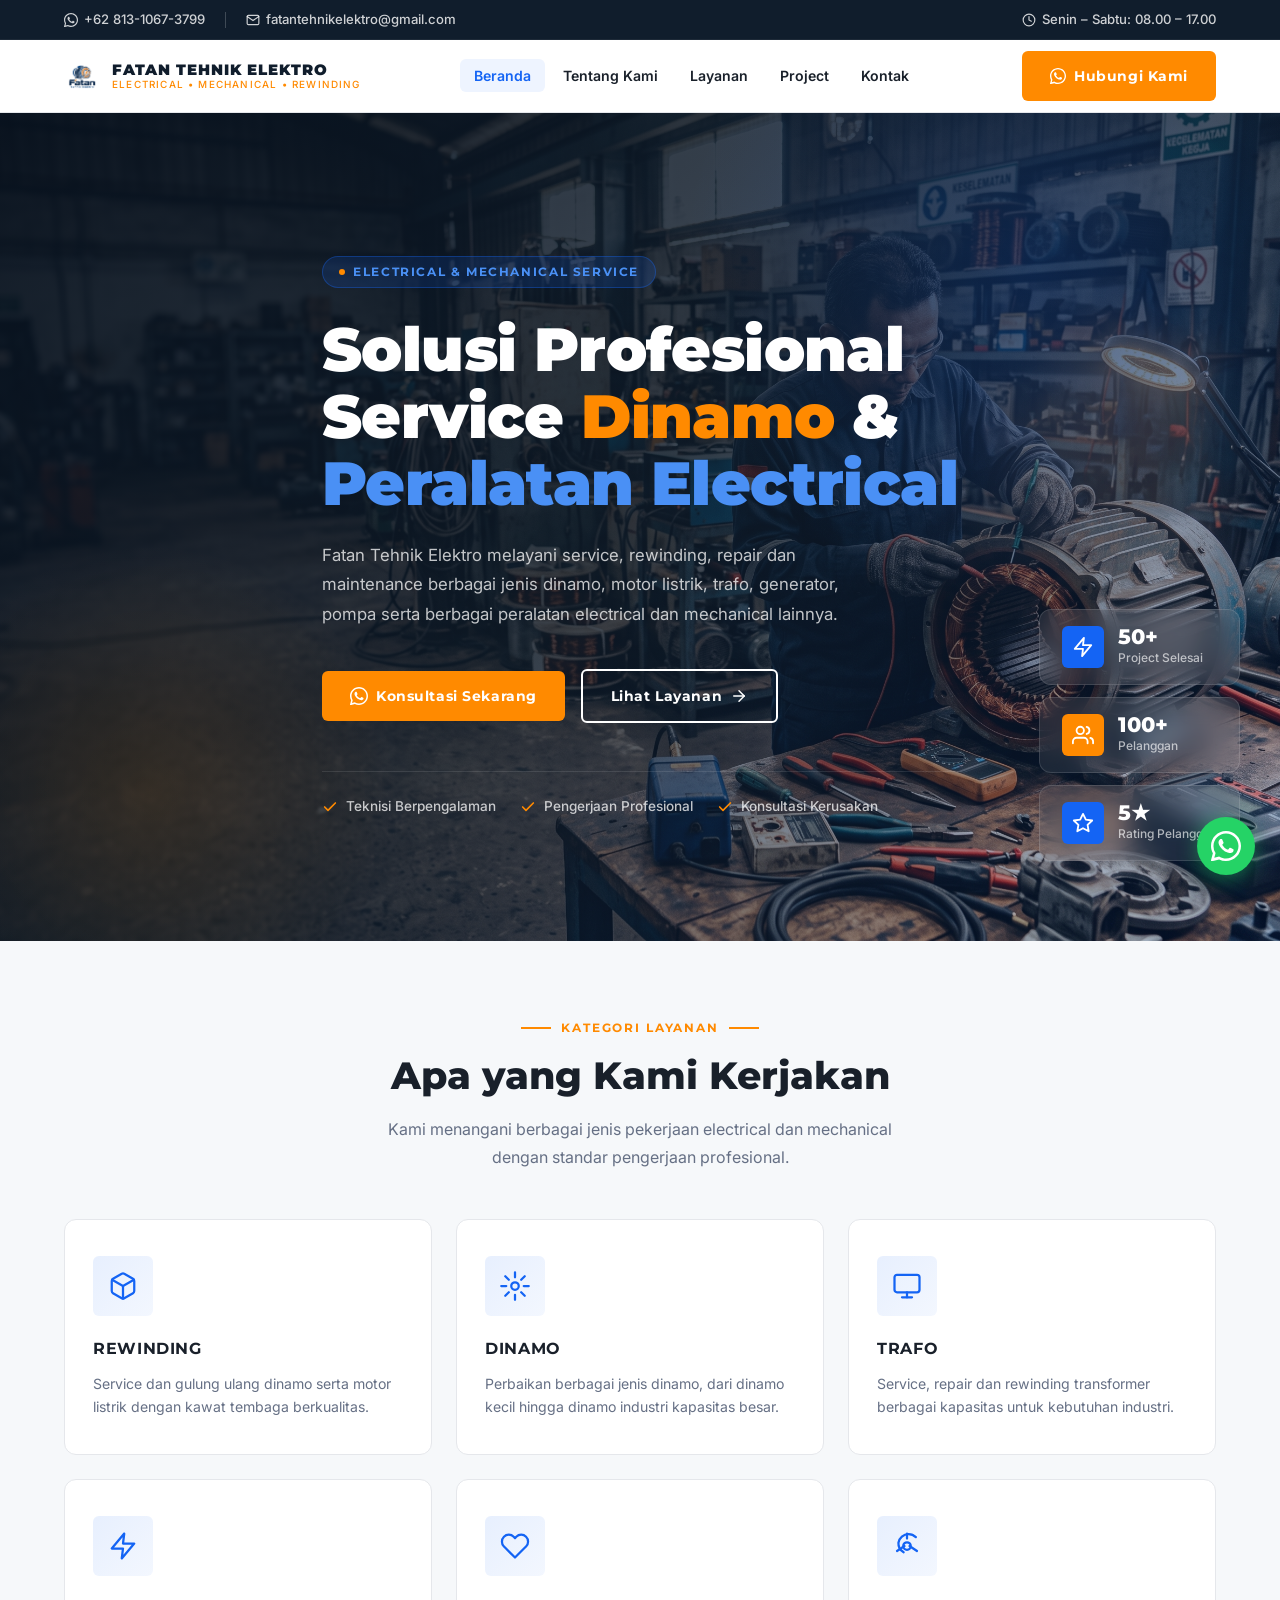
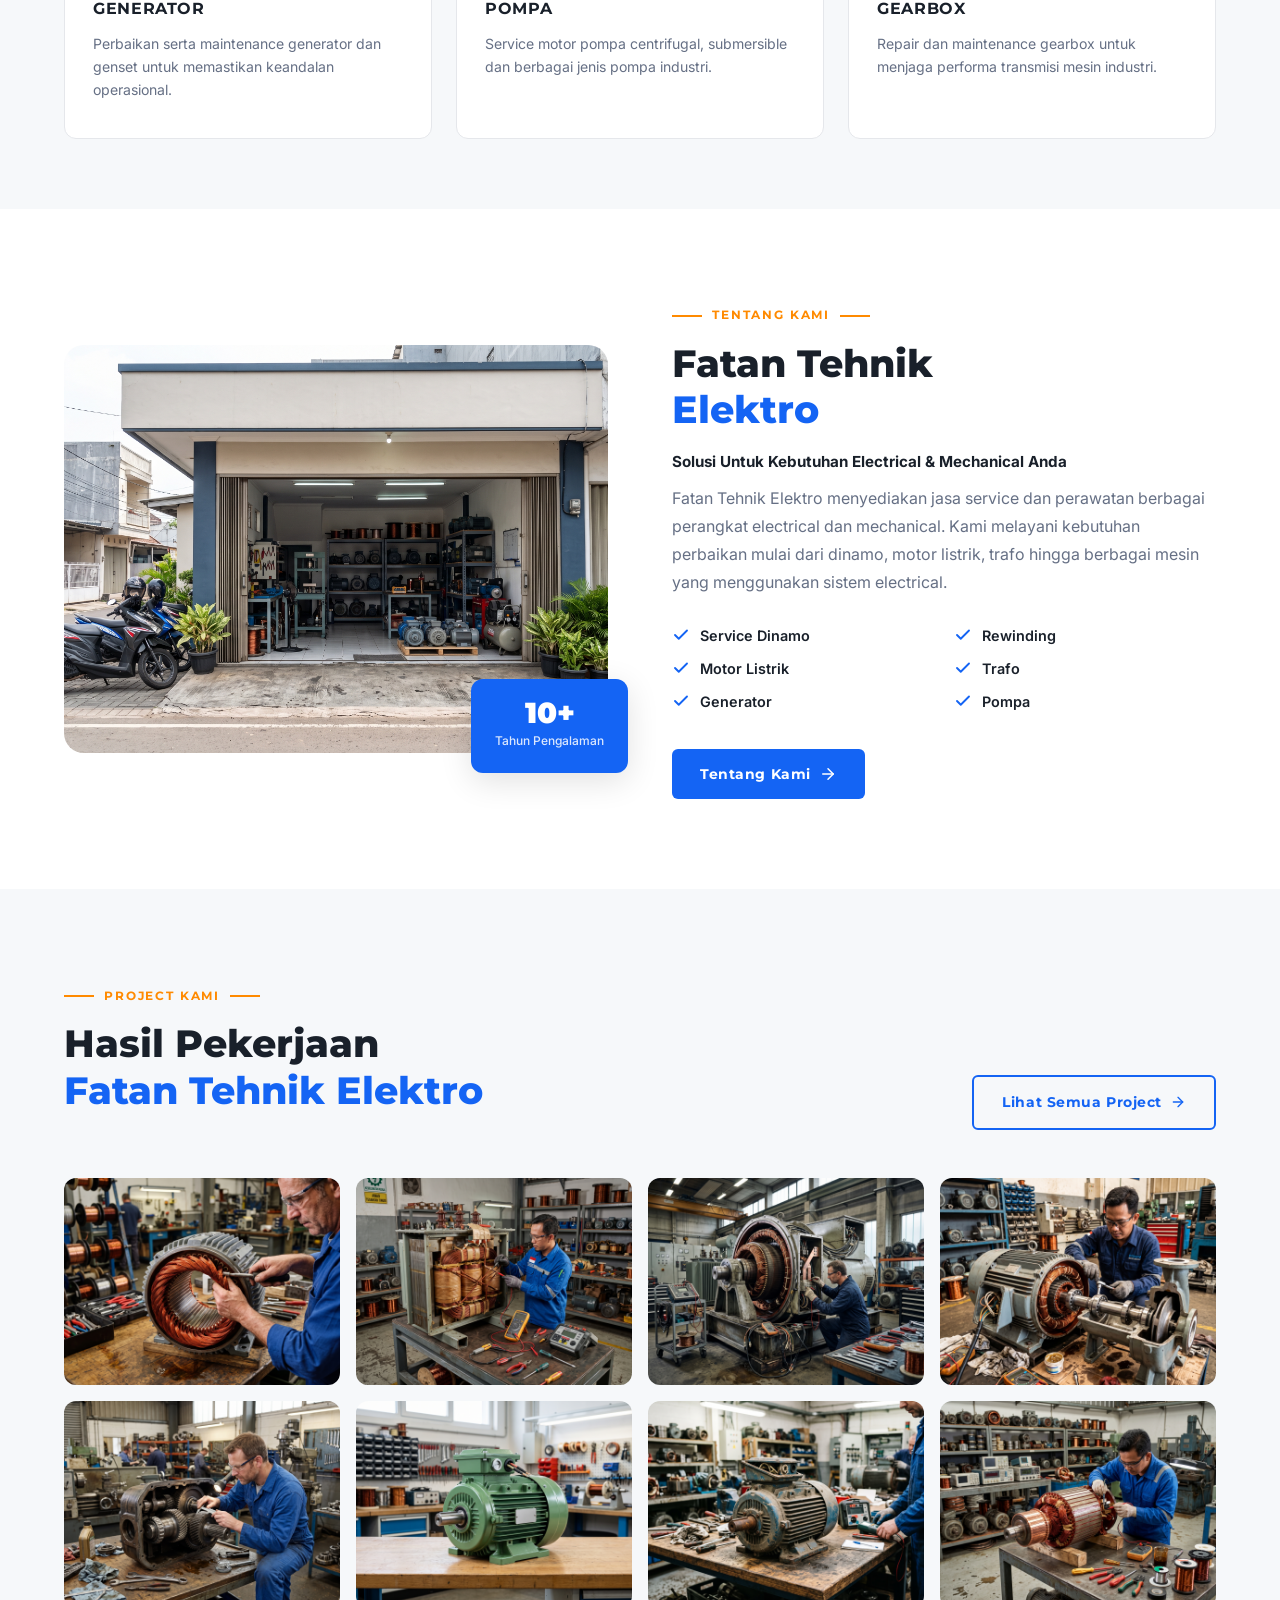
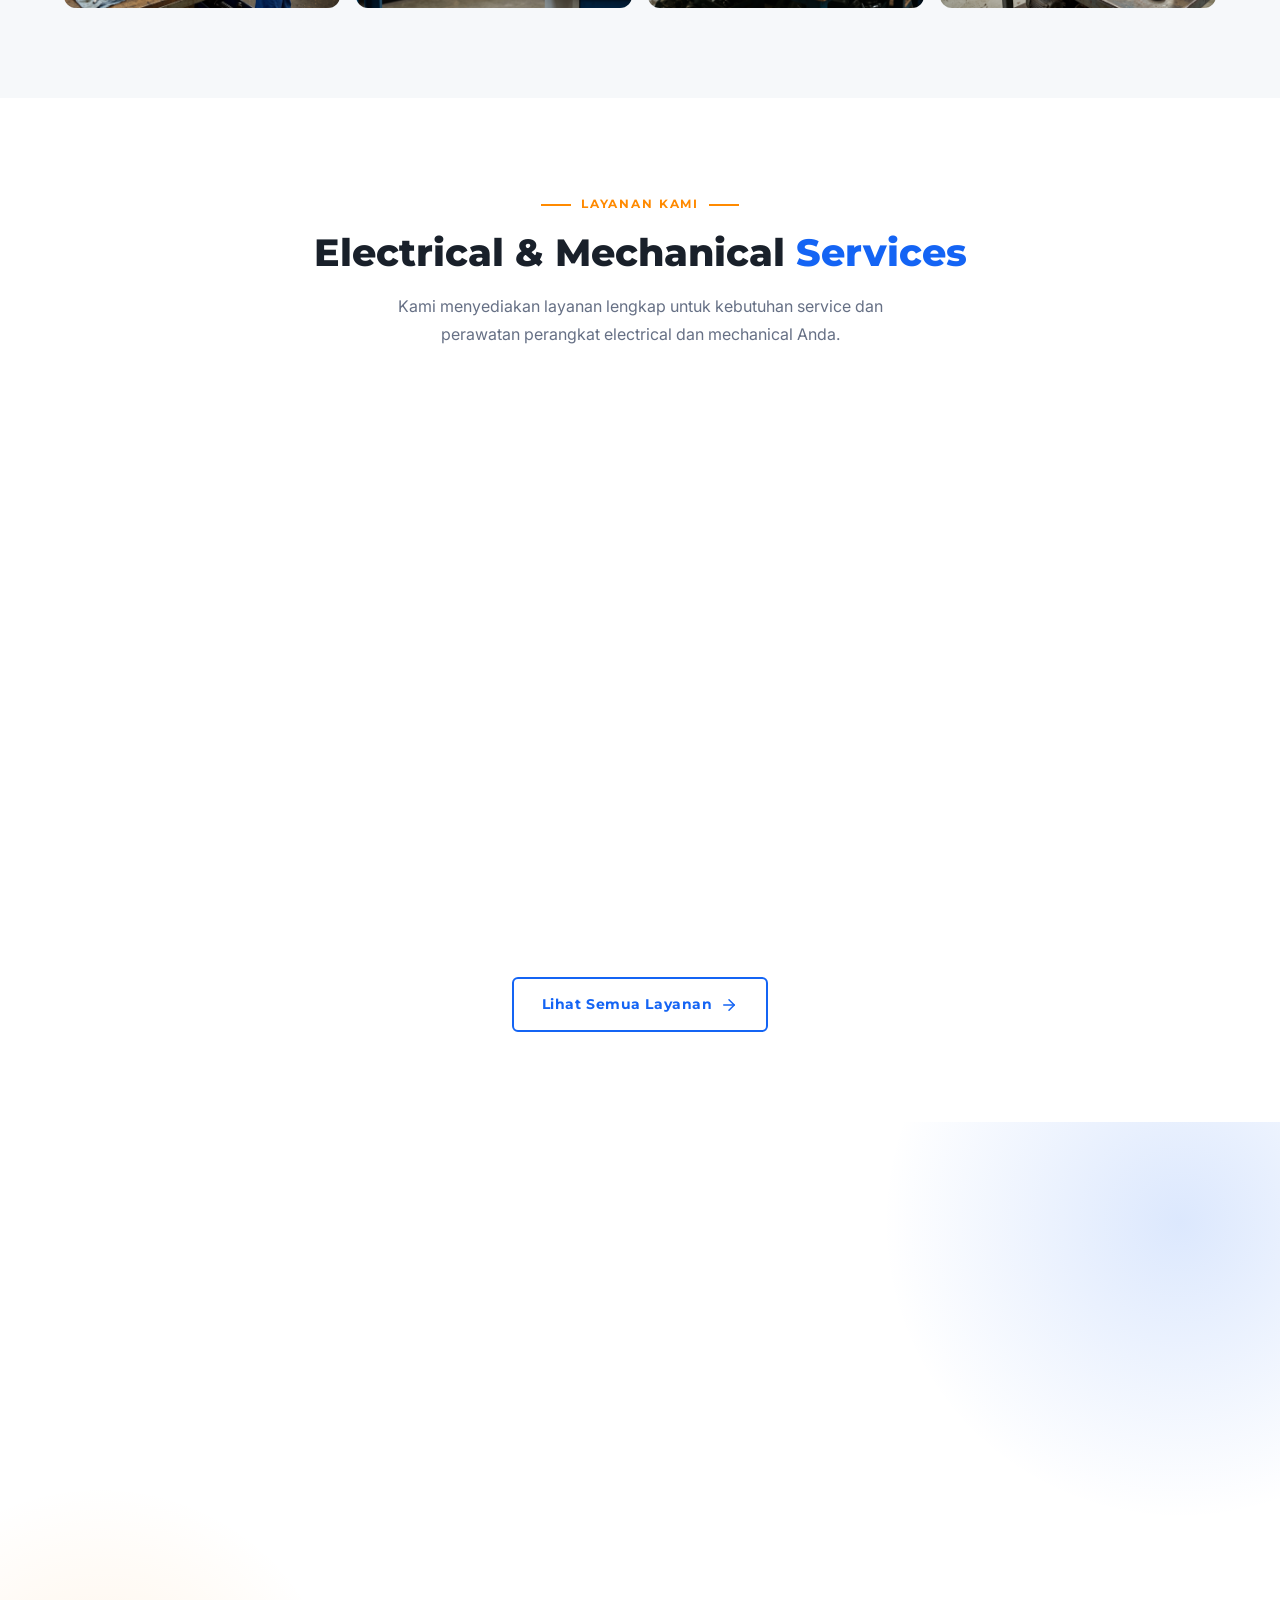
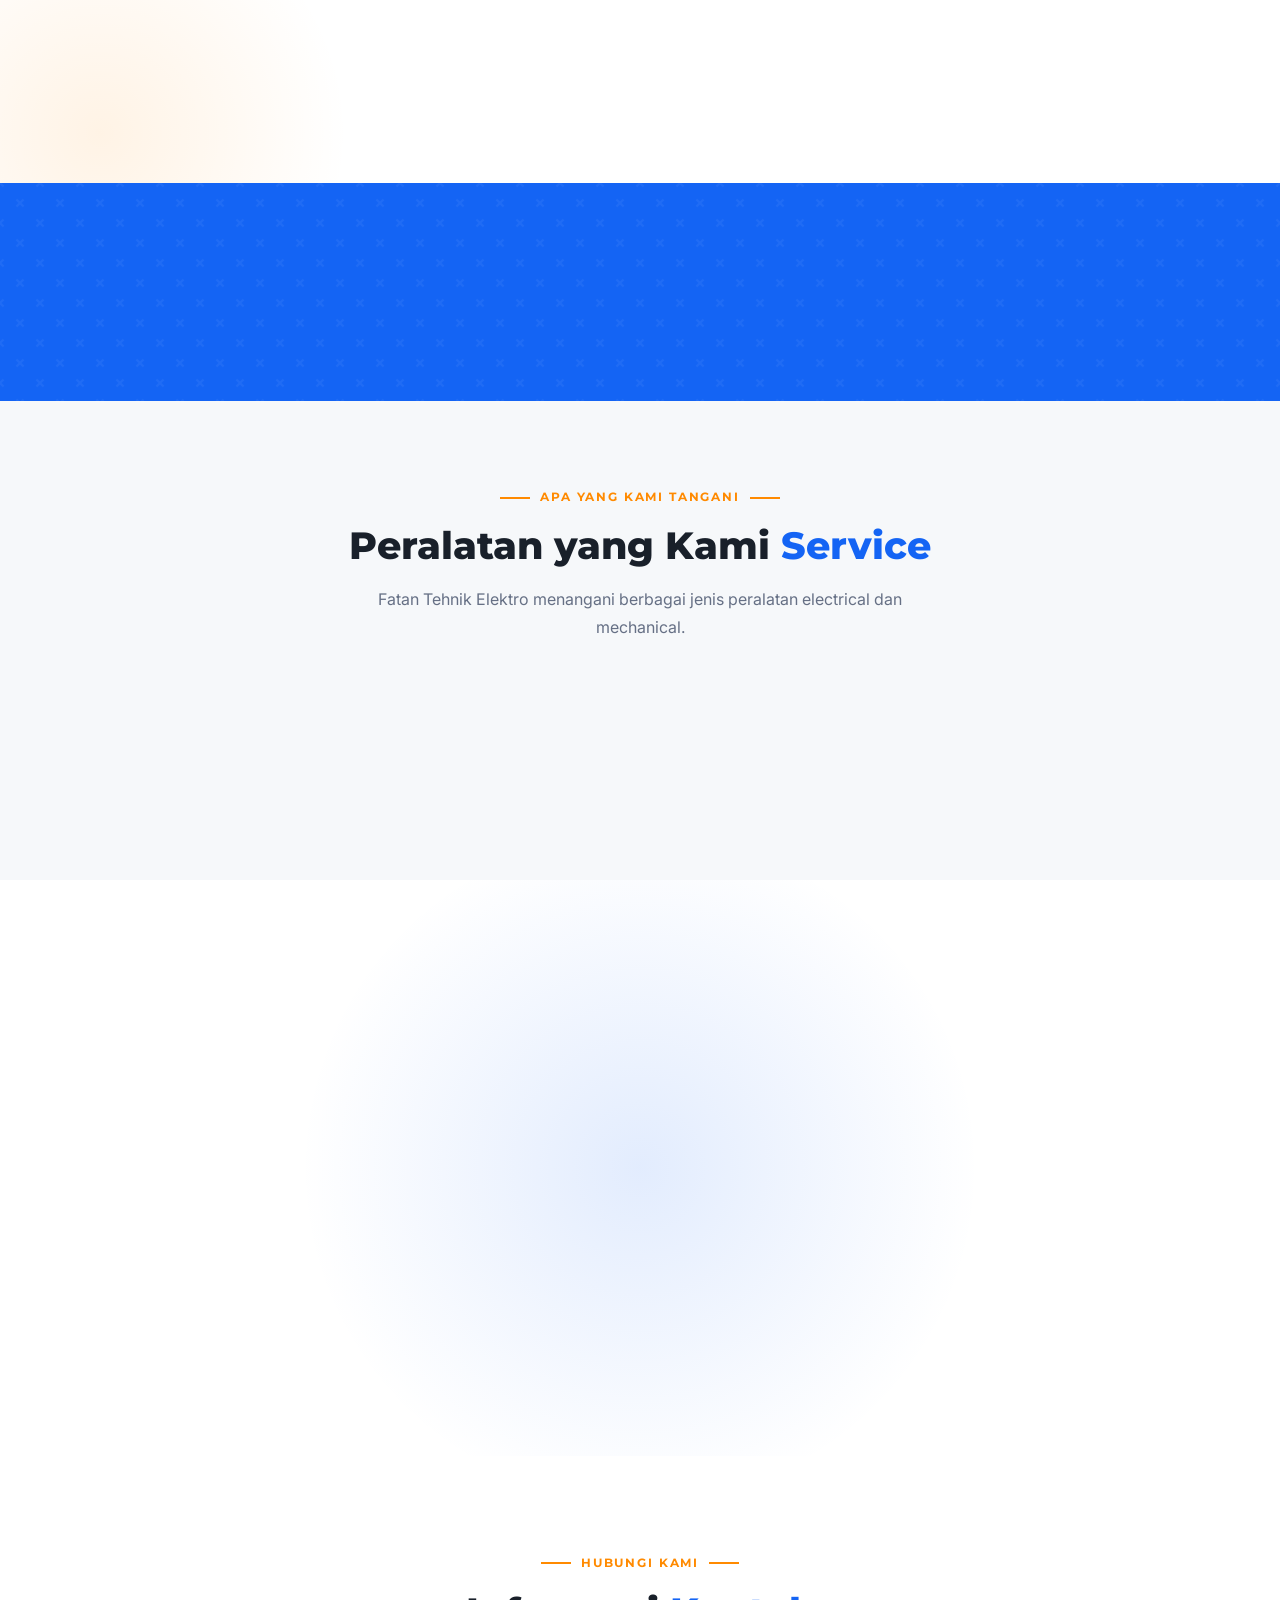
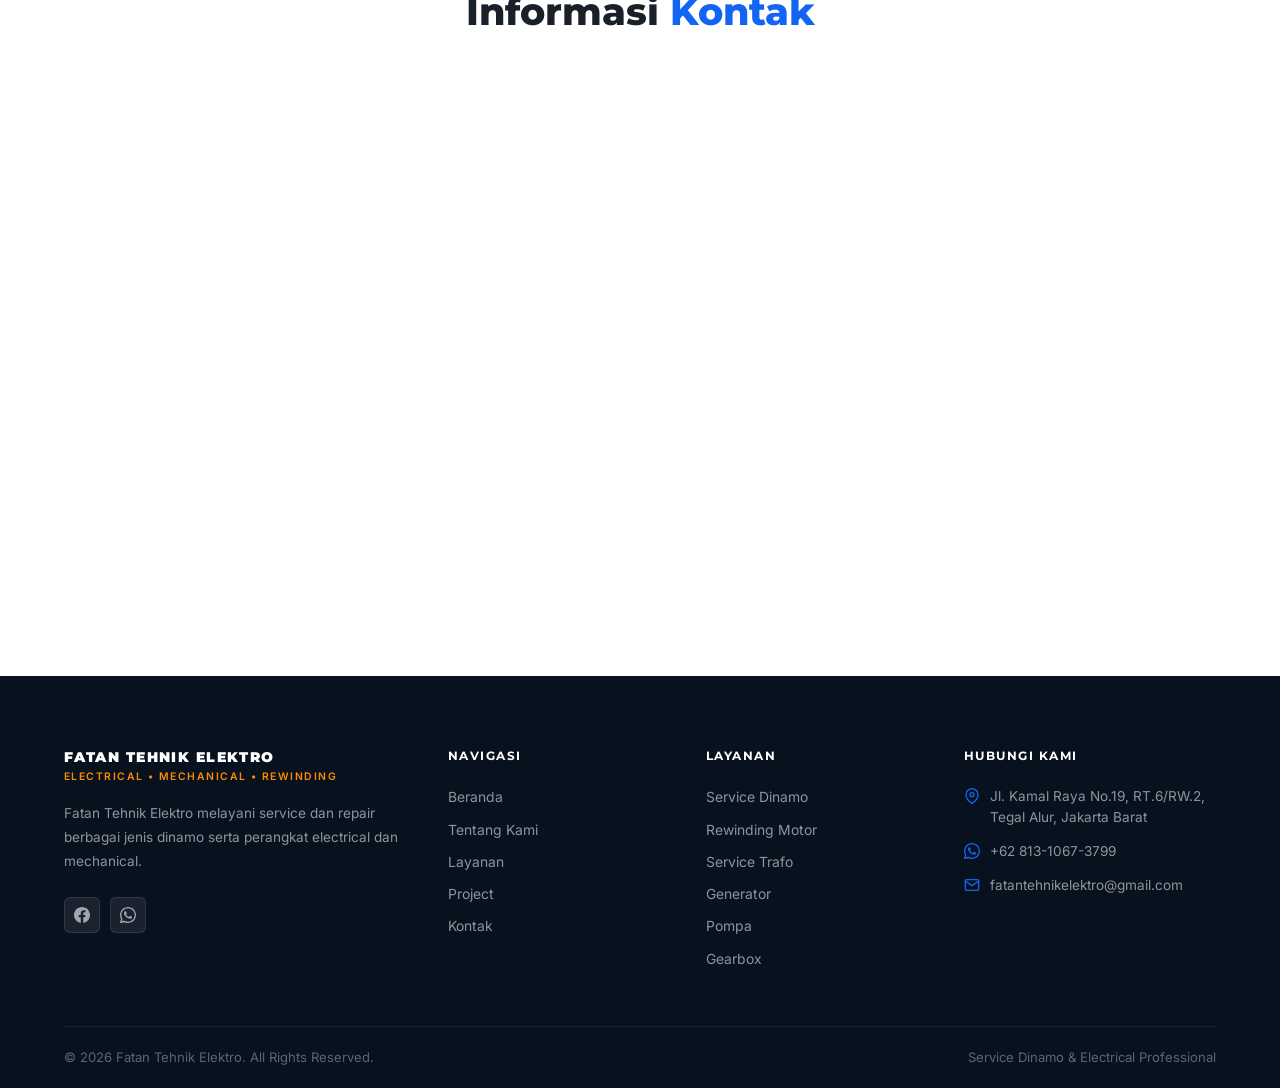
==== commit 9a9488e8: "Update UI: Add transparent logo to navbar and favicon, sync footers and contact info, optimize CSS l" ====
--- a/index.html
+++ b/index.html
@@ -1,19 +1,24 @@
 <!DOCTYPE html>
 <html lang="id">
+
 <head>
   <meta charset="UTF-8" />
   <meta name="viewport" content="width=device-width, initial-scale=1.0" />
-  <meta name="description" content="Fatan Tehnik Elektro — Jasa service, rewinding, dan repair dinamo, motor listrik, trafo, generator, pompa, gearbox dan berbagai peralatan electrical & mechanical." />
-  <meta name="keywords" content="service dinamo, rewinding motor listrik, service trafo, perbaikan generator, service pompa, gearbox, electrical repair, bengkel listrik" />
+  <meta name="description"
+    content="Fatan Tehnik Elektro — Jasa service, rewinding, dan repair dinamo, motor listrik, trafo, generator, pompa, gearbox dan berbagai peralatan electrical & mechanical." />
+  <meta name="keywords"
+    content="service dinamo, rewinding motor listrik, service trafo, perbaikan generator, service pompa, gearbox, electrical repair, bengkel listrik" />
   <meta name="author" content="Fatan Tehnik Elektro" />
   <meta property="og:title" content="Fatan Tehnik Elektro — Service Dinamo & Electrical" />
-  <meta property="og:description" content="Solusi profesional service, rewinding dan repair dinamo, motor listrik, trafo, generator, pompa serta peralatan electrical & mechanical." />
+  <meta property="og:description"
+    content="Solusi profesional service, rewinding dan repair dinamo, motor listrik, trafo, generator, pompa serta peralatan electrical & mechanical." />
   <meta property="og:type" content="website" />
   <title>Fatan Tehnik Elektro — Service Dinamo & Electrical Professional</title>
   <link rel="stylesheet" href="css/index.css" />
   <!-- Favicon placeholder -->
-  <link rel="icon" type="image/svg+xml" href="data:image/svg+xml,<svg xmlns='http://www.w3.org/2000/svg' viewBox='0 0 32 32'><rect width='32' height='32' rx='6' fill='%231464F4'/><text x='50%25' y='55%25' dominant-baseline='middle' text-anchor='middle' fill='white' font-size='18' font-family='Arial' font-weight='900'>F</text></svg>" />
+  <link rel="icon" type="image/png" href="assets/icons/logo_mono_putih-removebg-preview.png" />
 </head>
+
 <body>
 
   <!-- ═══ TOP CONTACT BAR ═══ -->
@@ -23,18 +28,31 @@
         <div class="top-bar-left">
           <a href="https://wa.me/6281310673799" class="top-bar-item" target="_blank" rel="noopener">
             <!-- WhatsApp icon -->
-            <svg viewBox="0 0 24 24" fill="currentColor"><path d="M17.472 14.382c-.297-.149-1.758-.867-2.03-.967-.273-.099-.471-.148-.67.15-.197.297-.767.966-.94 1.164-.173.199-.347.223-.644.075-.297-.15-1.255-.463-2.39-1.475-.883-.788-1.48-1.761-1.653-2.059-.173-.297-.018-.458.13-.606.134-.133.298-.347.446-.52.149-.174.198-.298.298-.497.099-.198.05-.371-.025-.52-.075-.149-.669-1.612-.916-2.207-.242-.579-.487-.5-.669-.51-.173-.008-.371-.01-.57-.01-.198 0-.52.074-.792.372-.272.297-1.04 1.016-1.04 2.479 0 1.462 1.065 2.875 1.213 3.074.149.198 2.096 3.2 5.077 4.487.709.306 1.262.489 1.694.625.712.227 1.36.195 1.871.118.571-.085 1.758-.719 2.006-1.413.248-.694.248-1.289.173-1.413-.074-.124-.272-.198-.57-.347z"/><path d="M12 0C5.373 0 0 5.373 0 12c0 2.115.549 4.103 1.512 5.831L.057 23.25a.75.75 0 0 0 .914.914l5.516-1.454A11.944 11.944 0 0 0 12 24c6.627 0 12-5.373 12-12S18.627 0 12 0zm0 22c-1.886 0-3.65-.518-5.157-1.421l-.37-.219-3.83 1.009 1.012-3.744-.236-.386A9.95 9.95 0 0 1 2 12C2 6.477 6.477 2 12 2s10 4.477 10 10-4.477 10-10 10z"/></svg>
+            <svg viewBox="0 0 24 24" fill="currentColor">
+              <path
+                d="M17.472 14.382c-.297-.149-1.758-.867-2.03-.967-.273-.099-.471-.148-.67.15-.197.297-.767.966-.94 1.164-.173.199-.347.223-.644.075-.297-.15-1.255-.463-2.39-1.475-.883-.788-1.48-1.761-1.653-2.059-.173-.297-.018-.458.13-.606.134-.133.298-.347.446-.52.149-.174.198-.298.298-.497.099-.198.05-.371-.025-.52-.075-.149-.669-1.612-.916-2.207-.242-.579-.487-.5-.669-.51-.173-.008-.371-.01-.57-.01-.198 0-.52.074-.792.372-.272.297-1.04 1.016-1.04 2.479 0 1.462 1.065 2.875 1.213 3.074.149.198 2.096 3.2 5.077 4.487.709.306 1.262.489 1.694.625.712.227 1.36.195 1.871.118.571-.085 1.758-.719 2.006-1.413.248-.694.248-1.289.173-1.413-.074-.124-.272-.198-.57-.347z" />
+              <path
+                d="M12 0C5.373 0 0 5.373 0 12c0 2.115.549 4.103 1.512 5.831L.057 23.25a.75.75 0 0 0 .914.914l5.516-1.454A11.944 11.944 0 0 0 12 24c6.627 0 12-5.373 12-12S18.627 0 12 0zm0 22c-1.886 0-3.65-.518-5.157-1.421l-.37-.219-3.83 1.009 1.012-3.744-.236-.386A9.95 9.95 0 0 1 2 12C2 6.477 6.477 2 12 2s10 4.477 10 10-4.477 10-10 10z" />
+            </svg>
             +62 813-1067-3799
           </a>
           <div class="top-bar-divider"></div>
           <a href="mailto:fatantehnikelektro@gmail.com" class="top-bar-item">
-            <svg viewBox="0 0 24 24" fill="none" stroke="currentColor" stroke-width="2" stroke-linecap="round" stroke-linejoin="round"><path d="M4 4h16c1.1 0 2 .9 2 2v12c0 1.1-.9 2-2 2H4c-1.1 0-2-.9-2-2V6c0-1.1.9-2 2-2z"/><polyline points="22,6 12,13 2,6"/></svg>
+            <svg viewBox="0 0 24 24" fill="none" stroke="currentColor" stroke-width="2" stroke-linecap="round"
+              stroke-linejoin="round">
+              <path d="M4 4h16c1.1 0 2 .9 2 2v12c0 1.1-.9 2-2 2H4c-1.1 0-2-.9-2-2V6c0-1.1.9-2 2-2z" />
+              <polyline points="22,6 12,13 2,6" />
+            </svg>
             fatantehnikelektro@gmail.com
           </a>
         </div>
         <div class="top-bar-right">
           <div class="top-bar-item">
-            <svg viewBox="0 0 24 24" fill="none" stroke="currentColor" stroke-width="2" stroke-linecap="round" stroke-linejoin="round"><circle cx="12" cy="12" r="10"/><polyline points="12,6 12,12 16,14"/></svg>
+            <svg viewBox="0 0 24 24" fill="none" stroke="currentColor" stroke-width="2" stroke-linecap="round"
+              stroke-linejoin="round">
+              <circle cx="12" cy="12" r="10" />
+              <polyline points="12,6 12,12 16,14" />
+            </svg>
             Senin – Sabtu: 08.00 – 17.00
           </div>
         </div>
@@ -48,8 +66,12 @@
       <div class="nav-inner">
         <!-- Logo -->
         <a href="index.html" class="nav-logo">
-          <span class="nav-logo-name">Fatan Tehnik Elektro</span>
-          <span class="nav-logo-sub">Electrical • Mechanical • Rewinding</span>
+          <img src="assets/icons/logo_bg_putih-removebg-preview.png" alt="Logo Fatan Tehnik Elektro"
+            class="nav-logo-img" />
+          <div class="nav-logo-text">
+            <span class="nav-logo-name">Fatan Tehnik Elektro</span>
+            <span class="nav-logo-sub">Electrical &bull; Mechanical &bull; Rewinding</span>
+          </div>
         </a>
         <!-- Desktop Menu -->
         <ul class="nav-menu">
@@ -61,8 +83,14 @@
         </ul>
         <!-- CTA -->
         <div class="nav-cta">
-          <a href="https://wa.me/6281310673799?text=Halo%20Fatan%20Tehnik%20Elektro%2C%20saya%20ingin%20berkonsultasi%20mengenai%20service%20dinamo%2Fmesin." class="btn btn-orange" target="_blank" rel="noopener" id="nav-cta-btn">
-            <svg viewBox="0 0 24 24" fill="currentColor" width="16" height="16"><path d="M17.472 14.382c-.297-.149-1.758-.867-2.03-.967-.273-.099-.471-.148-.67.15-.197.297-.767.966-.94 1.164-.173.199-.347.223-.644.075-.297-.15-1.255-.463-2.39-1.475-.883-.788-1.48-1.761-1.653-2.059-.173-.297-.018-.458.13-.606.134-.133.298-.347.446-.52.149-.174.198-.298.298-.497.099-.198.05-.371-.025-.52-.075-.149-.669-1.612-.916-2.207-.242-.579-.487-.5-.669-.51-.173-.008-.371-.01-.57-.01-.198 0-.52.074-.792.372-.272.297-1.04 1.016-1.04 2.479 0 1.462 1.065 2.875 1.213 3.074.149.198 2.096 3.2 5.077 4.487.709.306 1.262.489 1.694.625.712.227 1.36.195 1.871.118.571-.085 1.758-.719 2.006-1.413.248-.694.248-1.289.173-1.413-.074-.124-.272-.198-.57-.347z"/><path d="M12 0C5.373 0 0 5.373 0 12c0 2.115.549 4.103 1.512 5.831L.057 23.25a.75.75 0 0 0 .914.914l5.516-1.454A11.944 11.944 0 0 0 12 24c6.627 0 12-5.373 12-12S18.627 0 12 0zm0 22c-1.886 0-3.65-.518-5.157-1.421l-.37-.219-3.83 1.009 1.012-3.744-.236-.386A9.95 9.95 0 0 1 2 12C2 6.477 6.477 2 12 2s10 4.477 10 10-4.477 10-10 10z"/></svg>
+          <a href="https://wa.me/6281310673799?text=Halo%20Fatan%20Tehnik%20Elektro%2C%20saya%20ingin%20berkonsultasi%20mengenai%20service%20dinamo%2Fmesin."
+            class="btn btn-orange" target="_blank" rel="noopener" id="nav-cta-btn">
+            <svg viewBox="0 0 24 24" fill="currentColor" width="16" height="16">
+              <path
+                d="M17.472 14.382c-.297-.149-1.758-.867-2.03-.967-.273-.099-.471-.148-.67.15-.197.297-.767.966-.94 1.164-.173.199-.347.223-.644.075-.297-.15-1.255-.463-2.39-1.475-.883-.788-1.48-1.761-1.653-2.059-.173-.297-.018-.458.13-.606.134-.133.298-.347.446-.52.149-.174.198-.298.298-.497.099-.198.05-.371-.025-.52-.075-.149-.669-1.612-.916-2.207-.242-.579-.487-.5-.669-.51-.173-.008-.371-.01-.57-.01-.198 0-.52.074-.792.372-.272.297-1.04 1.016-1.04 2.479 0 1.462 1.065 2.875 1.213 3.074.149.198 2.096 3.2 5.077 4.487.709.306 1.262.489 1.694.625.712.227 1.36.195 1.871.118.571-.085 1.758-.719 2.006-1.413.248-.694.248-1.289.173-1.413-.074-.124-.272-.198-.57-.347z" />
+              <path
+                d="M12 0C5.373 0 0 5.373 0 12c0 2.115.549 4.103 1.512 5.831L.057 23.25a.75.75 0 0 0 .914.914l5.516-1.454A11.944 11.944 0 0 0 12 24c6.627 0 12-5.373 12-12S18.627 0 12 0zm0 22c-1.886 0-3.65-.518-5.157-1.421l-.37-.219-3.83 1.009 1.012-3.744-.236-.386A9.95 9.95 0 0 1 2 12C2 6.477 6.477 2 12 2s10 4.477 10 10-4.477 10-10 10z" />
+            </svg>
             Hubungi Kami
           </a>
           <button class="hamburger" id="hamburger" aria-label="Toggle menu">
@@ -78,7 +106,8 @@
       <a href="pages/layanan/layanan.html">Layanan</a>
       <a href="pages/project/project.html">Project</a>
       <a href="pages/kontak/kontak.html">Kontak</a>
-      <a href="https://wa.me/6281310673799?text=Halo%20Fatan%20Tehnik%20Elektro%2C%20saya%20ingin%20berkonsultasi%20mengenai%20service%20dinamo%2Fmesin." class="btn btn-orange" target="_blank" rel="noopener">
+      <a href="https://wa.me/6281310673799?text=Halo%20Fatan%20Tehnik%20Elektro%2C%20saya%20ingin%20berkonsultasi%20mengenai%20service%20dinamo%2Fmesin."
+        class="btn btn-orange" target="_blank" rel="noopener">
         💬 Hubungi Kami
       </a>
     </div>
@@ -86,14 +115,15 @@
 
   <!-- ═══ HERO ═══ -->
   <section id="hero">
-    <div class="hero-bg"></div>
-    <!-- Hero Visual (right side) -->
-    <div class="hero-visual"><div class="hero-visual-inner"></div></div>
+    <div class="hero-bg" id="hero-bg-slider"></div>
     <!-- Floating stat cards -->
     <div class="hero-stats">
       <div class="hero-stat-card">
         <div class="hero-stat-icon">
-          <svg viewBox="0 0 24 24" fill="none" stroke="currentColor" stroke-width="2" stroke-linecap="round" stroke-linejoin="round"><path d="M13 2L3 14h9l-1 8 10-12h-9l1-8z"/></svg>
+          <svg viewBox="0 0 24 24" fill="none" stroke="currentColor" stroke-width="2" stroke-linecap="round"
+            stroke-linejoin="round">
+            <path d="M13 2L3 14h9l-1 8 10-12h-9l1-8z" />
+          </svg>
         </div>
         <div>
           <div class="hero-stat-num">50+</div>
@@ -102,7 +132,13 @@
       </div>
       <div class="hero-stat-card">
         <div class="hero-stat-icon orange">
-          <svg viewBox="0 0 24 24" fill="none" stroke="currentColor" stroke-width="2" stroke-linecap="round" stroke-linejoin="round"><path d="M17 21v-2a4 4 0 0 0-4-4H5a4 4 0 0 0-4 4v2"/><circle cx="9" cy="7" r="4"/><path d="M23 21v-2a4 4 0 0 0-3-3.87"/><path d="M16 3.13a4 4 0 0 1 0 7.75"/></svg>
+          <svg viewBox="0 0 24 24" fill="none" stroke="currentColor" stroke-width="2" stroke-linecap="round"
+            stroke-linejoin="round">
+            <path d="M17 21v-2a4 4 0 0 0-4-4H5a4 4 0 0 0-4 4v2" />
+            <circle cx="9" cy="7" r="4" />
+            <path d="M23 21v-2a4 4 0 0 0-3-3.87" />
+            <path d="M16 3.13a4 4 0 0 1 0 7.75" />
+          </svg>
         </div>
         <div>
           <div class="hero-stat-num">100+</div>
@@ -111,7 +147,11 @@
       </div>
       <div class="hero-stat-card">
         <div class="hero-stat-icon">
-          <svg viewBox="0 0 24 24" fill="none" stroke="currentColor" stroke-width="2" stroke-linecap="round" stroke-linejoin="round"><polygon points="12 2 15.09 8.26 22 9.27 17 14.14 18.18 21.02 12 17.77 5.82 21.02 7 14.14 2 9.27 8.91 8.26 12 2"/></svg>
+          <svg viewBox="0 0 24 24" fill="none" stroke="currentColor" stroke-width="2" stroke-linecap="round"
+            stroke-linejoin="round">
+            <polygon
+              points="12 2 15.09 8.26 22 9.27 17 14.14 18.18 21.02 12 17.77 5.82 21.02 7 14.14 2 9.27 8.91 8.26 12 2" />
+          </svg>
         </div>
         <div>
           <div class="hero-stat-num">5★</div>
@@ -127,34 +167,54 @@
           ELECTRICAL &amp; MECHANICAL SERVICE
         </div>
         <h1 class="hero-title">
-          Solusi Profesional<br/>
-          Service <em>Dinamo</em> &amp;<br/>
+          Solusi Profesional<br />
+          Service <em>Dinamo</em> &amp;<br />
           <span class="hero-title-blue">Peralatan Electrical</span>
         </h1>
         <p class="hero-desc">
-          Fatan Tehnik Elektro melayani service, rewinding, repair dan maintenance berbagai jenis dinamo, motor listrik, trafo, generator, pompa serta berbagai peralatan electrical dan mechanical lainnya.
+          Fatan Tehnik Elektro melayani service, rewinding, repair dan maintenance berbagai jenis dinamo, motor listrik,
+          trafo, generator, pompa serta berbagai peralatan electrical dan mechanical lainnya.
         </p>
         <div class="hero-actions">
-          <a href="https://wa.me/6281310673799?text=Halo%20Fatan%20Tehnik%20Elektro%2C%20saya%20ingin%20berkonsultasi%20mengenai%20service%20dinamo%2Fmesin." class="btn btn-orange" target="_blank" rel="noopener" id="hero-wa-btn">
-            <svg viewBox="0 0 24 24" fill="currentColor" width="18" height="18"><path d="M17.472 14.382c-.297-.149-1.758-.867-2.03-.967-.273-.099-.471-.148-.67.15-.197.297-.767.966-.94 1.164-.173.199-.347.223-.644.075-.297-.15-1.255-.463-2.39-1.475-.883-.788-1.48-1.761-1.653-2.059-.173-.297-.018-.458.13-.606.134-.133.298-.347.446-.52.149-.174.198-.298.298-.497.099-.198.05-.371-.025-.52-.075-.149-.669-1.612-.916-2.207-.242-.579-.487-.5-.669-.51-.173-.008-.371-.01-.57-.01-.198 0-.52.074-.792.372-.272.297-1.04 1.016-1.04 2.479 0 1.462 1.065 2.875 1.213 3.074.149.198 2.096 3.2 5.077 4.487.709.306 1.262.489 1.694.625.712.227 1.36.195 1.871.118.571-.085 1.758-.719 2.006-1.413.248-.694.248-1.289.173-1.413-.074-.124-.272-.198-.57-.347z"/><path d="M12 0C5.373 0 0 5.373 0 12c0 2.115.549 4.103 1.512 5.831L.057 23.25a.75.75 0 0 0 .914.914l5.516-1.454A11.944 11.944 0 0 0 12 24c6.627 0 12-5.373 12-12S18.627 0 12 0zm0 22c-1.886 0-3.65-.518-5.157-1.421l-.37-.219-3.83 1.009 1.012-3.744-.236-.386A9.95 9.95 0 0 1 2 12C2 6.477 6.477 2 12 2s10 4.477 10 10-4.477 10-10 10z"/></svg>
+          <a href="https://wa.me/6281310673799?text=Halo%20Fatan%20Tehnik%20Elektro%2C%20saya%20ingin%20berkonsultasi%20mengenai%20service%20dinamo%2Fmesin."
+            class="btn btn-orange" target="_blank" rel="noopener" id="hero-wa-btn">
+            <svg viewBox="0 0 24 24" fill="currentColor" width="18" height="18">
+              <path
+                d="M17.472 14.382c-.297-.149-1.758-.867-2.03-.967-.273-.099-.471-.148-.67.15-.197.297-.767.966-.94 1.164-.173.199-.347.223-.644.075-.297-.15-1.255-.463-2.39-1.475-.883-.788-1.48-1.761-1.653-2.059-.173-.297-.018-.458.13-.606.134-.133.298-.347.446-.52.149-.174.198-.298.298-.497.099-.198.05-.371-.025-.52-.075-.149-.669-1.612-.916-2.207-.242-.579-.487-.5-.669-.51-.173-.008-.371-.01-.57-.01-.198 0-.52.074-.792.372-.272.297-1.04 1.016-1.04 2.479 0 1.462 1.065 2.875 1.213 3.074.149.198 2.096 3.2 5.077 4.487.709.306 1.262.489 1.694.625.712.227 1.36.195 1.871.118.571-.085 1.758-.719 2.006-1.413.248-.694.248-1.289.173-1.413-.074-.124-.272-.198-.57-.347z" />
+              <path
+                d="M12 0C5.373 0 0 5.373 0 12c0 2.115.549 4.103 1.512 5.831L.057 23.25a.75.75 0 0 0 .914.914l5.516-1.454A11.944 11.944 0 0 0 12 24c6.627 0 12-5.373 12-12S18.627 0 12 0zm0 22c-1.886 0-3.65-.518-5.157-1.421l-.37-.219-3.83 1.009 1.012-3.744-.236-.386A9.95 9.95 0 0 1 2 12C2 6.477 6.477 2 12 2s10 4.477 10 10-4.477 10-10 10z" />
+            </svg>
             Konsultasi Sekarang
           </a>
           <a href="pages/layanan/layanan.html" class="btn btn-outline" id="hero-layanan-btn">
             Lihat Layanan
-            <svg viewBox="0 0 24 24" fill="none" stroke="currentColor" stroke-width="2" stroke-linecap="round" stroke-linejoin="round" width="18" height="18"><line x1="5" y1="12" x2="19" y2="12"/><polyline points="12 5 19 12 12 19"/></svg>
+            <svg viewBox="0 0 24 24" fill="none" stroke="currentColor" stroke-width="2" stroke-linecap="round"
+              stroke-linejoin="round" width="18" height="18">
+              <line x1="5" y1="12" x2="19" y2="12" />
+              <polyline points="12 5 19 12 12 19" />
+            </svg>
           </a>
         </div>
         <div class="hero-trust">
           <div class="hero-trust-item">
-            <svg viewBox="0 0 24 24" fill="none" stroke="currentColor" stroke-width="2.5" stroke-linecap="round" stroke-linejoin="round" width="16" height="16"><polyline points="20 6 9 17 4 12"/></svg>
+            <svg viewBox="0 0 24 24" fill="none" stroke="currentColor" stroke-width="2.5" stroke-linecap="round"
+              stroke-linejoin="round" width="16" height="16">
+              <polyline points="20 6 9 17 4 12" />
+            </svg>
             Teknisi Berpengalaman
           </div>
           <div class="hero-trust-item">
-            <svg viewBox="0 0 24 24" fill="none" stroke="currentColor" stroke-width="2.5" stroke-linecap="round" stroke-linejoin="round" width="16" height="16"><polyline points="20 6 9 17 4 12"/></svg>
+            <svg viewBox="0 0 24 24" fill="none" stroke="currentColor" stroke-width="2.5" stroke-linecap="round"
+              stroke-linejoin="round" width="16" height="16">
+              <polyline points="20 6 9 17 4 12" />
+            </svg>
             Pengerjaan Profesional
           </div>
           <div class="hero-trust-item">
-            <svg viewBox="0 0 24 24" fill="none" stroke="currentColor" stroke-width="2.5" stroke-linecap="round" stroke-linejoin="round" width="16" height="16"><polyline points="20 6 9 17 4 12"/></svg>
+            <svg viewBox="0 0 24 24" fill="none" stroke="currentColor" stroke-width="2.5" stroke-linecap="round"
+              stroke-linejoin="round" width="16" height="16">
+              <polyline points="20 6 9 17 4 12" />
+            </svg>
             Konsultasi Kerusakan
           </div>
         </div>
@@ -168,13 +228,20 @@
       <div class="text-center">
         <div class="section-label center">Kategori Layanan</div>
         <h2 class="section-title">Apa yang Kami Kerjakan</h2>
-        <p class="section-desc center">Kami menangani berbagai jenis pekerjaan electrical dan mechanical dengan standar pengerjaan profesional.</p>
+        <p class="section-desc center">Kami menangani berbagai jenis pekerjaan electrical dan mechanical dengan standar
+          pengerjaan profesional.</p>
       </div>
       <div class="cat-grid">
         <!-- Rewinding -->
         <div class="cat-card reveal">
           <div class="cat-icon">
-            <svg viewBox="0 0 24 24" fill="none" stroke="currentColor" stroke-width="1.8" stroke-linecap="round" stroke-linejoin="round"><path d="M21 16V8a2 2 0 0 0-1-1.73l-7-4a2 2 0 0 0-2 0l-7 4A2 2 0 0 0 3 8v8a2 2 0 0 0 1 1.73l7 4a2 2 0 0 0 2 0l7-4A2 2 0 0 0 21 16z"/><polyline points="3.27 6.96 12 12.01 20.73 6.96"/><line x1="12" y1="22.08" x2="12" y2="12"/></svg>
+            <svg viewBox="0 0 24 24" fill="none" stroke="currentColor" stroke-width="1.8" stroke-linecap="round"
+              stroke-linejoin="round">
+              <path
+                d="M21 16V8a2 2 0 0 0-1-1.73l-7-4a2 2 0 0 0-2 0l-7 4A2 2 0 0 0 3 8v8a2 2 0 0 0 1 1.73l7 4a2 2 0 0 0 2 0l7-4A2 2 0 0 0 21 16z" />
+              <polyline points="3.27 6.96 12 12.01 20.73 6.96" />
+              <line x1="12" y1="22.08" x2="12" y2="12" />
+            </svg>
           </div>
           <div class="cat-title">Rewinding</div>
           <p class="cat-desc">Service dan gulung ulang dinamo serta motor listrik dengan kawat tembaga berkualitas.</p>
@@ -182,15 +249,26 @@
         <!-- Dinamo -->
         <div class="cat-card reveal" style="transition-delay:.1s">
           <div class="cat-icon">
-            <svg viewBox="0 0 24 24" fill="none" stroke="currentColor" stroke-width="1.8" stroke-linecap="round" stroke-linejoin="round"><circle cx="12" cy="12" r="3"/><path d="M12 1v4M12 19v4M4.22 4.22l2.83 2.83M16.95 16.95l2.83 2.83M1 12h4M19 12h4M4.22 19.78l2.83-2.83M16.95 7.05l2.83-2.83"/></svg>
+            <svg viewBox="0 0 24 24" fill="none" stroke="currentColor" stroke-width="1.8" stroke-linecap="round"
+              stroke-linejoin="round">
+              <circle cx="12" cy="12" r="3" />
+              <path
+                d="M12 1v4M12 19v4M4.22 4.22l2.83 2.83M16.95 16.95l2.83 2.83M1 12h4M19 12h4M4.22 19.78l2.83-2.83M16.95 7.05l2.83-2.83" />
+            </svg>
           </div>
           <div class="cat-title">Dinamo</div>
-          <p class="cat-desc">Perbaikan berbagai jenis dinamo, dari dinamo kecil hingga dinamo industri kapasitas besar.</p>
+          <p class="cat-desc">Perbaikan berbagai jenis dinamo, dari dinamo kecil hingga dinamo industri kapasitas besar.
+          </p>
         </div>
         <!-- Trafo -->
         <div class="cat-card reveal" style="transition-delay:.2s">
           <div class="cat-icon">
-            <svg viewBox="0 0 24 24" fill="none" stroke="currentColor" stroke-width="1.8" stroke-linecap="round" stroke-linejoin="round"><rect x="2" y="3" width="20" height="14" rx="2"/><line x1="8" y1="21" x2="16" y2="21"/><line x1="12" y1="17" x2="12" y2="21"/></svg>
+            <svg viewBox="0 0 24 24" fill="none" stroke="currentColor" stroke-width="1.8" stroke-linecap="round"
+              stroke-linejoin="round">
+              <rect x="2" y="3" width="20" height="14" rx="2" />
+              <line x1="8" y1="21" x2="16" y2="21" />
+              <line x1="12" y1="17" x2="12" y2="21" />
+            </svg>
           </div>
           <div class="cat-title">Trafo</div>
           <p class="cat-desc">Service, repair dan rewinding transformer berbagai kapasitas untuk kebutuhan industri.</p>
@@ -198,15 +276,23 @@
         <!-- Generator -->
         <div class="cat-card reveal" style="transition-delay:.3s">
           <div class="cat-icon">
-            <svg viewBox="0 0 24 24" fill="none" stroke="currentColor" stroke-width="1.8" stroke-linecap="round" stroke-linejoin="round"><path d="M13 2L3 14h9l-1 8 10-12h-9l1-8z"/></svg>
+            <svg viewBox="0 0 24 24" fill="none" stroke="currentColor" stroke-width="1.8" stroke-linecap="round"
+              stroke-linejoin="round">
+              <path d="M13 2L3 14h9l-1 8 10-12h-9l1-8z" />
+            </svg>
           </div>
           <div class="cat-title">Generator</div>
-          <p class="cat-desc">Perbaikan serta maintenance generator dan genset untuk memastikan keandalan operasional.</p>
+          <p class="cat-desc">Perbaikan serta maintenance generator dan genset untuk memastikan keandalan operasional.
+          </p>
         </div>
         <!-- Pompa -->
         <div class="cat-card reveal" style="transition-delay:.4s">
           <div class="cat-icon">
-            <svg viewBox="0 0 24 24" fill="none" stroke="currentColor" stroke-width="1.8" stroke-linecap="round" stroke-linejoin="round"><path d="M20.84 4.61a5.5 5.5 0 0 0-7.78 0L12 5.67l-1.06-1.06a5.5 5.5 0 0 0-7.78 7.78l1.06 1.06L12 21.23l7.78-7.78 1.06-1.06a5.5 5.5 0 0 0 0-7.78z"/></svg>
+            <svg viewBox="0 0 24 24" fill="none" stroke="currentColor" stroke-width="1.8" stroke-linecap="round"
+              stroke-linejoin="round">
+              <path
+                d="M20.84 4.61a5.5 5.5 0 0 0-7.78 0L12 5.67l-1.06-1.06a5.5 5.5 0 0 0-7.78 7.78l1.06 1.06L12 21.23l7.78-7.78 1.06-1.06a5.5 5.5 0 0 0 0-7.78z" />
+            </svg>
           </div>
           <div class="cat-title">Pompa</div>
           <p class="cat-desc">Service motor pompa centrifugal, submersible dan berbagai jenis pompa industri.</p>
@@ -214,7 +300,14 @@
         <!-- Gearbox -->
         <div class="cat-card reveal" style="transition-delay:.5s">
           <div class="cat-icon">
-            <svg viewBox="0 0 24 24" fill="none" stroke="currentColor" stroke-width="1.8" stroke-linecap="round" stroke-linejoin="round"><circle cx="12" cy="12" r="3"/><path d="M19.07 4.93c-1.57-1.57-3.62-2.44-5.77-2.44A8.16 8.16 0 0 0 5.14 9.4a8.18 8.18 0 0 0 4.18 7.58"/><path d="m14 12 6 4"/><path d="m10 12-6 4"/><path d="M12 6V2"/></svg>
+            <svg viewBox="0 0 24 24" fill="none" stroke="currentColor" stroke-width="1.8" stroke-linecap="round"
+              stroke-linejoin="round">
+              <circle cx="12" cy="12" r="3" />
+              <path d="M19.07 4.93c-1.57-1.57-3.62-2.44-5.77-2.44A8.16 8.16 0 0 0 5.14 9.4a8.18 8.18 0 0 0 4.18 7.58" />
+              <path d="m14 12 6 4" />
+              <path d="m10 12-6 4" />
+              <path d="M12 6V2" />
+            </svg>
           </div>
           <div class="cat-title">Gearbox</div>
           <p class="cat-desc">Repair dan maintenance gearbox untuk menjaga performa transmisi mesin industri.</p>
@@ -231,9 +324,14 @@
         <div class="about-image-wrap reveal-left">
           <div class="about-image-main">
             <!-- Replace src with real photo when available -->
-            <img src="assets/images/workshop/workshop-front.jpg" alt="Workshop Fatan Tehnik Elektro" onerror="this.style.display='none';this.nextElementSibling.style.display='flex';" />
-            <div class="img-placeholder" style="display:none; background: linear-gradient(135deg,#101D2C,#1a3a5c); height:100%; width:100%;">
-              <svg viewBox="0 0 24 24" fill="none" stroke="currentColor" stroke-width="1.5"><rect x="3" y="11" width="18" height="11" rx="2"/><path d="M7 11V7a5 5 0 0 1 9.9-1"/></svg>
+            <img src="assets/images/workshop/workshop-front.jpg" alt="Workshop Fatan Tehnik Elektro"
+              onerror="this.style.display='none';this.nextElementSibling.style.display='flex';" />
+            <div class="img-placeholder"
+              style="display:none; background: linear-gradient(135deg,#101D2C,#1a3a5c); height:100%; width:100%;">
+              <svg viewBox="0 0 24 24" fill="none" stroke="currentColor" stroke-width="1.5">
+                <rect x="3" y="11" width="18" height="11" rx="2" />
+                <path d="M7 11V7a5 5 0 0 1 9.9-1" />
+              </svg>
               <span>Workshop Photo</span>
             </div>
           </div>
@@ -246,44 +344,68 @@
         <div class="about-content reveal-right">
           <div class="section-label">Tentang Kami</div>
           <h2 class="section-title">
-            Fatan Tehnik<br/>
+            Fatan Tehnik<br />
             <span>Elektro</span>
           </h2>
           <p style="font-size:.95rem; color:var(--text-sec); line-height:1.75; margin-bottom:8px;">
             <strong style="color:var(--text-dark);">Solusi Untuk Kebutuhan Electrical &amp; Mechanical Anda</strong>
           </p>
           <p class="section-desc" style="margin-bottom:0;">
-            Fatan Tehnik Elektro menyediakan jasa service dan perawatan berbagai perangkat electrical dan mechanical. Kami melayani kebutuhan perbaikan mulai dari dinamo, motor listrik, trafo hingga berbagai mesin yang menggunakan sistem electrical.
+            Fatan Tehnik Elektro menyediakan jasa service dan perawatan berbagai perangkat electrical dan mechanical.
+            Kami melayani kebutuhan perbaikan mulai dari dinamo, motor listrik, trafo hingga berbagai mesin yang
+            menggunakan sistem electrical.
           </p>
           <div class="about-checklist">
             <div class="about-check-item">
-              <svg viewBox="0 0 24 24" fill="none" stroke="currentColor" stroke-width="2.5" stroke-linecap="round" stroke-linejoin="round"><polyline points="20 6 9 17 4 12"/></svg>
+              <svg viewBox="0 0 24 24" fill="none" stroke="currentColor" stroke-width="2.5" stroke-linecap="round"
+                stroke-linejoin="round">
+                <polyline points="20 6 9 17 4 12" />
+              </svg>
               Service Dinamo
             </div>
             <div class="about-check-item">
-              <svg viewBox="0 0 24 24" fill="none" stroke="currentColor" stroke-width="2.5" stroke-linecap="round" stroke-linejoin="round"><polyline points="20 6 9 17 4 12"/></svg>
+              <svg viewBox="0 0 24 24" fill="none" stroke="currentColor" stroke-width="2.5" stroke-linecap="round"
+                stroke-linejoin="round">
+                <polyline points="20 6 9 17 4 12" />
+              </svg>
               Rewinding
             </div>
             <div class="about-check-item">
-              <svg viewBox="0 0 24 24" fill="none" stroke="currentColor" stroke-width="2.5" stroke-linecap="round" stroke-linejoin="round"><polyline points="20 6 9 17 4 12"/></svg>
+              <svg viewBox="0 0 24 24" fill="none" stroke="currentColor" stroke-width="2.5" stroke-linecap="round"
+                stroke-linejoin="round">
+                <polyline points="20 6 9 17 4 12" />
+              </svg>
               Motor Listrik
             </div>
             <div class="about-check-item">
-              <svg viewBox="0 0 24 24" fill="none" stroke="currentColor" stroke-width="2.5" stroke-linecap="round" stroke-linejoin="round"><polyline points="20 6 9 17 4 12"/></svg>
+              <svg viewBox="0 0 24 24" fill="none" stroke="currentColor" stroke-width="2.5" stroke-linecap="round"
+                stroke-linejoin="round">
+                <polyline points="20 6 9 17 4 12" />
+              </svg>
               Trafo
             </div>
             <div class="about-check-item">
-              <svg viewBox="0 0 24 24" fill="none" stroke="currentColor" stroke-width="2.5" stroke-linecap="round" stroke-linejoin="round"><polyline points="20 6 9 17 4 12"/></svg>
+              <svg viewBox="0 0 24 24" fill="none" stroke="currentColor" stroke-width="2.5" stroke-linecap="round"
+                stroke-linejoin="round">
+                <polyline points="20 6 9 17 4 12" />
+              </svg>
               Generator
             </div>
             <div class="about-check-item">
-              <svg viewBox="0 0 24 24" fill="none" stroke="currentColor" stroke-width="2.5" stroke-linecap="round" stroke-linejoin="round"><polyline points="20 6 9 17 4 12"/></svg>
+              <svg viewBox="0 0 24 24" fill="none" stroke="currentColor" stroke-width="2.5" stroke-linecap="round"
+                stroke-linejoin="round">
+                <polyline points="20 6 9 17 4 12" />
+              </svg>
               Pompa
             </div>
           </div>
           <a href="pages/tentang/tentang.html" class="btn btn-primary" id="about-more-btn">
             Tentang Kami
-            <svg viewBox="0 0 24 24" fill="none" stroke="currentColor" stroke-width="2" stroke-linecap="round" stroke-linejoin="round" width="18" height="18"><line x1="5" y1="12" x2="19" y2="12"/><polyline points="12 5 19 12 12 19"/></svg>
+            <svg viewBox="0 0 24 24" fill="none" stroke="currentColor" stroke-width="2" stroke-linecap="round"
+              stroke-linejoin="round" width="18" height="18">
+              <line x1="5" y1="12" x2="19" y2="12" />
+              <polyline points="12 5 19 12 12 19" />
+            </svg>
           </a>
         </div>
       </div>
@@ -296,117 +418,210 @@
       <div class="project-header">
         <div>
           <div class="section-label">Project Kami</div>
-          <h2 class="section-title">Hasil Pekerjaan<br/><span>Fatan Tehnik Elektro</span></h2>
+          <h2 class="section-title">Hasil Pekerjaan<br /><span>Fatan Tehnik Elektro</span></h2>
         </div>
         <a href="pages/project/project.html" class="btn btn-outline-blue" id="all-project-btn">
           Lihat Semua Project
-          <svg viewBox="0 0 24 24" fill="none" stroke="currentColor" stroke-width="2" stroke-linecap="round" stroke-linejoin="round" width="16" height="16"><line x1="5" y1="12" x2="19" y2="12"/><polyline points="12 5 19 12 12 19"/></svg>
+          <svg viewBox="0 0 24 24" fill="none" stroke="currentColor" stroke-width="2" stroke-linecap="round"
+            stroke-linejoin="round" width="16" height="16">
+            <line x1="5" y1="12" x2="19" y2="12" />
+            <polyline points="12 5 19 12 12 19" />
+          </svg>
         </a>
       </div>
       <div class="project-grid">
-        <!-- Project cards with SVG color placeholders representing different job types -->
-        <div class="project-card reveal" data-title="Rewinding Motor AC 3 Phase" data-cat="Rewinding">
-          <img class="project-card-img" src="assets/images/projects/project-motor-ac-before.jpg" alt="Rewinding Motor AC 3 Phase" onerror="this.style.display='none';this.nextElementSibling.style.display='flex';" />
-          <div class="project-card-placeholder" style="display:none;background:linear-gradient(135deg,#0f2a4a,#1a3a60);">
-            <svg class="proj-pattern" viewBox="0 0 100 100"><circle cx="50" cy="50" r="40" fill="none" stroke="white" stroke-width="0.5"/><circle cx="50" cy="50" r="30" fill="none" stroke="white" stroke-width="0.5"/><circle cx="50" cy="50" r="20" fill="none" stroke="white" stroke-width="0.5"/><circle cx="50" cy="50" r="8" fill="white" opacity="0.2"/></svg>
+        <!-- Project cards -->
+        <div class="project-card reveal" data-title="Rewinding Motor Listrik" data-cat="Rewinding">
+          <img class="project-card-img" src="assets/images/projects/project-rewinding.jpg" alt="Rewinding Motor Listrik"
+            onerror="this.style.display='none';this.nextElementSibling.style.display='flex';" />
+          <div class="project-card-placeholder"
+            style="display:none;background:linear-gradient(135deg,#0f2a4a,#1a3a60);">
+            <svg class="proj-pattern" viewBox="0 0 100 100">
+              <circle cx="50" cy="50" r="40" fill="none" stroke="white" stroke-width="0.5" />
+              <circle cx="50" cy="50" r="30" fill="none" stroke="white" stroke-width="0.5" />
+              <circle cx="50" cy="50" r="20" fill="none" stroke="white" stroke-width="0.5" />
+              <circle cx="50" cy="50" r="8" fill="white" opacity="0.2" />
+            </svg>
           </div>
           <div class="project-card-overlay">
-            <div class="project-card-title">Rewinding Motor AC 3 Phase</div>
+            <div class="project-card-title">Rewinding Motor Listrik</div>
             <div class="project-card-cat">Rewinding</div>
           </div>
           <div class="project-card-icon">
-            <svg viewBox="0 0 24 24" fill="none" stroke="currentColor" stroke-width="2" stroke-linecap="round" stroke-linejoin="round"><path d="M1 12s4-8 11-8 11 8 11 8-4 8-11 8-11-8-11-8z"/><circle cx="12" cy="12" r="3"/></svg>
-          </div>
-        </div>
-        <div class="project-card reveal" style="transition-delay:.08s" data-title="Service Dinamo Industri" data-cat="Dinamo">
-          <img class="project-card-img" src="assets/images/projects/project-motor-ac-after.jpg" alt="Service Dinamo Industri" onerror="this.style.display='none';this.nextElementSibling.style.display='flex';" />
-          <div class="project-card-placeholder" style="display:none;background:linear-gradient(135deg,#1a1a0f,#2a2800);">
-            <svg class="proj-pattern" viewBox="0 0 100 100"><rect x="20" y="20" width="60" height="60" fill="none" stroke="white" stroke-width="0.5"/><rect x="30" y="30" width="40" height="40" fill="none" stroke="white" stroke-width="0.5"/><rect x="40" y="40" width="20" height="20" fill="white" opacity="0.15"/></svg>
+            <svg viewBox="0 0 24 24" fill="none" stroke="currentColor" stroke-width="2" stroke-linecap="round"
+              stroke-linejoin="round">
+              <path d="M1 12s4-8 11-8 11 8 11 8-4 8-11 8-11-8-11-8z" />
+              <circle cx="12" cy="12" r="3" />
+            </svg>
+          </div>
+        </div>
+        <div class="project-card reveal" style="transition-delay:.08s" data-title="Service Trafo 3 KVA"
+          data-cat="Trafo">
+          <img class="project-card-img" src="assets/images/projects/project-trafo.jpg" alt="Service Trafo 3 KVA"
+            onerror="this.style.display='none';this.nextElementSibling.style.display='flex';" />
+          <div class="project-card-placeholder"
+            style="display:none;background:linear-gradient(135deg,#1a1a0f,#2a2800);">
+            <svg class="proj-pattern" viewBox="0 0 100 100">
+              <rect x="20" y="20" width="60" height="60" fill="none" stroke="white" stroke-width="0.5" />
+              <rect x="30" y="30" width="40" height="40" fill="none" stroke="white" stroke-width="0.5" />
+              <rect x="40" y="40" width="20" height="20" fill="white" opacity="0.15" />
+            </svg>
+          </div>
+          <div class="project-card-overlay">
+            <div class="project-card-title">Service Trafo 3 KVA</div>
+            <div class="project-card-cat">Trafo</div>
+          </div>
+          <div class="project-card-icon">
+            <svg viewBox="0 0 24 24" fill="none" stroke="currentColor" stroke-width="2" stroke-linecap="round"
+              stroke-linejoin="round">
+              <path d="M1 12s4-8 11-8 11 8 11 8-4 8-11 8-11-8-11-8z" />
+              <circle cx="12" cy="12" r="3" />
+            </svg>
+          </div>
+        </div>
+        <div class="project-card reveal" style="transition-delay:.16s" data-title="Overhaul Generator"
+          data-cat="Generator">
+          <img class="project-card-img" src="assets/images/projects/project-generator.jpg" alt="Overhaul Generator"
+            onerror="this.style.display='none';this.nextElementSibling.style.display='flex';" />
+          <div class="project-card-placeholder"
+            style="display:none;background:linear-gradient(135deg,#0a200a,#0f2e0f);">
+            <svg class="proj-pattern" viewBox="0 0 100 100">
+              <path d="M10 50 Q50 10 90 50 Q50 90 10 50Z" fill="none" stroke="white" stroke-width="0.5" />
+              <circle cx="50" cy="50" r="5" fill="white" opacity="0.2" />
+            </svg>
+          </div>
+          <div class="project-card-overlay">
+            <div class="project-card-title">Overhaul Generator</div>
+            <div class="project-card-cat">Generator</div>
+          </div>
+          <div class="project-card-icon">
+            <svg viewBox="0 0 24 24" fill="none" stroke="currentColor" stroke-width="2" stroke-linecap="round"
+              stroke-linejoin="round">
+              <path d="M1 12s4-8 11-8 11 8 11 8-4 8-11 8-11-8-11-8z" />
+              <circle cx="12" cy="12" r="3" />
+            </svg>
+          </div>
+        </div>
+        <div class="project-card reveal" style="transition-delay:.24s" data-title="Service Pompa Industri"
+          data-cat="Pompa">
+          <img class="project-card-img" src="assets/images/projects/project-pump.jpg" alt="Service Pompa Industri"
+            onerror="this.style.display='none';this.nextElementSibling.style.display='flex';" />
+          <div class="project-card-placeholder"
+            style="display:none;background:linear-gradient(135deg,#200a0a,#2e0f0f);">
+            <svg class="proj-pattern" viewBox="0 0 100 100">
+              <polygon points="50,10 90,90 10,90" fill="none" stroke="white" stroke-width="0.5" />
+              <polygon points="50,30 75,75 25,75" fill="none" stroke="white" stroke-width="0.5" />
+            </svg>
+          </div>
+          <div class="project-card-overlay">
+            <div class="project-card-title">Service Pompa Industri</div>
+            <div class="project-card-cat">Pompa</div>
+          </div>
+          <div class="project-card-icon">
+            <svg viewBox="0 0 24 24" fill="none" stroke="currentColor" stroke-width="2" stroke-linecap="round"
+              stroke-linejoin="round">
+              <path d="M1 12s4-8 11-8 11 8 11 8-4 8-11 8-11-8-11-8z" />
+              <circle cx="12" cy="12" r="3" />
+            </svg>
+          </div>
+        </div>
+        <div class="project-card reveal" style="transition-delay:.32s" data-title="Repair Gearbox Industri"
+          data-cat="Gearbox">
+          <img class="project-card-img" src="assets/images/projects/project-gearbox.jpg" alt="Repair Gearbox Industri"
+            onerror="this.style.display='none';this.nextElementSibling.style.display='flex';" />
+          <div class="project-card-placeholder"
+            style="display:none;background:linear-gradient(135deg,#0a1a2a,#0f2040);">
+            <svg class="proj-pattern" viewBox="0 0 100 100">
+              <line x1="10" y1="50" x2="90" y2="50" stroke="white" stroke-width="0.5" />
+              <line x1="50" y1="10" x2="50" y2="90" stroke="white" stroke-width="0.5" />
+              <circle cx="50" cy="50" r="30" fill="none" stroke="white" stroke-width="0.5" />
+            </svg>
+          </div>
+          <div class="project-card-overlay">
+            <div class="project-card-title">Repair Gearbox Industri</div>
+            <div class="project-card-cat">Gearbox</div>
+          </div>
+          <div class="project-card-icon">
+            <svg viewBox="0 0 24 24" fill="none" stroke="currentColor" stroke-width="2" stroke-linecap="round"
+              stroke-linejoin="round">
+              <path d="M1 12s4-8 11-8 11 8 11 8-4 8-11 8-11-8-11-8z" />
+              <circle cx="12" cy="12" r="3" />
+            </svg>
+          </div>
+        </div>
+        <div class="project-card reveal" style="transition-delay:.4s" data-title="Service Dinamo Industri"
+          data-cat="Dinamo">
+          <img class="project-card-img" src="assets/images/projects/project-motor-ac-after.jpg"
+            alt="Service Dinamo Industri"
+            onerror="this.style.display='none';this.nextElementSibling.style.display='flex';" />
+          <div class="project-card-placeholder"
+            style="display:none;background:linear-gradient(135deg,#1a0a2a,#220f3e);">
+            <svg class="proj-pattern" viewBox="0 0 100 100">
+              <circle cx="50" cy="50" r="45" fill="none" stroke="white" stroke-width="0.5" />
+              <path d="M50 5 A 45 45 0 0 1 95 50" fill="none" stroke="white" stroke-width="1" />
+              <path d="M50 5 A 45 45 0 0 0 5 50" fill="none" stroke="white" stroke-width="1" />
+            </svg>
           </div>
           <div class="project-card-overlay">
             <div class="project-card-title">Service Dinamo Industri</div>
             <div class="project-card-cat">Dinamo</div>
           </div>
           <div class="project-card-icon">
-            <svg viewBox="0 0 24 24" fill="none" stroke="currentColor" stroke-width="2" stroke-linecap="round" stroke-linejoin="round"><path d="M1 12s4-8 11-8 11 8 11 8-4 8-11 8-11-8-11-8z"/><circle cx="12" cy="12" r="3"/></svg>
-          </div>
-        </div>
-        <div class="project-card reveal" style="transition-delay:.16s" data-title="Repair Trafo 3 KVA" data-cat="Trafo">
-          <img class="project-card-img" src="assets/images/projects/project-rewinding.jpg" alt="Repair Trafo 3 KVA" onerror="this.style.display='none';this.nextElementSibling.style.display='flex';" />
-          <div class="project-card-placeholder" style="display:none;background:linear-gradient(135deg,#0a200a,#0f2e0f);">
-            <svg class="proj-pattern" viewBox="0 0 100 100"><path d="M10 50 Q50 10 90 50 Q50 90 10 50Z" fill="none" stroke="white" stroke-width="0.5"/><circle cx="50" cy="50" r="5" fill="white" opacity="0.2"/></svg>
+            <svg viewBox="0 0 24 24" fill="none" stroke="currentColor" stroke-width="2" stroke-linecap="round"
+              stroke-linejoin="round">
+              <path d="M1 12s4-8 11-8 11 8 11 8-4 8-11 8-11-8-11-8z" />
+              <circle cx="12" cy="12" r="3" />
+            </svg>
+          </div>
+        </div>
+        <div class="project-card reveal" style="transition-delay:.48s" data-title="Pemeriksaan Motor AC"
+          data-cat="Dinamo">
+          <img class="project-card-img" src="assets/images/projects/project-motor-ac-before.jpg"
+            alt="Pemeriksaan Motor AC"
+            onerror="this.style.display='none';this.nextElementSibling.style.display='flex';" />
+          <div class="project-card-placeholder"
+            style="display:none;background:linear-gradient(135deg,#1a150a,#2a200f);">
+            <svg class="proj-pattern" viewBox="0 0 100 100">
+              <rect x="10" y="10" width="35" height="35" rx="5" fill="none" stroke="white" stroke-width="0.5" />
+              <rect x="55" y="10" width="35" height="35" rx="5" fill="none" stroke="white" stroke-width="0.5" />
+              <rect x="10" y="55" width="35" height="35" rx="5" fill="none" stroke="white" stroke-width="0.5" />
+              <rect x="55" y="55" width="35" height="35" rx="5" fill="none" stroke="white" stroke-width="0.5" />
+            </svg>
           </div>
           <div class="project-card-overlay">
-            <div class="project-card-title">Repair Trafo 3 KVA</div>
-            <div class="project-card-cat">Trafo</div>
+            <div class="project-card-title">Pemeriksaan Motor AC</div>
+            <div class="project-card-cat">Dinamo</div>
           </div>
           <div class="project-card-icon">
-            <svg viewBox="0 0 24 24" fill="none" stroke="currentColor" stroke-width="2" stroke-linecap="round" stroke-linejoin="round"><path d="M1 12s4-8 11-8 11 8 11 8-4 8-11 8-11-8-11-8z"/><circle cx="12" cy="12" r="3"/></svg>
-          </div>
-        </div>
-        <div class="project-card reveal" style="transition-delay:.24s" data-title="Overhaul Generator 5 KW" data-cat="Generator">
-          <img class="project-card-img" src="assets/images/projects/project-trafo.jpg" alt="Overhaul Generator 5 KW" onerror="this.style.display='none';this.nextElementSibling.style.display='flex';" />
-          <div class="project-card-placeholder" style="display:none;background:linear-gradient(135deg,#200a0a,#2e0f0f);">
-            <svg class="proj-pattern" viewBox="0 0 100 100"><polygon points="50,10 90,90 10,90" fill="none" stroke="white" stroke-width="0.5"/><polygon points="50,30 75,75 25,75" fill="none" stroke="white" stroke-width="0.5"/></svg>
+            <svg viewBox="0 0 24 24" fill="none" stroke="currentColor" stroke-width="2" stroke-linecap="round"
+              stroke-linejoin="round">
+              <path d="M1 12s4-8 11-8 11 8 11 8-4 8-11 8-11-8-11-8z" />
+              <circle cx="12" cy="12" r="3" />
+            </svg>
+          </div>
+        </div>
+        <div class="project-card reveal" style="transition-delay:.56s" data-title="Electrical Troubleshooting"
+          data-cat="Lainnya">
+          <img class="project-card-img" src="assets/images/projects/project-motor-dc.jpg"
+            alt="Electrical Troubleshooting"
+            onerror="this.style.display='none';this.nextElementSibling.style.display='flex';" />
+          <div class="project-card-placeholder"
+            style="display:none;background:linear-gradient(135deg,#0a1a0a,#0f2210);">
+            <svg class="proj-pattern" viewBox="0 0 100 100">
+              <path d="M20 80 L50 20 L80 80 Z" fill="none" stroke="white" stroke-width="0.5" />
+              <line x1="50" y1="20" x2="50" y2="80" stroke="white" stroke-width="0.5" />
+            </svg>
           </div>
           <div class="project-card-overlay">
-            <div class="project-card-title">Overhaul Generator 5 KW</div>
-            <div class="project-card-cat">Generator</div>
+            <div class="project-card-title">Electrical Troubleshooting</div>
+            <div class="project-card-cat">Lainnya</div>
           </div>
           <div class="project-card-icon">
-            <svg viewBox="0 0 24 24" fill="none" stroke="currentColor" stroke-width="2" stroke-linecap="round" stroke-linejoin="round"><path d="M1 12s4-8 11-8 11 8 11 8-4 8-11 8-11-8-11-8z"/><circle cx="12" cy="12" r="3"/></svg>
-          </div>
-        </div>
-        <div class="project-card reveal" style="transition-delay:.32s" data-title="Service Pompa Submersible" data-cat="Pompa">
-          <img class="project-card-img" src="assets/images/projects/project-generator.jpg" alt="Service Pompa Submersible" onerror="this.style.display='none';this.nextElementSibling.style.display='flex';" />
-          <div class="project-card-placeholder" style="display:none;background:linear-gradient(135deg,#0a1a2a,#0f2040);">
-            <svg class="proj-pattern" viewBox="0 0 100 100"><line x1="10" y1="50" x2="90" y2="50" stroke="white" stroke-width="0.5"/><line x1="50" y1="10" x2="50" y2="90" stroke="white" stroke-width="0.5"/><circle cx="50" cy="50" r="30" fill="none" stroke="white" stroke-width="0.5"/></svg>
-          </div>
-          <div class="project-card-overlay">
-            <div class="project-card-title">Service Pompa Submersible</div>
-            <div class="project-card-cat">Pompa</div>
-          </div>
-          <div class="project-card-icon">
-            <svg viewBox="0 0 24 24" fill="none" stroke="currentColor" stroke-width="2" stroke-linecap="round" stroke-linejoin="round"><path d="M1 12s4-8 11-8 11 8 11 8-4 8-11 8-11-8-11-8z"/><circle cx="12" cy="12" r="3"/></svg>
-          </div>
-        </div>
-        <div class="project-card reveal" style="transition-delay:.4s" data-title="Rewinding Motor DC" data-cat="Rewinding">
-          <img class="project-card-img" src="assets/images/projects/project-pump.jpg" alt="Rewinding Motor DC" onerror="this.style.display='none';this.nextElementSibling.style.display='flex';" />
-          <div class="project-card-placeholder" style="display:none;background:linear-gradient(135deg,#1a0a2a,#220f3e);">
-            <svg class="proj-pattern" viewBox="0 0 100 100"><circle cx="50" cy="50" r="45" fill="none" stroke="white" stroke-width="0.5"/><path d="M50 5 A 45 45 0 0 1 95 50" fill="none" stroke="white" stroke-width="1"/><path d="M50 5 A 45 45 0 0 0 5 50" fill="none" stroke="white" stroke-width="1"/></svg>
-          </div>
-          <div class="project-card-overlay">
-            <div class="project-card-title">Rewinding Motor DC</div>
-            <div class="project-card-cat">Rewinding</div>
-          </div>
-          <div class="project-card-icon">
-            <svg viewBox="0 0 24 24" fill="none" stroke="currentColor" stroke-width="2" stroke-linecap="round" stroke-linejoin="round"><path d="M1 12s4-8 11-8 11 8 11 8-4 8-11 8-11-8-11-8z"/><circle cx="12" cy="12" r="3"/></svg>
-          </div>
-        </div>
-        <div class="project-card reveal" style="transition-delay:.48s" data-title="Repair Gearbox Industri" data-cat="Gearbox">
-          <img class="project-card-img" src="assets/images/projects/project-gearbox.jpg" alt="Repair Gearbox Industri" onerror="this.style.display='none';this.nextElementSibling.style.display='flex';" />
-          <div class="project-card-placeholder" style="display:none;background:linear-gradient(135deg,#1a150a,#2a200f);">
-            <svg class="proj-pattern" viewBox="0 0 100 100"><rect x="10" y="10" width="35" height="35" rx="5" fill="none" stroke="white" stroke-width="0.5"/><rect x="55" y="10" width="35" height="35" rx="5" fill="none" stroke="white" stroke-width="0.5"/><rect x="10" y="55" width="35" height="35" rx="5" fill="none" stroke="white" stroke-width="0.5"/><rect x="55" y="55" width="35" height="35" rx="5" fill="none" stroke="white" stroke-width="0.5"/></svg>
-          </div>
-          <div class="project-card-overlay">
-            <div class="project-card-title">Repair Gearbox Industri</div>
-            <div class="project-card-cat">Gearbox</div>
-          </div>
-          <div class="project-card-icon">
-            <svg viewBox="0 0 24 24" fill="none" stroke="currentColor" stroke-width="2" stroke-linecap="round" stroke-linejoin="round"><path d="M1 12s4-8 11-8 11 8 11 8-4 8-11 8-11-8-11-8z"/><circle cx="12" cy="12" r="3"/></svg>
-          </div>
-        </div>
-        <div class="project-card reveal" style="transition-delay:.56s" data-title="Electrical Repair Mesin" data-cat="Lainnya">
-          <img class="project-card-img" src="assets/images/projects/project-motor-dc.jpg" alt="Electrical Repair Mesin" onerror="this.style.display='none';this.nextElementSibling.style.display='flex';" />
-          <div class="project-card-placeholder" style="display:none;background:linear-gradient(135deg,#0a1a0a,#0f2210);">
-            <svg class="proj-pattern" viewBox="0 0 100 100"><path d="M20 80 L50 20 L80 80 Z" fill="none" stroke="white" stroke-width="0.5"/><line x1="50" y1="20" x2="50" y2="80" stroke="white" stroke-width="0.5"/></svg>
-          </div>
-          <div class="project-card-overlay">
-            <div class="project-card-title">Electrical Repair Mesin</div>
-            <div class="project-card-cat">Lainnya</div>
-          </div>
-          <div class="project-card-icon">
-            <svg viewBox="0 0 24 24" fill="none" stroke="currentColor" stroke-width="2" stroke-linecap="round" stroke-linejoin="round"><path d="M1 12s4-8 11-8 11 8 11 8-4 8-11 8-11-8-11-8z"/><circle cx="12" cy="12" r="3"/></svg>
+            <svg viewBox="0 0 24 24" fill="none" stroke="currentColor" stroke-width="2" stroke-linecap="round"
+              stroke-linejoin="round">
+              <path d="M1 12s4-8 11-8 11 8 11 8-4 8-11 8-11-8-11-8z" />
+              <circle cx="12" cy="12" r="3" />
+            </svg>
           </div>
         </div>
       </div>
@@ -419,14 +634,19 @@
       <div class="services-header">
         <div class="section-label center">Layanan Kami</div>
         <h2 class="section-title">Electrical &amp; Mechanical <span>Services</span></h2>
-        <p class="section-desc center">Kami menyediakan layanan lengkap untuk kebutuhan service dan perawatan perangkat electrical dan mechanical Anda.</p>
+        <p class="section-desc center">Kami menyediakan layanan lengkap untuk kebutuhan service dan perawatan perangkat
+          electrical dan mechanical Anda.</p>
       </div>
       <div class="services-grid">
         <!-- Card 1: Rewinding -->
         <div class="service-card reveal">
           <div class="service-card-top">
             <div class="service-card-icon-wrap">
-              <svg viewBox="0 0 24 24" fill="none" stroke="currentColor" stroke-width="2" stroke-linecap="round" stroke-linejoin="round"><path d="M21 16V8a2 2 0 0 0-1-1.73l-7-4a2 2 0 0 0-2 0l-7 4A2 2 0 0 0 3 8v8a2 2 0 0 0 1 1.73l7 4a2 2 0 0 0 2 0l7-4A2 2 0 0 0 21 16z"/></svg>
+              <svg viewBox="0 0 24 24" fill="none" stroke="currentColor" stroke-width="2" stroke-linecap="round"
+                stroke-linejoin="round">
+                <path
+                  d="M21 16V8a2 2 0 0 0-1-1.73l-7-4a2 2 0 0 0-2 0l-7 4A2 2 0 0 0 3 8v8a2 2 0 0 0 1 1.73l7 4a2 2 0 0 0 2 0l7-4A2 2 0 0 0 21 16z" />
+              </svg>
             </div>
             <div class="service-card-title">Rewinding</div>
             <div class="service-card-subtitle">Gulung Ulang Motor &amp; Dinamo</div>
@@ -440,7 +660,8 @@
               <li>Transformer</li>
               <li>Pompa</li>
             </ul>
-            <a href="https://wa.me/6281310673799?text=Halo%2C%20saya%20ingin%20konsultasi%20mengenai%20layanan%20rewinding." class="btn btn-primary" target="_blank" rel="noopener">
+            <a href="https://wa.me/6281310673799?text=Halo%2C%20saya%20ingin%20konsultasi%20mengenai%20layanan%20rewinding."
+              class="btn btn-primary" target="_blank" rel="noopener">
               Konsultasi Sekarang
             </a>
           </div>
@@ -449,7 +670,11 @@
         <div class="service-card reveal" style="transition-delay:.15s">
           <div class="service-card-top">
             <div class="service-card-icon-wrap orange">
-              <svg viewBox="0 0 24 24" fill="none" stroke="currentColor" stroke-width="2" stroke-linecap="round" stroke-linejoin="round"><path d="M14.7 6.3a1 1 0 0 0 0 1.4l1.6 1.6a1 1 0 0 0 1.4 0l3.77-3.77a6 6 0 0 1-7.94 7.94l-6.91 6.91a2.12 2.12 0 0 1-3-3l6.91-6.91a6 6 0 0 1 7.94-7.94l-3.76 3.76z"/></svg>
+              <svg viewBox="0 0 24 24" fill="none" stroke="currentColor" stroke-width="2" stroke-linecap="round"
+                stroke-linejoin="round">
+                <path
+                  d="M14.7 6.3a1 1 0 0 0 0 1.4l1.6 1.6a1 1 0 0 0 1.4 0l3.77-3.77a6 6 0 0 1-7.94 7.94l-6.91 6.91a2.12 2.12 0 0 1-3-3l6.91-6.91a6 6 0 0 1 7.94-7.94l-3.76 3.76z" />
+              </svg>
             </div>
             <div class="service-card-title">Repair &amp; Overhaul</div>
             <div class="service-card-subtitle">Perbaikan &amp; Pemeliharaan Mesin</div>
@@ -463,7 +688,8 @@
               <li>Pompa</li>
               <li>Mechanical Parts</li>
             </ul>
-            <a href="https://wa.me/6281310673799?text=Halo%2C%20saya%20ingin%20konsultasi%20mengenai%20layanan%20repair%20dan%20overhaul." class="btn btn-orange" target="_blank" rel="noopener">
+            <a href="https://wa.me/6281310673799?text=Halo%2C%20saya%20ingin%20konsultasi%20mengenai%20layanan%20repair%20dan%20overhaul."
+              class="btn btn-orange" target="_blank" rel="noopener">
               Konsultasi Sekarang
             </a>
           </div>
@@ -472,7 +698,10 @@
         <div class="service-card reveal" style="transition-delay:.3s">
           <div class="service-card-top">
             <div class="service-card-icon-wrap green">
-              <svg viewBox="0 0 24 24" fill="none" stroke="currentColor" stroke-width="2" stroke-linecap="round" stroke-linejoin="round"><path d="M13 2L3 14h9l-1 8 10-12h-9l1-8z"/></svg>
+              <svg viewBox="0 0 24 24" fill="none" stroke="currentColor" stroke-width="2" stroke-linecap="round"
+                stroke-linejoin="round">
+                <path d="M13 2L3 14h9l-1 8 10-12h-9l1-8z" />
+              </svg>
             </div>
             <div class="service-card-title">Electrical Service</div>
             <div class="service-card-subtitle">Troubleshooting &amp; Maintenance</div>
@@ -485,7 +714,8 @@
               <li>Pemeriksaan Mesin</li>
               <li>Penggantian Komponen</li>
             </ul>
-            <a href="https://wa.me/6281310673799?text=Halo%2C%20saya%20ingin%20konsultasi%20mengenai%20layanan%20electrical%20service." class="btn btn-primary" target="_blank" rel="noopener">
+            <a href="https://wa.me/6281310673799?text=Halo%2C%20saya%20ingin%20konsultasi%20mengenai%20layanan%20electrical%20service."
+              class="btn btn-primary" target="_blank" rel="noopener">
               Konsultasi Sekarang
             </a>
           </div>
@@ -494,7 +724,11 @@
       <div class="text-center" style="margin-top:48px;">
         <a href="pages/layanan/layanan.html" class="btn btn-outline-blue" id="all-layanan-btn">
           Lihat Semua Layanan
-          <svg viewBox="0 0 24 24" fill="none" stroke="currentColor" stroke-width="2" stroke-linecap="round" stroke-linejoin="round" width="18" height="18"><line x1="5" y1="12" x2="19" y2="12"/><polyline points="12 5 19 12 12 19"/></svg>
+          <svg viewBox="0 0 24 24" fill="none" stroke="currentColor" stroke-width="2" stroke-linecap="round"
+            stroke-linejoin="round" width="18" height="18">
+            <line x1="5" y1="12" x2="19" y2="12" />
+            <polyline points="12 5 19 12 12 19" />
+          </svg>
         </a>
       </div>
     </div>
@@ -505,36 +739,55 @@
     <div class="container">
       <div class="why-header reveal">
         <div class="section-label center white">Keunggulan Kami</div>
-        <h2 class="section-title white">Kenapa Memilih<br/><span style="color:var(--orange)">Fatan Tehnik Elektro?</span></h2>
+        <h2 class="section-title white">Kenapa Memilih<br /><span style="color:var(--orange)">Fatan Tehnik
+            Elektro?</span></h2>
       </div>
       <div class="why-grid">
         <div class="why-card reveal">
           <div class="why-icon">
-            <svg viewBox="0 0 24 24" fill="none" stroke="currentColor" stroke-width="2" stroke-linecap="round" stroke-linejoin="round"><path d="M12 22s8-4 8-10V5l-8-3-8 3v7c0 6 8 10 8 10z"/></svg>
+            <svg viewBox="0 0 24 24" fill="none" stroke="currentColor" stroke-width="2" stroke-linecap="round"
+              stroke-linejoin="round">
+              <path d="M12 22s8-4 8-10V5l-8-3-8 3v7c0 6 8 10 8 10z" />
+            </svg>
           </div>
           <div class="why-card-title">Pengerjaan Profesional</div>
-          <p class="why-card-desc">Setiap pekerjaan dilakukan berdasarkan kondisi mesin yang ditangani dengan standar pengerjaan yang terukur.</p>
+          <p class="why-card-desc">Setiap pekerjaan dilakukan berdasarkan kondisi mesin yang ditangani dengan standar
+            pengerjaan yang terukur.</p>
         </div>
         <div class="why-card reveal" style="transition-delay:.1s">
           <div class="why-icon">
-            <svg viewBox="0 0 24 24" fill="none" stroke="currentColor" stroke-width="2" stroke-linecap="round" stroke-linejoin="round"><circle cx="12" cy="8" r="7"/><polyline points="8.21 13.89 7 23 12 20 17 23 15.79 13.88"/></svg>
+            <svg viewBox="0 0 24 24" fill="none" stroke="currentColor" stroke-width="2" stroke-linecap="round"
+              stroke-linejoin="round">
+              <circle cx="12" cy="8" r="7" />
+              <polyline points="8.21 13.89 7 23 12 20 17 23 15.79 13.88" />
+            </svg>
           </div>
           <div class="why-card-title">Berpengalaman</div>
-          <p class="why-card-desc">Menangani berbagai jenis dinamo dan mesin electrical dari skala kecil hingga mesin industri besar.</p>
+          <p class="why-card-desc">Menangani berbagai jenis dinamo dan mesin electrical dari skala kecil hingga mesin
+            industri besar.</p>
         </div>
         <div class="why-card reveal" style="transition-delay:.2s">
           <div class="why-icon">
-            <svg viewBox="0 0 24 24" fill="none" stroke="currentColor" stroke-width="2" stroke-linecap="round" stroke-linejoin="round"><path d="M21 15a2 2 0 0 1-2 2H7l-4 4V5a2 2 0 0 1 2-2h14a2 2 0 0 1 2 2z"/></svg>
+            <svg viewBox="0 0 24 24" fill="none" stroke="currentColor" stroke-width="2" stroke-linecap="round"
+              stroke-linejoin="round">
+              <path d="M21 15a2 2 0 0 1-2 2H7l-4 4V5a2 2 0 0 1 2-2h14a2 2 0 0 1 2 2z" />
+            </svg>
           </div>
           <div class="why-card-title">Konsultasi Gratis</div>
-          <p class="why-card-desc">Pelanggan dapat berkonsultasi mengenai kondisi mesin secara langsung melalui WhatsApp tanpa biaya.</p>
+          <p class="why-card-desc">Pelanggan dapat berkonsultasi mengenai kondisi mesin secara langsung melalui WhatsApp
+            tanpa biaya.</p>
         </div>
         <div class="why-card reveal" style="transition-delay:.3s">
           <div class="why-icon">
-            <svg viewBox="0 0 24 24" fill="none" stroke="currentColor" stroke-width="2" stroke-linecap="round" stroke-linejoin="round"><path d="M14.7 6.3a1 1 0 0 0 0 1.4l1.6 1.6a1 1 0 0 0 1.4 0l3.77-3.77a6 6 0 0 1-7.94 7.94l-6.91 6.91a2.12 2.12 0 0 1-3-3l6.91-6.91a6 6 0 0 1 7.94-7.94l-3.76 3.76z"/></svg>
+            <svg viewBox="0 0 24 24" fill="none" stroke="currentColor" stroke-width="2" stroke-linecap="round"
+              stroke-linejoin="round">
+              <path
+                d="M14.7 6.3a1 1 0 0 0 0 1.4l1.6 1.6a1 1 0 0 0 1.4 0l3.77-3.77a6 6 0 0 1-7.94 7.94l-6.91 6.91a2.12 2.12 0 0 1-3-3l6.91-6.91a6 6 0 0 1 7.94-7.94l-3.76 3.76z" />
+            </svg>
           </div>
           <div class="why-card-title">Service Lengkap</div>
-          <p class="why-card-desc">Menangani berbagai kebutuhan electrical dan mechanical dalam satu bengkel yang lengkap dan terpadu.</p>
+          <p class="why-card-desc">Menangani berbagai kebutuhan electrical dan mechanical dalam satu bengkel yang
+            lengkap dan terpadu.</p>
         </div>
       </div>
     </div>
@@ -570,39 +823,70 @@
       <div class="equipment-header">
         <div class="section-label center">Apa yang Kami Tangani</div>
         <h2 class="section-title text-center">Peralatan yang Kami <span>Service</span></h2>
-        <p class="section-desc center">Fatan Tehnik Elektro menangani berbagai jenis peralatan electrical dan mechanical.</p>
+        <p class="section-desc center">Fatan Tehnik Elektro menangani berbagai jenis peralatan electrical dan
+          mechanical.</p>
       </div>
       <div class="equipment-grid reveal">
         <div class="equipment-tag">
-          <svg viewBox="0 0 24 24" fill="none" stroke="currentColor" stroke-width="1.8" stroke-linecap="round" stroke-linejoin="round"><circle cx="12" cy="12" r="3"/><path d="M12 1v4M12 19v4M4.22 4.22l2.83 2.83M16.95 16.95l2.83 2.83M1 12h4M19 12h4M4.22 19.78l2.83-2.83M16.95 7.05l2.83-2.83"/></svg>
+          <svg viewBox="0 0 24 24" fill="none" stroke="currentColor" stroke-width="1.8" stroke-linecap="round"
+            stroke-linejoin="round">
+            <circle cx="12" cy="12" r="3" />
+            <path
+              d="M12 1v4M12 19v4M4.22 4.22l2.83 2.83M16.95 16.95l2.83 2.83M1 12h4M19 12h4M4.22 19.78l2.83-2.83M16.95 7.05l2.83-2.83" />
+          </svg>
           Dinamo
         </div>
         <div class="equipment-tag">
-          <svg viewBox="0 0 24 24" fill="none" stroke="currentColor" stroke-width="1.8" stroke-linecap="round" stroke-linejoin="round"><path d="M21 16V8a2 2 0 0 0-1-1.73l-7-4a2 2 0 0 0-2 0l-7 4A2 2 0 0 0 3 8v8a2 2 0 0 0 1 1.73l7 4a2 2 0 0 0 2 0l7-4A2 2 0 0 0 21 16z"/></svg>
+          <svg viewBox="0 0 24 24" fill="none" stroke="currentColor" stroke-width="1.8" stroke-linecap="round"
+            stroke-linejoin="round">
+            <path
+              d="M21 16V8a2 2 0 0 0-1-1.73l-7-4a2 2 0 0 0-2 0l-7 4A2 2 0 0 0 3 8v8a2 2 0 0 0 1 1.73l7 4a2 2 0 0 0 2 0l7-4A2 2 0 0 0 21 16z" />
+          </svg>
           Motor AC
         </div>
         <div class="equipment-tag">
-          <svg viewBox="0 0 24 24" fill="none" stroke="currentColor" stroke-width="1.8" stroke-linecap="round" stroke-linejoin="round"><path d="M21 16V8a2 2 0 0 0-1-1.73l-7-4a2 2 0 0 0-2 0l-7 4A2 2 0 0 0 3 8v8a2 2 0 0 0 1 1.73l7 4a2 2 0 0 0 2 0l7-4A2 2 0 0 0 21 16z"/></svg>
+          <svg viewBox="0 0 24 24" fill="none" stroke="currentColor" stroke-width="1.8" stroke-linecap="round"
+            stroke-linejoin="round">
+            <path
+              d="M21 16V8a2 2 0 0 0-1-1.73l-7-4a2 2 0 0 0-2 0l-7 4A2 2 0 0 0 3 8v8a2 2 0 0 0 1 1.73l7 4a2 2 0 0 0 2 0l7-4A2 2 0 0 0 21 16z" />
+          </svg>
           Motor DC
         </div>
         <div class="equipment-tag">
-          <svg viewBox="0 0 24 24" fill="none" stroke="currentColor" stroke-width="1.8" stroke-linecap="round" stroke-linejoin="round"><rect x="2" y="3" width="20" height="14" rx="2"/></svg>
+          <svg viewBox="0 0 24 24" fill="none" stroke="currentColor" stroke-width="1.8" stroke-linecap="round"
+            stroke-linejoin="round">
+            <rect x="2" y="3" width="20" height="14" rx="2" />
+          </svg>
           Trafo
         </div>
         <div class="equipment-tag">
-          <svg viewBox="0 0 24 24" fill="none" stroke="currentColor" stroke-width="1.8" stroke-linecap="round" stroke-linejoin="round"><path d="M13 2L3 14h9l-1 8 10-12h-9l1-8z"/></svg>
+          <svg viewBox="0 0 24 24" fill="none" stroke="currentColor" stroke-width="1.8" stroke-linecap="round"
+            stroke-linejoin="round">
+            <path d="M13 2L3 14h9l-1 8 10-12h-9l1-8z" />
+          </svg>
           Generator
         </div>
         <div class="equipment-tag">
-          <svg viewBox="0 0 24 24" fill="none" stroke="currentColor" stroke-width="1.8" stroke-linecap="round" stroke-linejoin="round"><path d="M20.84 4.61a5.5 5.5 0 0 0-7.78 0L12 5.67l-1.06-1.06a5.5 5.5 0 0 0-7.78 7.78l1.06 1.06L12 21.23l7.78-7.78 1.06-1.06a5.5 5.5 0 0 0 0-7.78z"/></svg>
+          <svg viewBox="0 0 24 24" fill="none" stroke="currentColor" stroke-width="1.8" stroke-linecap="round"
+            stroke-linejoin="round">
+            <path
+              d="M20.84 4.61a5.5 5.5 0 0 0-7.78 0L12 5.67l-1.06-1.06a5.5 5.5 0 0 0-7.78 7.78l1.06 1.06L12 21.23l7.78-7.78 1.06-1.06a5.5 5.5 0 0 0 0-7.78z" />
+          </svg>
           Pompa
         </div>
         <div class="equipment-tag">
-          <svg viewBox="0 0 24 24" fill="none" stroke="currentColor" stroke-width="1.8" stroke-linecap="round" stroke-linejoin="round"><path d="M12 2a10 10 0 1 0 10 10A10 10 0 0 0 12 2zm0 16a6 6 0 1 1 6-6 6 6 0 0 1-6 6z"/></svg>
+          <svg viewBox="0 0 24 24" fill="none" stroke="currentColor" stroke-width="1.8" stroke-linecap="round"
+            stroke-linejoin="round">
+            <path d="M12 2a10 10 0 1 0 10 10A10 10 0 0 0 12 2zm0 16a6 6 0 1 1 6-6 6 6 0 0 1-6 6z" />
+          </svg>
           Blower
         </div>
         <div class="equipment-tag">
-          <svg viewBox="0 0 24 24" fill="none" stroke="currentColor" stroke-width="1.8" stroke-linecap="round" stroke-linejoin="round"><circle cx="12" cy="12" r="3"/><path d="M19.07 4.93c-1.57-1.57-3.62-2.44-5.77-2.44A8.16 8.16 0 0 0 5.14 9.4"/></svg>
+          <svg viewBox="0 0 24 24" fill="none" stroke="currentColor" stroke-width="1.8" stroke-linecap="round"
+            stroke-linejoin="round">
+            <circle cx="12" cy="12" r="3" />
+            <path d="M19.07 4.93c-1.57-1.57-3.62-2.44-5.77-2.44A8.16 8.16 0 0 0 5.14 9.4" />
+          </svg>
           Gearbox
         </div>
       </div>
@@ -615,14 +899,22 @@
     <div class="container">
       <div class="cta-content reveal">
         <div class="section-label center white">Konsultasi Gratis</div>
-        <h2 class="section-title white">Dinamo atau Mesin<br/>Anda <span style="color:var(--orange)">Bermasalah?</span></h2>
+        <h2 class="section-title white">Dinamo atau Mesin<br />Anda <span style="color:var(--orange)">Bermasalah?</span>
+        </h2>
         <p class="section-desc white center">
-          Konsultasikan kondisi mesin Anda dengan Fatan Tehnik Elektro. Kirimkan foto atau video kerusakan melalui WhatsApp untuk membantu kami memahami kondisi awal perangkat.
+          Konsultasikan kondisi mesin Anda dengan Fatan Tehnik Elektro. Kirimkan foto atau video kerusakan melalui
+          WhatsApp untuk membantu kami memahami kondisi awal perangkat.
         </p>
         <div class="cta-actions">
-          <a href="https://wa.me/6281310673799?text=Halo%20Fatan%20Tehnik%20Elektro%2C%20saya%20ingin%20berkonsultasi%20mengenai%20kondisi%20mesin%20saya." class="btn btn-whatsapp" target="_blank" rel="noopener" id="cta-wa-btn">
-            <svg viewBox="0 0 24 24" fill="currentColor" width="20" height="20"><path d="M17.472 14.382c-.297-.149-1.758-.867-2.03-.967-.273-.099-.471-.148-.67.15-.197.297-.767.966-.94 1.164-.173.199-.347.223-.644.075-.297-.15-1.255-.463-2.39-1.475-.883-.788-1.48-1.761-1.653-2.059-.173-.297-.018-.458.13-.606.134-.133.298-.347.446-.52.149-.174.198-.298.298-.497.099-.198.05-.371-.025-.52-.075-.149-.669-1.612-.916-2.207-.242-.579-.487-.5-.669-.51-.173-.008-.371-.01-.57-.01-.198 0-.52.074-.792.372-.272.297-1.04 1.016-1.04 2.479 0 1.462 1.065 2.875 1.213 3.074.149.198 2.096 3.2 5.077 4.487.709.306 1.262.489 1.694.625.712.227 1.36.195 1.871.118.571-.085 1.758-.719 2.006-1.413.248-.694.248-1.289.173-1.413-.074-.124-.272-.198-.57-.347z"/><path d="M12 0C5.373 0 0 5.373 0 12c0 2.115.549 4.103 1.512 5.831L.057 23.25a.75.75 0 0 0 .914.914l5.516-1.454A11.944 11.944 0 0 0 12 24c6.627 0 12-5.373 12-12S18.627 0 12 0zm0 22c-1.886 0-3.65-.518-5.157-1.421l-.37-.219-3.83 1.009 1.012-3.744-.236-.386A9.95 9.95 0 0 1 2 12C2 6.477 6.477 2 12 2s10 4.477 10 10-4.477 10-10 10z"/></svg>
-            💬 Konsultasi via WhatsApp
+          <a href="https://wa.me/6281310673799?text=Halo%20Fatan%20Tehnik%20Elektro%2C%20saya%20ingin%20berkonsultasi%20mengenai%20kondisi%20mesin%20saya."
+            class="btn btn-whatsapp" target="_blank" rel="noopener" id="cta-wa-btn">
+            <svg viewBox="0 0 24 24" fill="currentColor" width="20" height="20">
+              <path
+                d="M17.472 14.382c-.297-.149-1.758-.867-2.03-.967-.273-.099-.471-.148-.67.15-.197.297-.767.966-.94 1.164-.173.199-.347.223-.644.075-.297-.15-1.255-.463-2.39-1.475-.883-.788-1.48-1.761-1.653-2.059-.173-.297-.018-.458.13-.606.134-.133.298-.347.446-.52.149-.174.198-.298.298-.497.099-.198.05-.371-.025-.52-.075-.149-.669-1.612-.916-2.207-.242-.579-.487-.5-.669-.51-.173-.008-.371-.01-.57-.01-.198 0-.52.074-.792.372-.272.297-1.04 1.016-1.04 2.479 0 1.462 1.065 2.875 1.213 3.074.149.198 2.096 3.2 5.077 4.487.709.306 1.262.489 1.694.625.712.227 1.36.195 1.871.118.571-.085 1.758-.719 2.006-1.413.248-.694.248-1.289.173-1.413-.074-.124-.272-.198-.57-.347z" />
+              <path
+                d="M12 0C5.373 0 0 5.373 0 12c0 2.115.549 4.103 1.512 5.831L.057 23.25a.75.75 0 0 0 .914.914l5.516-1.454A11.944 11.944 0 0 0 12 24c6.627 0 12-5.373 12-12S18.627 0 12 0zm0 22c-1.886 0-3.65-.518-5.157-1.421l-.37-.219-3.83 1.009 1.012-3.744-.236-.386A9.95 9.95 0 0 1 2 12C2 6.477 6.477 2 12 2s10 4.477 10 10-4.477 10-10 10z" />
+            </svg>
+            Konsultasi via WhatsApp
           </a>
           <a href="pages/kontak/kontak.html" class="btn btn-outline">
             Lihat Kontak
@@ -647,52 +939,75 @@
           <div class="contact-items">
             <div class="contact-item">
               <div class="contact-item-icon">
-                <svg viewBox="0 0 24 24" fill="none" stroke="currentColor" stroke-width="2" stroke-linecap="round" stroke-linejoin="round"><path d="M21 10c0 7-9 13-9 13s-9-6-9-13a9 9 0 0 1 18 0z"/><circle cx="12" cy="10" r="3"/></svg>
+                <svg viewBox="0 0 24 24" fill="none" stroke="currentColor" stroke-width="2" stroke-linecap="round"
+                  stroke-linejoin="round">
+                  <path d="M21 10c0 7-9 13-9 13s-9-6-9-13a9 9 0 0 1 18 0z" />
+                  <circle cx="12" cy="10" r="3" />
+                </svg>
               </div>
               <div>
                 <div class="contact-item-label">Alamat</div>
-                <!-- TODO: Replace with real address -->
-                <div class="contact-item-value">Jl. [Nama Jalan], [Nomor],<br/>[Kecamatan], [Kota/Kabupaten]</div>
+                <div class="contact-item-value">Jl. Kamal Raya No.19, RT.6/RW.2,<br />Tegal Alur, Kec.
+                  Penjaringan,<br />Jakarta Barat 14470</div>
               </div>
             </div>
             <div class="contact-item">
               <div class="contact-item-icon">
-                <svg viewBox="0 0 24 24" fill="currentColor"><path d="M17.472 14.382c-.297-.149-1.758-.867-2.03-.967-.273-.099-.471-.148-.67.15-.197.297-.767.966-.94 1.164-.173.199-.347.223-.644.075-.297-.15-1.255-.463-2.39-1.475-.883-.788-1.48-1.761-1.653-2.059-.173-.297-.018-.458.13-.606.134-.133.298-.347.446-.52.149-.174.198-.298.298-.497.099-.198.05-.371-.025-.52-.075-.149-.669-1.612-.916-2.207-.242-.579-.487-.5-.669-.51-.173-.008-.371-.01-.57-.01-.198 0-.52.074-.792.372-.272.297-1.04 1.016-1.04 2.479 0 1.462 1.065 2.875 1.213 3.074.149.198 2.096 3.2 5.077 4.487.709.306 1.262.489 1.694.625.712.227 1.36.195 1.871.118.571-.085 1.758-.719 2.006-1.413.248-.694.248-1.289.173-1.413-.074-.124-.272-.198-.57-.347z"/><path d="M12 0C5.373 0 0 5.373 0 12c0 2.115.549 4.103 1.512 5.831L.057 23.25a.75.75 0 0 0 .914.914l5.516-1.454A11.944 11.944 0 0 0 12 24c6.627 0 12-5.373 12-12S18.627 0 12 0zm0 22c-1.886 0-3.65-.518-5.157-1.421l-.37-.219-3.83 1.009 1.012-3.744-.236-.386A9.95 9.95 0 0 1 2 12C2 6.477 6.477 2 12 2s10 4.477 10 10-4.477 10-10 10z"/></svg>
+                <svg viewBox="0 0 24 24" fill="currentColor">
+                  <path
+                    d="M17.472 14.382c-.297-.149-1.758-.867-2.03-.967-.273-.099-.471-.148-.67.15-.197.297-.767.966-.94 1.164-.173.199-.347.223-.644.075-.297-.15-1.255-.463-2.39-1.475-.883-.788-1.48-1.761-1.653-2.059-.173-.297-.018-.458.13-.606.134-.133.298-.347.446-.52.149-.174.198-.298.298-.497.099-.198.05-.371-.025-.52-.075-.149-.669-1.612-.916-2.207-.242-.579-.487-.5-.669-.51-.173-.008-.371-.01-.57-.01-.198 0-.52.074-.792.372-.272.297-1.04 1.016-1.04 2.479 0 1.462 1.065 2.875 1.213 3.074.149.198 2.096 3.2 5.077 4.487.709.306 1.262.489 1.694.625.712.227 1.36.195 1.871.118.571-.085 1.758-.719 2.006-1.413.248-.694.248-1.289.173-1.413-.074-.124-.272-.198-.57-.347z" />
+                  <path
+                    d="M12 0C5.373 0 0 5.373 0 12c0 2.115.549 4.103 1.512 5.831L.057 23.25a.75.75 0 0 0 .914.914l5.516-1.454A11.944 11.944 0 0 0 12 24c6.627 0 12-5.373 12-12S18.627 0 12 0zm0 22c-1.886 0-3.65-.518-5.157-1.421l-.37-.219-3.83 1.009 1.012-3.744-.236-.386A9.95 9.95 0 0 1 2 12C2 6.477 6.477 2 12 2s10 4.477 10 10-4.477 10-10 10z" />
+                </svg>
               </div>
               <div>
                 <div class="contact-item-label">WhatsApp</div>
-                <!-- TODO: Replace with real WhatsApp number -->
                 <div class="contact-item-value"><a href="https://wa.me/6281310673799">+62 813-1067-3799</a></div>
               </div>
             </div>
             <div class="contact-item">
               <div class="contact-item-icon">
-                <svg viewBox="0 0 24 24" fill="none" stroke="currentColor" stroke-width="2" stroke-linecap="round" stroke-linejoin="round"><path d="M4 4h16c1.1 0 2 .9 2 2v12c0 1.1-.9 2-2 2H4c-1.1 0-2-.9-2-2V6c0-1.1.9-2 2-2z"/><polyline points="22,6 12,13 2,6"/></svg>
+                <svg viewBox="0 0 24 24" fill="none" stroke="currentColor" stroke-width="2" stroke-linecap="round"
+                  stroke-linejoin="round">
+                  <path d="M4 4h16c1.1 0 2 .9 2 2v12c0 1.1-.9 2-2 2H4c-1.1 0-2-.9-2-2V6c0-1.1.9-2 2-2z" />
+                  <polyline points="22,6 12,13 2,6" />
+                </svg>
               </div>
               <div>
                 <div class="contact-item-label">Email</div>
-                <!-- TODO: Replace with real email -->
-                <div class="contact-item-value"><a href="mailto:fatantehnikelektro@gmail.com">fatantehnikelektro@gmail.com</a></div>
+                <div class="contact-item-value"><a
+                    href="mailto:fatantehnikelektro@gmail.com">fatantehnikelektro@gmail.com</a></div>
               </div>
             </div>
             <div class="contact-item">
               <div class="contact-item-icon">
-                <svg viewBox="0 0 24 24" fill="none" stroke="currentColor" stroke-width="2" stroke-linecap="round" stroke-linejoin="round"><circle cx="12" cy="12" r="10"/><polyline points="12,6 12,12 16,14"/></svg>
+                <svg viewBox="0 0 24 24" fill="none" stroke="currentColor" stroke-width="2" stroke-linecap="round"
+                  stroke-linejoin="round">
+                  <circle cx="12" cy="12" r="10" />
+                  <polyline points="12,6 12,12 16,14" />
+                </svg>
               </div>
               <div>
                 <div class="contact-item-label">Jam Operasional</div>
-                <div class="contact-item-value">Senin – Sabtu: 08.00 – 17.00 WIB<br/>Minggu: Tutup</div>
+                <div class="contact-item-value">Senin – Sabtu: 08.00 – 17.00 WIB<br />Minggu: Tutup</div>
               </div>
             </div>
           </div>
           <a href="pages/kontak/kontak.html" class="btn btn-primary" id="kontak-more-btn">
             Lihat Kontak Lengkap
-            <svg viewBox="0 0 24 24" fill="none" stroke="currentColor" stroke-width="2" stroke-linecap="round" stroke-linejoin="round" width="16" height="16"><line x1="5" y1="12" x2="19" y2="12"/><polyline points="12 5 19 12 12 19"/></svg>
+            <svg viewBox="0 0 24 24" fill="none" stroke="currentColor" stroke-width="2" stroke-linecap="round"
+              stroke-linejoin="round" width="16" height="16">
+              <line x1="5" y1="12" x2="19" y2="12" />
+              <polyline points="12 5 19 12 12 19" />
+            </svg>
           </a>
         </div>
         <!-- Right: Map -->
         <div class="map-wrap reveal-right">
-          <iframe src="https://maps.google.com/maps?q=Jl.%20Kamal%20Raya%20No.19,%20RT.6%2FRW.2,%20Tegal%20Alur,%20Kecamatan%20Penjaringan,%20Kota%20Jakarta%20Barat,%20Daerah%20Khusus%20Ibukota%20Jakarta%2014470&t=&z=15&ie=UTF8&iwloc=&output=embed" width="100%" height="100%" style="border:0; position:absolute; top:0; left:0;" allowfullscreen="" loading="lazy" referrerpolicy="no-referrer-when-downgrade"></iframe>
+          <iframe
+            src="https://maps.google.com/maps?q=Jl.%20Kamal%20Raya%20No.19,%20RT.6%2FRW.2,%20Tegal%20Alur,%20Kecamatan%20Penjaringan,%20Kota%20Jakarta%20Barat,%20Daerah%20Khusus%20Ibukota%20Jakarta%2014470&t=&z=15&ie=UTF8&iwloc=&output=embed"
+            width="100%" height="100%" style="border:0; position:absolute; top:0; left:0;" allowfullscreen=""
+            loading="lazy" referrerpolicy="no-referrer-when-downgrade"></iframe>
         </div>
       </div>
     </div>
@@ -706,13 +1021,23 @@
         <div>
           <div class="footer-brand-name">Fatan Tehnik Elektro</div>
           <div class="footer-brand-tag">Electrical • Mechanical • Rewinding</div>
-          <p class="footer-desc">Fatan Tehnik Elektro melayani service dan repair berbagai jenis dinamo serta perangkat electrical dan mechanical.</p>
+          <p class="footer-desc">Fatan Tehnik Elektro melayani service dan repair berbagai jenis dinamo serta perangkat
+            electrical dan mechanical.</p>
           <div class="footer-socials">
             <a href="#" class="footer-social-btn" aria-label="Facebook">
-              <svg viewBox="0 0 24 24" fill="currentColor"><path d="M24 12.073c0-6.627-5.373-12-12-12s-12 5.373-12 12c0 5.99 4.388 10.954 10.125 11.854v-8.385H7.078v-3.47h3.047V9.43c0-3.007 1.792-4.669 4.533-4.669 1.312 0 2.686.235 2.686.235v2.953H15.83c-1.491 0-1.956.925-1.956 1.874v2.25h3.328l-.532 3.47h-2.796v8.385C19.612 23.027 24 18.062 24 12.073z"/></svg>
+              <svg viewBox="0 0 24 24" fill="currentColor">
+                <path
+                  d="M24 12.073c0-6.627-5.373-12-12-12s-12 5.373-12 12c0 5.99 4.388 10.954 10.125 11.854v-8.385H7.078v-3.47h3.047V9.43c0-3.007 1.792-4.669 4.533-4.669 1.312 0 2.686.235 2.686.235v2.953H15.83c-1.491 0-1.956.925-1.956 1.874v2.25h3.328l-.532 3.47h-2.796v8.385C19.612 23.027 24 18.062 24 12.073z" />
+              </svg>
             </a>
-            <a href="https://wa.me/6281310673799" class="footer-social-btn" aria-label="WhatsApp" target="_blank" rel="noopener">
-              <svg viewBox="0 0 24 24" fill="currentColor"><path d="M17.472 14.382c-.297-.149-1.758-.867-2.03-.967-.273-.099-.471-.148-.67.15-.197.297-.767.966-.94 1.164-.173.199-.347.223-.644.075-.297-.15-1.255-.463-2.39-1.475-.883-.788-1.48-1.761-1.653-2.059-.173-.297-.018-.458.13-.606.134-.133.298-.347.446-.52.149-.174.198-.298.298-.497.099-.198.05-.371-.025-.52-.075-.149-.669-1.612-.916-2.207-.242-.579-.487-.5-.669-.51-.173-.008-.371-.01-.57-.01-.198 0-.52.074-.792.372-.272.297-1.04 1.016-1.04 2.479 0 1.462 1.065 2.875 1.213 3.074.149.198 2.096 3.2 5.077 4.487.709.306 1.262.489 1.694.625.712.227 1.36.195 1.871.118.571-.085 1.758-.719 2.006-1.413.248-.694.248-1.289.173-1.413-.074-.124-.272-.198-.57-.347z"/><path d="M12 0C5.373 0 0 5.373 0 12c0 2.115.549 4.103 1.512 5.831L.057 23.25a.75.75 0 0 0 .914.914l5.516-1.454A11.944 11.944 0 0 0 12 24c6.627 0 12-5.373 12-12S18.627 0 12 0zm0 22c-1.886 0-3.65-.518-5.157-1.421l-.37-.219-3.83 1.009 1.012-3.744-.236-.386A9.95 9.95 0 0 1 2 12C2 6.477 6.477 2 12 2s10 4.477 10 10-4.477 10-10 10z"/></svg>
+            <a href="https://wa.me/6281310673799" class="footer-social-btn" aria-label="WhatsApp" target="_blank"
+              rel="noopener">
+              <svg viewBox="0 0 24 24" fill="currentColor">
+                <path
+                  d="M17.472 14.382c-.297-.149-1.758-.867-2.03-.967-.273-.099-.471-.148-.67.15-.197.297-.767.966-.94 1.164-.173.199-.347.223-.644.075-.297-.15-1.255-.463-2.39-1.475-.883-.788-1.48-1.761-1.653-2.059-.173-.297-.018-.458.13-.606.134-.133.298-.347.446-.52.149-.174.198-.298.298-.497.099-.198.05-.371-.025-.52-.075-.149-.669-1.612-.916-2.207-.242-.579-.487-.5-.669-.51-.173-.008-.371-.01-.57-.01-.198 0-.52.074-.792.372-.272.297-1.04 1.016-1.04 2.479 0 1.462 1.065 2.875 1.213 3.074.149.198 2.096 3.2 5.077 4.487.709.306 1.262.489 1.694.625.712.227 1.36.195 1.871.118.571-.085 1.758-.719 2.006-1.413.248-.694.248-1.289.173-1.413-.074-.124-.272-.198-.57-.347z" />
+                <path
+                  d="M12 0C5.373 0 0 5.373 0 12c0 2.115.549 4.103 1.512 5.831L.057 23.25a.75.75 0 0 0 .914.914l5.516-1.454A11.944 11.944 0 0 0 12 24c6.627 0 12-5.373 12-12S18.627 0 12 0zm0 22c-1.886 0-3.65-.518-5.157-1.421l-.37-.219-3.83 1.009 1.012-3.744-.236-.386A9.95 9.95 0 0 1 2 12C2 6.477 6.477 2 12 2s10 4.477 10 10-4.477 10-10 10z" />
+              </svg>
             </a>
           </div>
         </div>
@@ -732,11 +1057,11 @@
           <div class="footer-col-title">Layanan</div>
           <nav class="footer-links">
             <a href="pages/layanan/layanan.html">Service Dinamo</a>
-            <a href="pages/layanan/layanan.html">Rewinding</a>
+            <a href="pages/layanan/layanan.html">Rewinding Motor</a>
             <a href="pages/layanan/layanan.html">Service Trafo</a>
-            <a href="pages/layanan/layanan.html">Motor Listrik</a>
             <a href="pages/layanan/layanan.html">Generator</a>
             <a href="pages/layanan/layanan.html">Pompa</a>
+            <a href="pages/layanan/layanan.html">Gearbox</a>
           </nav>
         </div>
         <!-- Col 4: Contact -->
@@ -744,16 +1069,28 @@
           <div class="footer-col-title">Hubungi Kami</div>
           <div class="footer-contact-items">
             <div class="footer-contact-item">
-              <svg viewBox="0 0 24 24" fill="none" stroke="currentColor" stroke-width="2" stroke-linecap="round" stroke-linejoin="round"><path d="M21 10c0 7-9 13-9 13s-9-6-9-13a9 9 0 0 1 18 0z"/><circle cx="12" cy="10" r="3"/></svg>
-              <!-- TODO: Replace with real address -->
-              Jl. Kamal Raya No.19, Tegal Alur, Jakarta Barat
+              <svg viewBox="0 0 24 24" fill="none" stroke="currentColor" stroke-width="2" stroke-linecap="round"
+                stroke-linejoin="round">
+                <path d="M21 10c0 7-9 13-9 13s-9-6-9-13a9 9 0 0 1 18 0z" />
+                <circle cx="12" cy="10" r="3" />
+              </svg>
+              Jl. Kamal Raya No.19, RT.6/RW.2, Tegal Alur, Jakarta Barat
             </div>
             <div class="footer-contact-item">
-              <svg viewBox="0 0 24 24" fill="currentColor"><path d="M17.472 14.382c-.297-.149-1.758-.867-2.03-.967-.273-.099-.471-.148-.67.15-.197.297-.767.966-.94 1.164-.173.199-.347.223-.644.075-.297-.15-1.255-.463-2.39-1.475-.883-.788-1.48-1.761-1.653-2.059-.173-.297-.018-.458.13-.606.134-.133.298-.347.446-.52.149-.174.198-.298.298-.497.099-.198.05-.371-.025-.52-.075-.149-.669-1.612-.916-2.207-.242-.579-.487-.5-.669-.51-.173-.008-.371-.01-.57-.01-.198 0-.52.074-.792.372-.272.297-1.04 1.016-1.04 2.479 0 1.462 1.065 2.875 1.213 3.074.149.198 2.096 3.2 5.077 4.487.709.306 1.262.489 1.694.625.712.227 1.36.195 1.871.118.571-.085 1.758-.719 2.006-1.413.248-.694.248-1.289.173-1.413-.074-.124-.272-.198-.57-.347z"/><path d="M12 0C5.373 0 0 5.373 0 12c0 2.115.549 4.103 1.512 5.831L.057 23.25a.75.75 0 0 0 .914.914l5.516-1.454A11.944 11.944 0 0 0 12 24c6.627 0 12-5.373 12-12S18.627 0 12 0zm0 22c-1.886 0-3.65-.518-5.157-1.421l-.37-.219-3.83 1.009 1.012-3.744-.236-.386A9.95 9.95 0 0 1 2 12C2 6.477 6.477 2 12 2s10 4.477 10 10-4.477 10-10 10z"/></svg>
+              <svg viewBox="0 0 24 24" fill="currentColor">
+                <path
+                  d="M17.472 14.382c-.297-.149-1.758-.867-2.03-.967-.273-.099-.471-.148-.67.15-.197.297-.767.966-.94 1.164-.173.199-.347.223-.644.075-.297-.15-1.255-.463-2.39-1.475-.883-.788-1.48-1.761-1.653-2.059-.173-.297-.018-.458.13-.606.134-.133.298-.347.446-.52.149-.174.198-.298.298-.497.099-.198.05-.371-.025-.52-.075-.149-.669-1.612-.916-2.207-.242-.579-.487-.5-.669-.51-.173-.008-.371-.01-.57-.01-.198 0-.52.074-.792.372-.272.297-1.04 1.016-1.04 2.479 0 1.462 1.065 2.875 1.213 3.074.149.198 2.096 3.2 5.077 4.487.709.306 1.262.489 1.694.625.712.227 1.36.195 1.871.118.571-.085 1.758-.719 2.006-1.413.248-.694.248-1.289.173-1.413-.074-.124-.272-.198-.57-.347z" />
+                <path
+                  d="M12 0C5.373 0 0 5.373 0 12c0 2.115.549 4.103 1.512 5.831L.057 23.25a.75.75 0 0 0 .914.914l5.516-1.454A11.944 11.944 0 0 0 12 24c6.627 0 12-5.373 12-12S18.627 0 12 0zm0 22c-1.886 0-3.65-.518-5.157-1.421l-.37-.219-3.83 1.009 1.012-3.744-.236-.386A9.95 9.95 0 0 1 2 12C2 6.477 6.477 2 12 2s10 4.477 10 10-4.477 10-10 10z" />
+              </svg>
               <a href="https://wa.me/6281310673799" style="color:inherit;">+62 813-1067-3799</a>
             </div>
             <div class="footer-contact-item">
-              <svg viewBox="0 0 24 24" fill="none" stroke="currentColor" stroke-width="2" stroke-linecap="round" stroke-linejoin="round"><path d="M4 4h16c1.1 0 2 .9 2 2v12c0 1.1-.9 2-2 2H4c-1.1 0-2-.9-2-2V6c0-1.1.9-2 2-2z"/><polyline points="22,6 12,13 2,6"/></svg>
+              <svg viewBox="0 0 24 24" fill="none" stroke="currentColor" stroke-width="2" stroke-linecap="round"
+                stroke-linejoin="round">
+                <path d="M4 4h16c1.1 0 2 .9 2 2v12c0 1.1-.9 2-2 2H4c-1.1 0-2-.9-2-2V6c0-1.1.9-2 2-2z" />
+                <polyline points="22,6 12,13 2,6" />
+              </svg>
               <a href="mailto:fatantehnikelektro@gmail.com" style="color:inherit;">fatantehnikelektro@gmail.com</a>
             </div>
           </div>
@@ -770,16 +1107,26 @@
   <!-- ═══ FLOATING WHATSAPP ═══ -->
   <div id="floating-wa">
     <div class="floating-wa-tooltip">Konsultasi via WhatsApp</div>
-    <a href="https://wa.me/6281310673799?text=Halo%20Fatan%20Tehnik%20Elektro%2C%20saya%20ingin%20berkonsultasi." class="floating-wa-btn" target="_blank" rel="noopener" id="float-wa-btn" aria-label="Chat WhatsApp">
-      <svg viewBox="0 0 24 24" fill="currentColor"><path d="M17.472 14.382c-.297-.149-1.758-.867-2.03-.967-.273-.099-.471-.148-.67.15-.197.297-.767.966-.94 1.164-.173.199-.347.223-.644.075-.297-.15-1.255-.463-2.39-1.475-.883-.788-1.48-1.761-1.653-2.059-.173-.297-.018-.458.13-.606.134-.133.298-.347.446-.52.149-.174.198-.298.298-.497.099-.198.05-.371-.025-.52-.075-.149-.669-1.612-.916-2.207-.242-.579-.487-.5-.669-.51-.173-.008-.371-.01-.57-.01-.198 0-.52.074-.792.372-.272.297-1.04 1.016-1.04 2.479 0 1.462 1.065 2.875 1.213 3.074.149.198 2.096 3.2 5.077 4.487.709.306 1.262.489 1.694.625.712.227 1.36.195 1.871.118.571-.085 1.758-.719 2.006-1.413.248-.694.248-1.289.173-1.413-.074-.124-.272-.198-.57-.347z"/><path d="M12 0C5.373 0 0 5.373 0 12c0 2.115.549 4.103 1.512 5.831L.057 23.25a.75.75 0 0 0 .914.914l5.516-1.454A11.944 11.944 0 0 0 12 24c6.627 0 12-5.373 12-12S18.627 0 12 0zm0 22c-1.886 0-3.65-.518-5.157-1.421l-.37-.219-3.83 1.009 1.012-3.744-.236-.386A9.95 9.95 0 0 1 2 12C2 6.477 6.477 2 12 2s10 4.477 10 10-4.477 10-10 10z"/></svg>
+    <a href="https://wa.me/6281310673799?text=Halo%20Fatan%20Tehnik%20Elektro%2C%20saya%20ingin%20berkonsultasi."
+      class="floating-wa-btn" target="_blank" rel="noopener" id="float-wa-btn" aria-label="Chat WhatsApp">
+      <svg viewBox="0 0 24 24" fill="currentColor">
+        <path
+          d="M17.472 14.382c-.297-.149-1.758-.867-2.03-.967-.273-.099-.471-.148-.67.15-.197.297-.767.966-.94 1.164-.173.199-.347.223-.644.075-.297-.15-1.255-.463-2.39-1.475-.883-.788-1.48-1.761-1.653-2.059-.173-.297-.018-.458.13-.606.134-.133.298-.347.446-.52.149-.174.198-.298.298-.497.099-.198.05-.371-.025-.52-.075-.149-.669-1.612-.916-2.207-.242-.579-.487-.5-.669-.51-.173-.008-.371-.01-.57-.01-.198 0-.52.074-.792.372-.272.297-1.04 1.016-1.04 2.479 0 1.462 1.065 2.875 1.213 3.074.149.198 2.096 3.2 5.077 4.487.709.306 1.262.489 1.694.625.712.227 1.36.195 1.871.118.571-.085 1.758-.719 2.006-1.413.248-.694.248-1.289.173-1.413-.074-.124-.272-.198-.57-.347z" />
+        <path
+          d="M12 0C5.373 0 0 5.373 0 12c0 2.115.549 4.103 1.512 5.831L.057 23.25a.75.75 0 0 0 .914.914l5.516-1.454A11.944 11.944 0 0 0 12 24c6.627 0 12-5.373 12-12S18.627 0 12 0zm0 22c-1.886 0-3.65-.518-5.157-1.421l-.37-.219-3.83 1.009 1.012-3.744-.236-.386A9.95 9.95 0 0 1 2 12C2 6.477 6.477 2 12 2s10 4.477 10 10-4.477 10-10 10z" />
+      </svg>
     </a>
   </div>
 
   <!-- ═══ BACK TO TOP ═══ -->
   <button id="back-to-top" aria-label="Kembali ke atas">
-    <svg viewBox="0 0 24 24" fill="none" stroke="currentColor" stroke-width="2.5" stroke-linecap="round" stroke-linejoin="round"><polyline points="18 15 12 9 6 15"/></svg>
+    <svg viewBox="0 0 24 24" fill="none" stroke="currentColor" stroke-width="2.5" stroke-linecap="round"
+      stroke-linejoin="round">
+      <polyline points="18 15 12 9 6 15" />
+    </svg>
   </button>
 
   <script src="js/index.js"></script>
 </body>
-</html>
+
+</html>
--- a/css/index.css
+++ b/css/index.css
@@ -241,9 +241,18 @@
 }
 .nav-logo {
   display: flex;
+  align-items: center;
+  gap: 12px;
+  flex-shrink: 0;
+}
+.nav-logo-img {
+  width: 36px;
+  height: auto;
+}
+.nav-logo-text {
+  display: flex;
   flex-direction: column;
   line-height: 1.1;
-  flex-shrink: 0;
 }
 .nav-logo-name {
   font-family: var(--font-head);
@@ -349,7 +358,7 @@
       rgba(8,18,31,.92) 0%,
       rgba(16,29,44,.80) 50%,
       rgba(20,100,244,.15) 100%),
-    url("../assets/images/hero/hero-main.jpg");
+    url("../assets/images/hero/hero-alt.jpg");
   background-size: cover;
   background-position: center;
 }
@@ -473,6 +482,7 @@
     url("../assets/images/hero/hero-alt.jpg");
   background-size: cover;
   background-position: center;
+  transition: background 1s ease-in-out;
 }
 /* Floating stat cards on hero */
 .hero-stats {
@@ -1283,6 +1293,7 @@
   flex-direction: column;
   align-items: flex-end;
   gap: 12px;
+  pointer-events: none;
 }
 .floating-wa-tooltip {
   background: #fff;
@@ -1312,6 +1323,7 @@
   box-shadow: 0 4px 20px rgba(37,211,102,.45);
   transition: transform var(--transition), box-shadow var(--transition);
   animation: pulse-wa 2.5s ease-in-out infinite;
+  pointer-events: auto;
 }
 .floating-wa-btn:hover {
   transform: scale(1.1);
@@ -1404,3 +1416,12 @@
   .why-grid { grid-template-columns: 1fr; }
   .project-header { flex-direction: column; align-items: flex-start; }
 }
+
+/* HIDE SCROLLBAR */
+html, body {
+  -ms-overflow-style: none; /* IE and Edge */
+  scrollbar-width: none; /* Firefox */
+}
+html::-webkit-scrollbar, body::-webkit-scrollbar {
+  display: none; /* Chrome, Safari and Opera */
+}
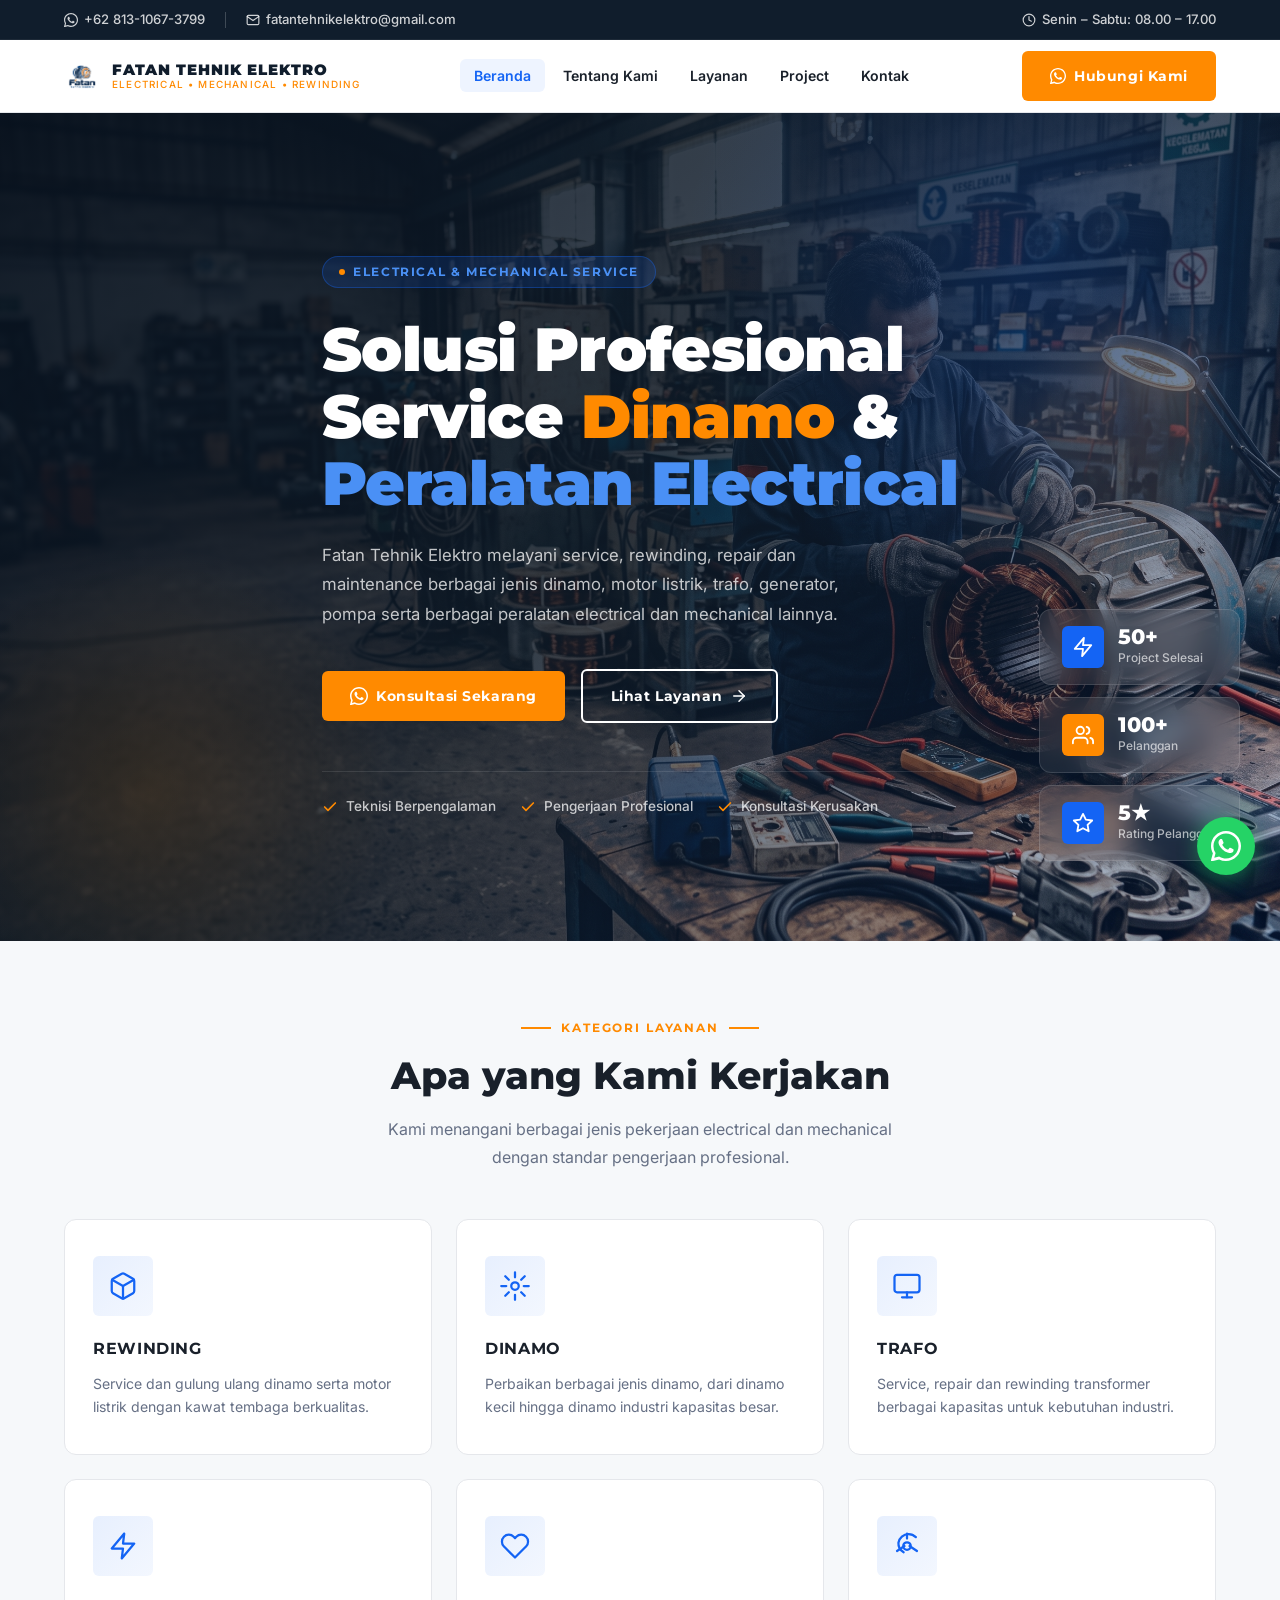
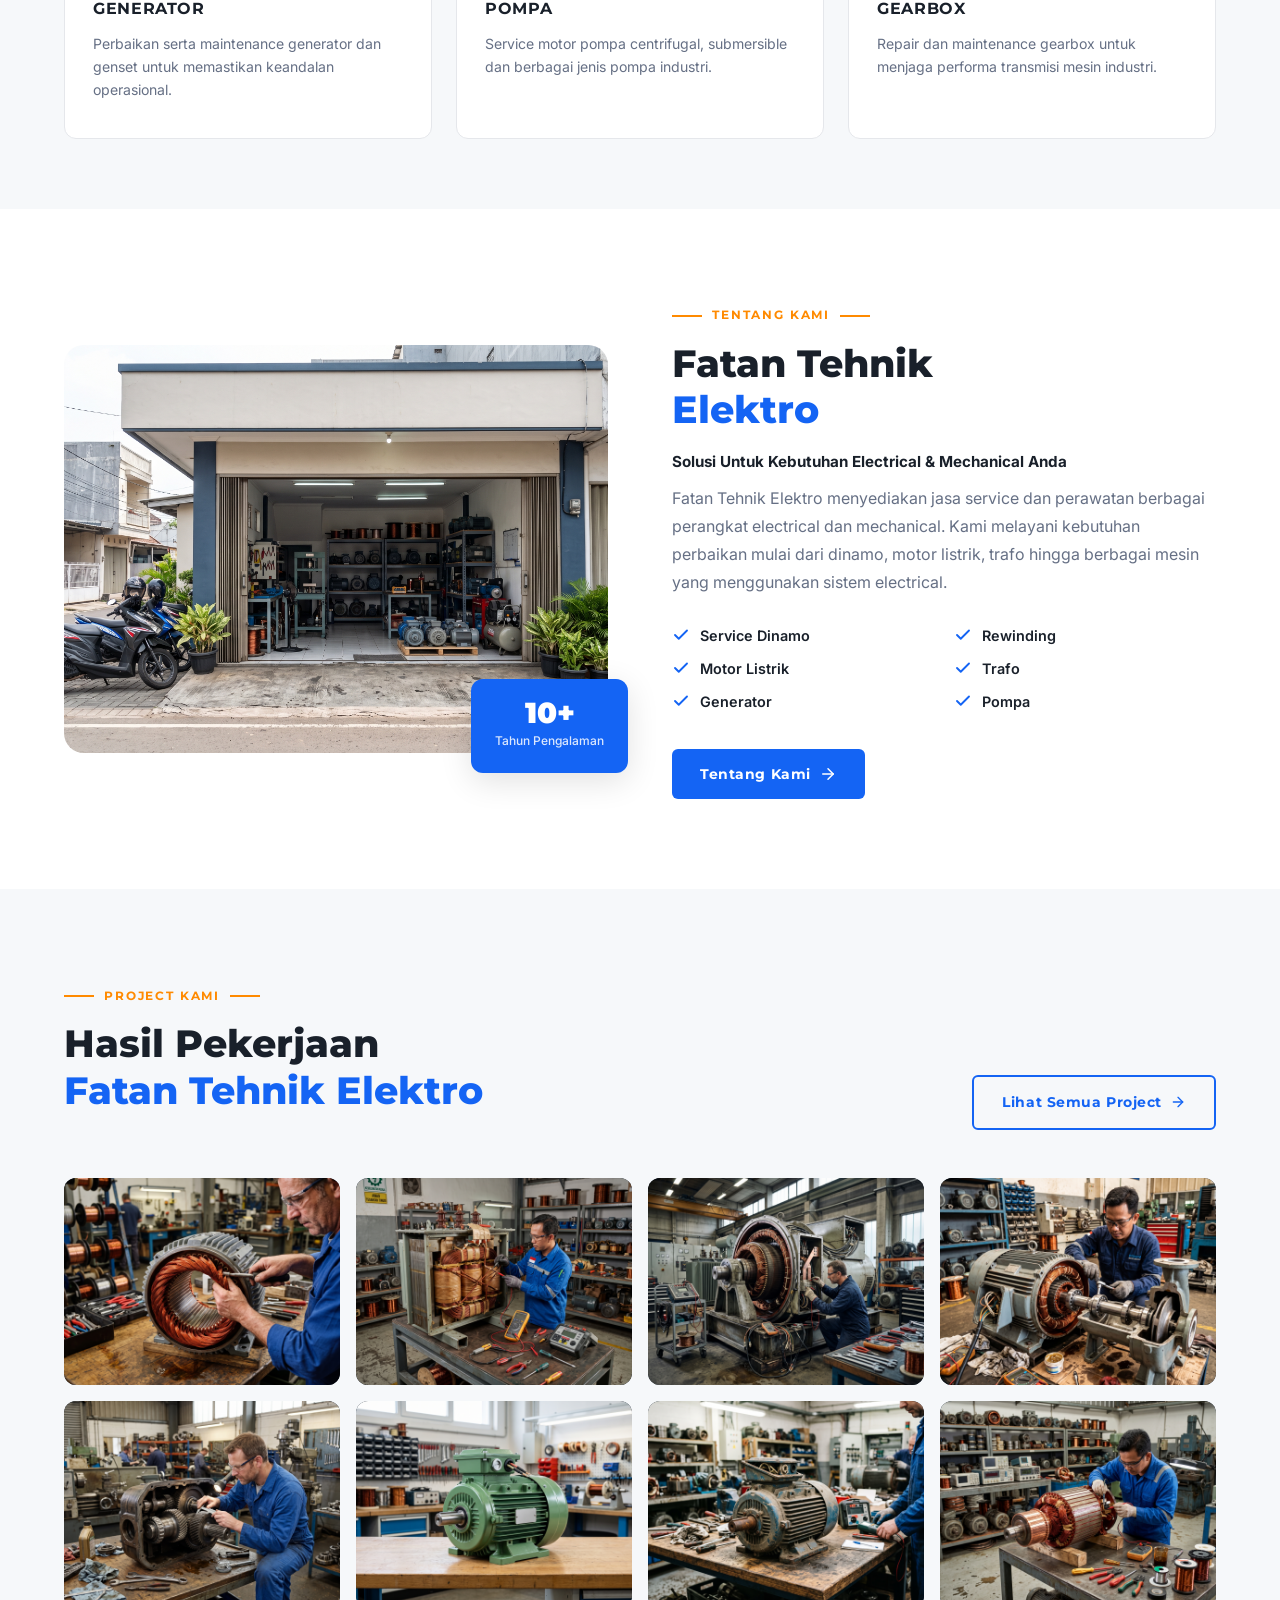
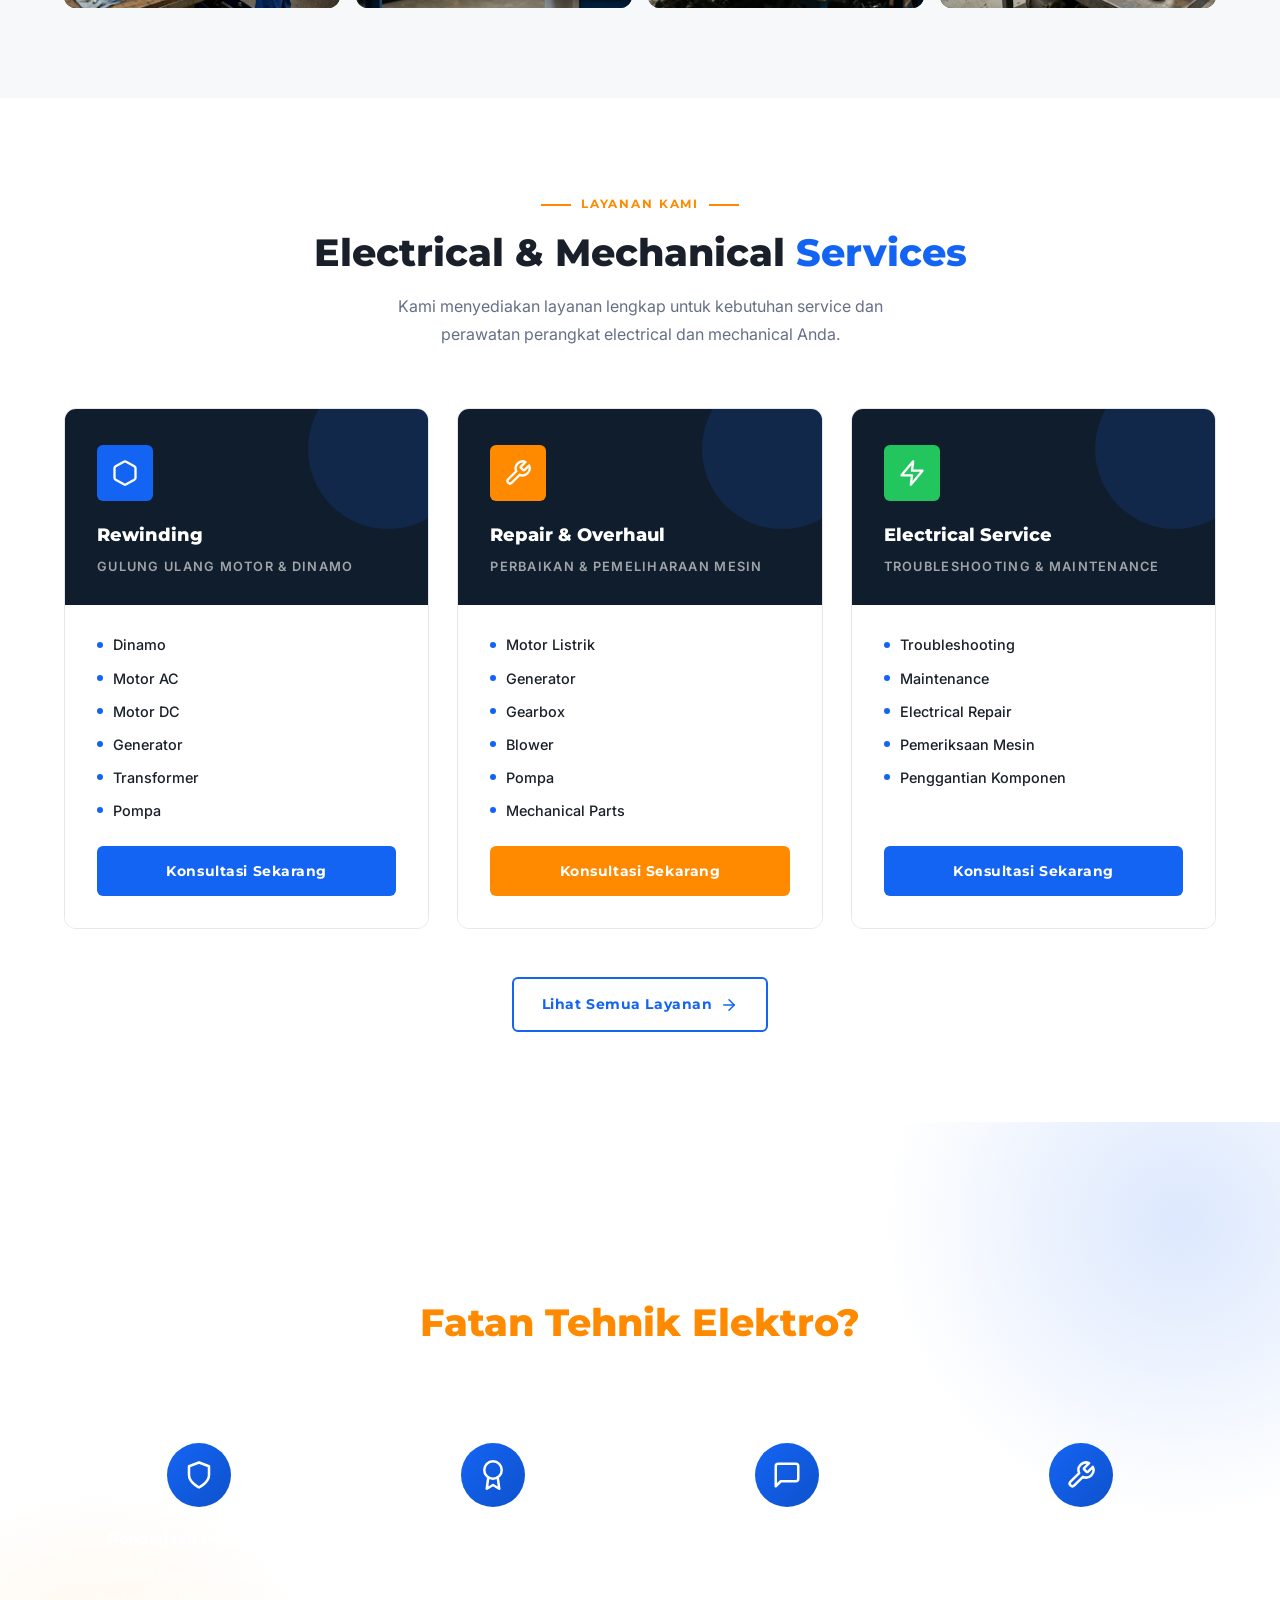
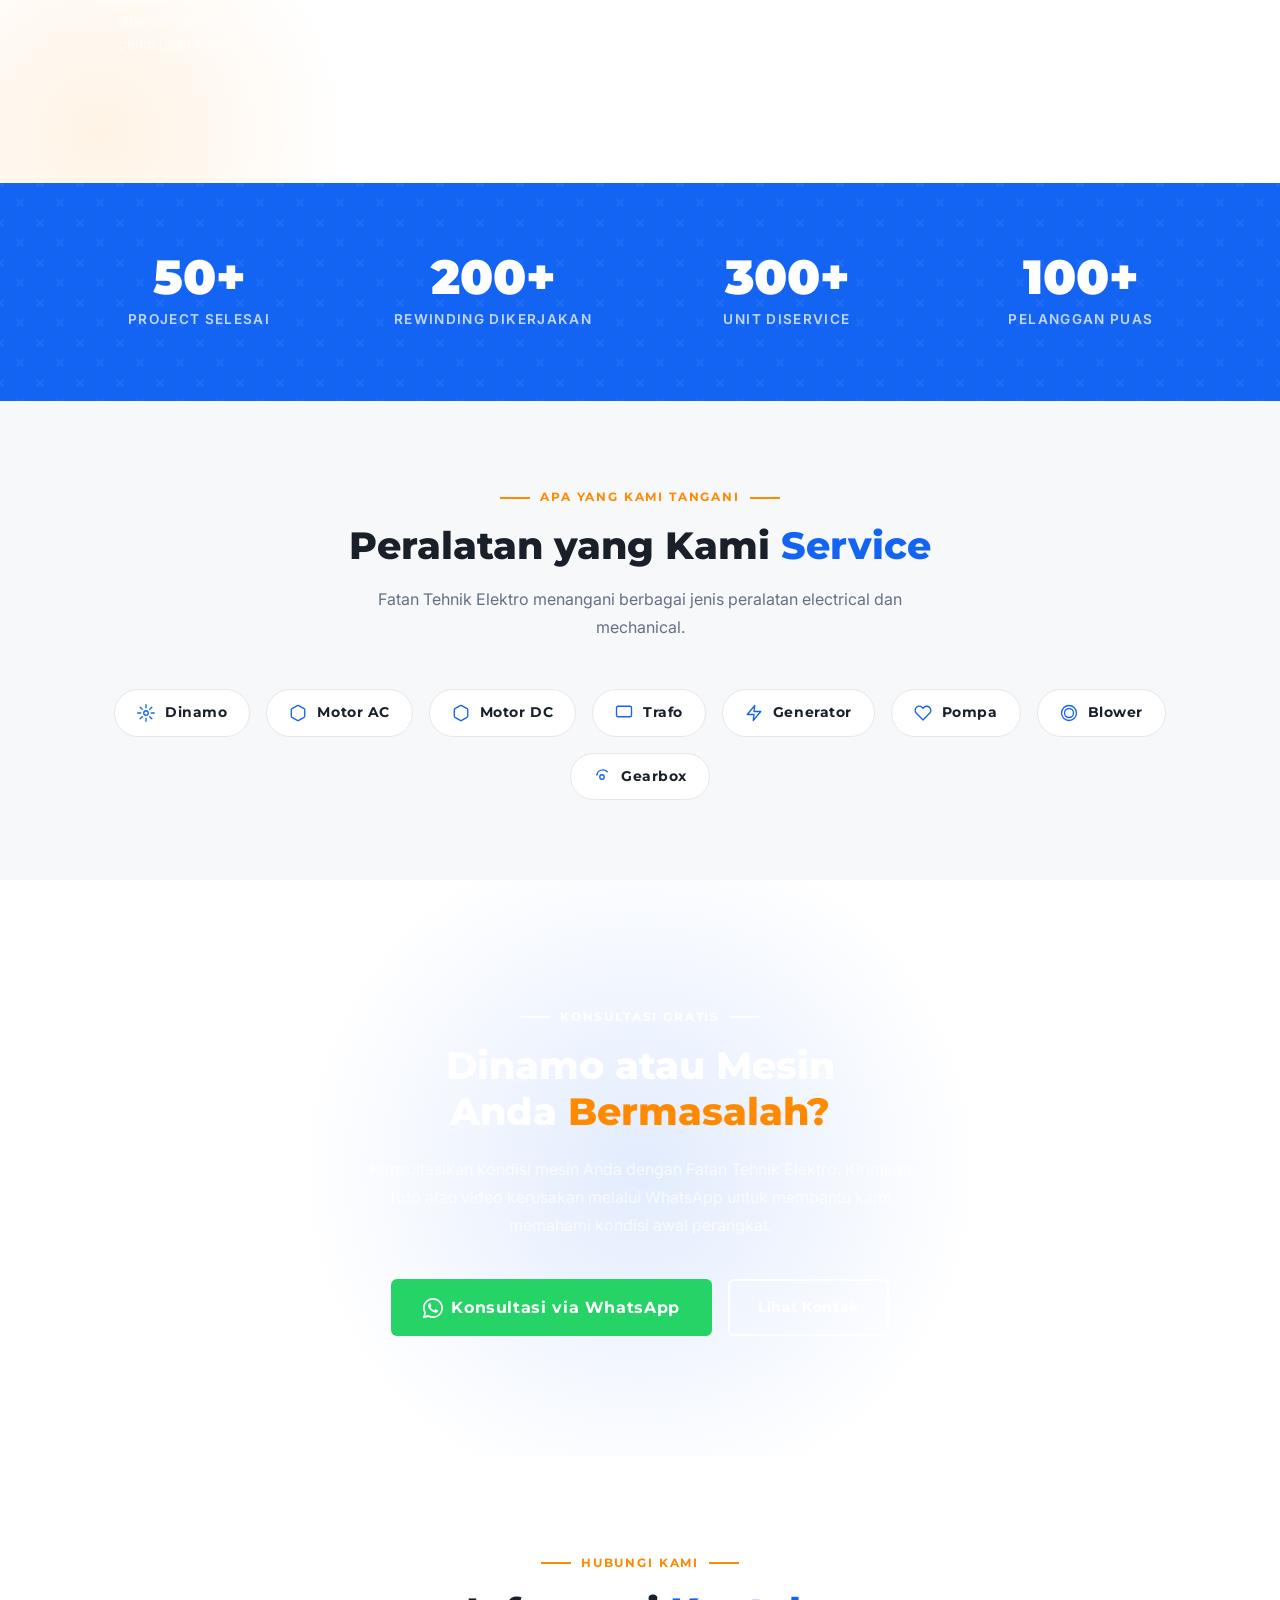
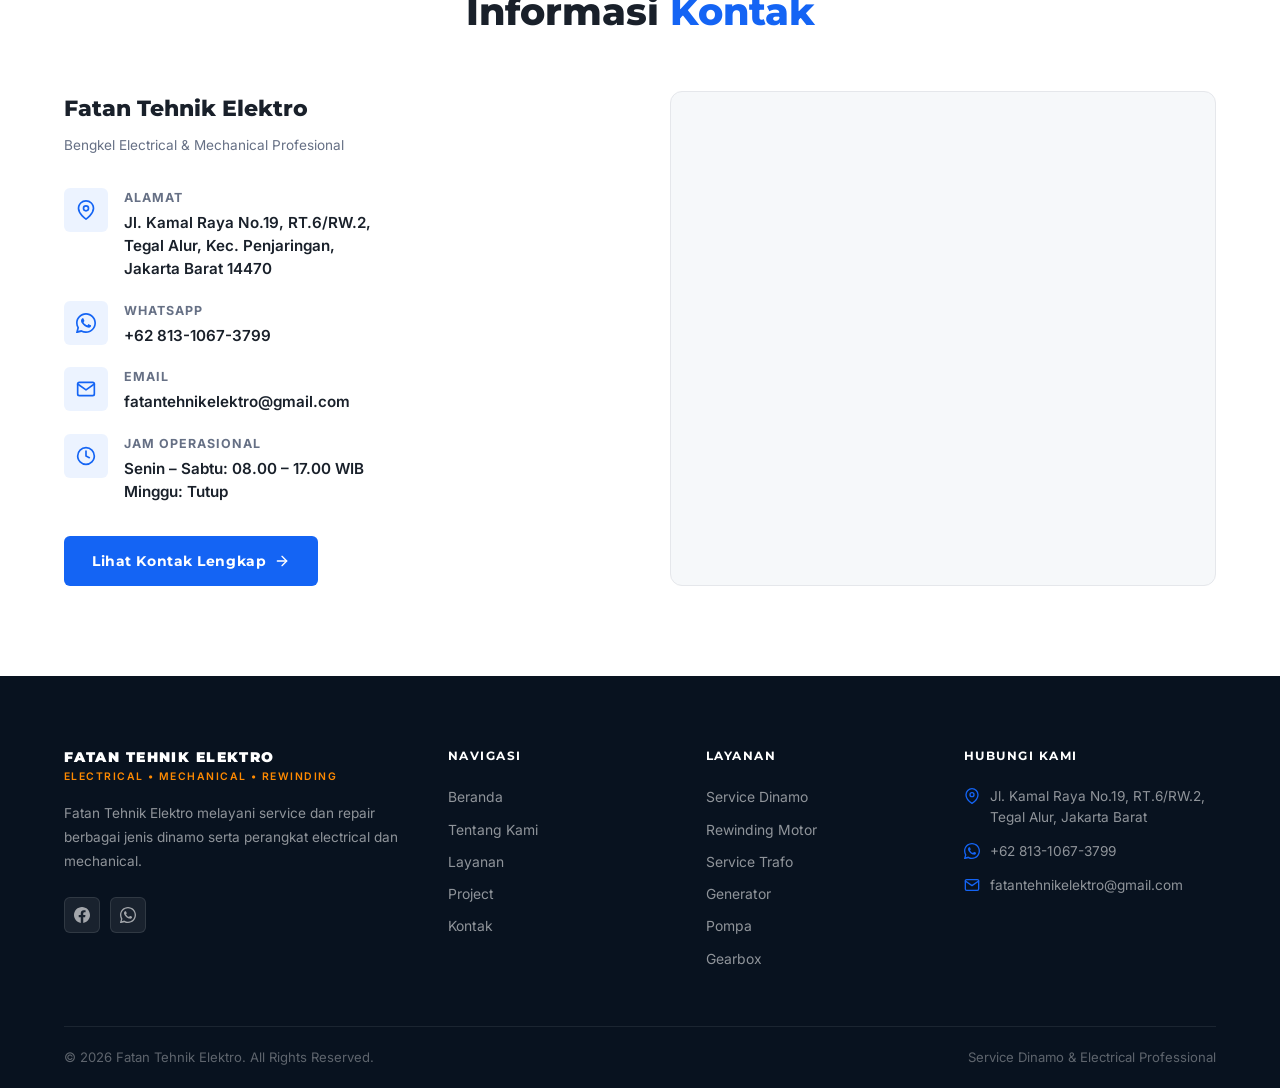
==== commit 97936649: "feat: perbarui embed dan tautan Google Maps ke titik Fatan Tehnik Elektro" ====
--- a/index.html
+++ b/index.html
@@ -947,8 +947,8 @@
               </div>
               <div>
                 <div class="contact-item-label">Alamat</div>
-                <div class="contact-item-value">Jl. Kamal Raya No.19, RT.6/RW.2,<br />Tegal Alur, Kec.
-                  Penjaringan,<br />Jakarta Barat 14470</div>
+                <div class="contact-item-value"><a href="https://maps.app.goo.gl/xUPP6LKZVyPegXkt9" target="_blank" rel="noopener">Jl. Kamal Raya No.19, RT.6/RW.2,<br />Tegal Alur, Kec.
+                  Penjaringan,<br />Jakarta Barat 14470</a></div>
               </div>
             </div>
             <div class="contact-item">
@@ -1005,7 +1005,7 @@
         <!-- Right: Map -->
         <div class="map-wrap reveal-right">
           <iframe
-            src="https://maps.google.com/maps?q=Jl.%20Kamal%20Raya%20No.19,%20RT.6%2FRW.2,%20Tegal%20Alur,%20Kecamatan%20Penjaringan,%20Kota%20Jakarta%20Barat,%20Daerah%20Khusus%20Ibukota%20Jakarta%2014470&t=&z=15&ie=UTF8&iwloc=&output=embed"
+            src="https://www.google.com/maps/embed?pb=!1m18!1m12!1m3!1d3967.0435166418707!2d106.7151853757497!3d-6.116540660002166!2m3!1f0!2f0!3f0!3m2!1i1024!2i768!4f13.1!3m3!1m2!1s0x2e6a02ca28564803%3A0x22f9581959b6a98a!2sFatan%20Tehnik%20Elektro!5e0!3m2!1sid!2sid!4v1714000000000!5m2!1sid!2sid"
             width="100%" height="100%" style="border:0; position:absolute; top:0; left:0;" allowfullscreen=""
             loading="lazy" referrerpolicy="no-referrer-when-downgrade"></iframe>
         </div>
